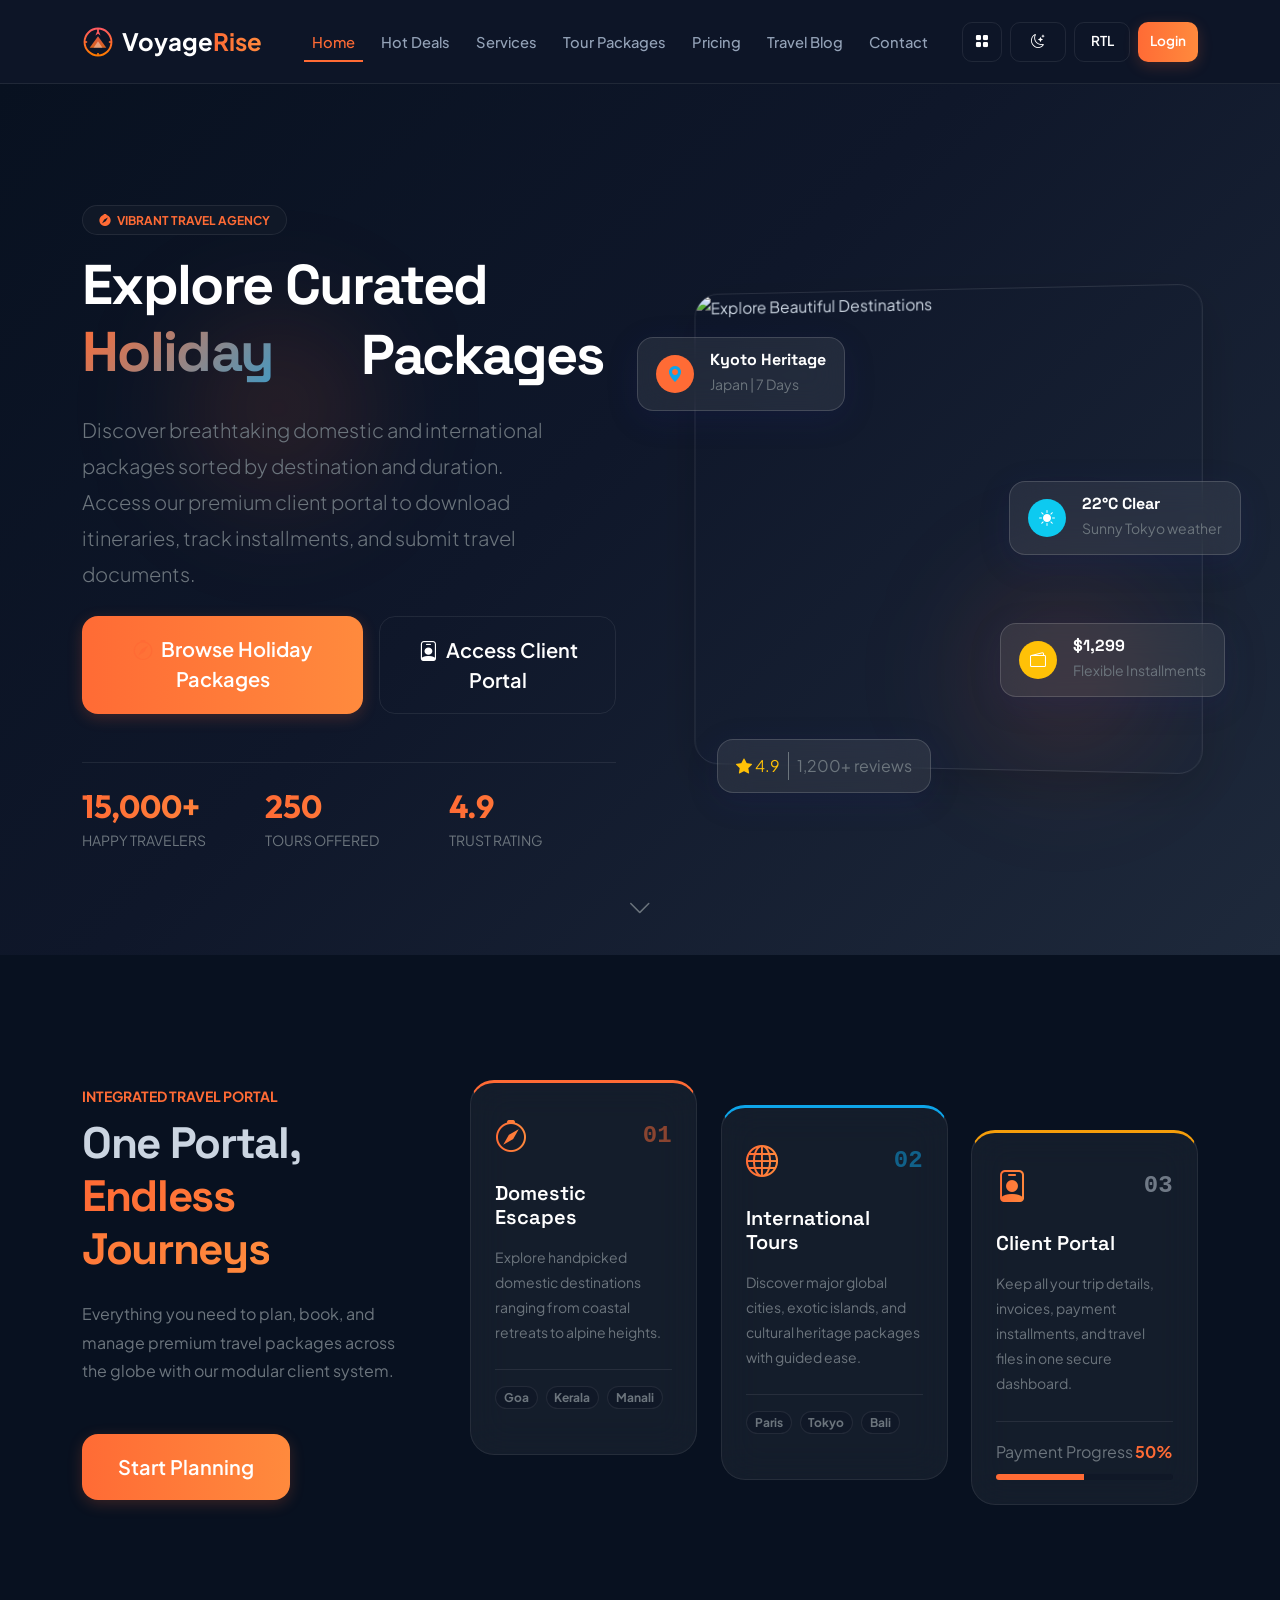
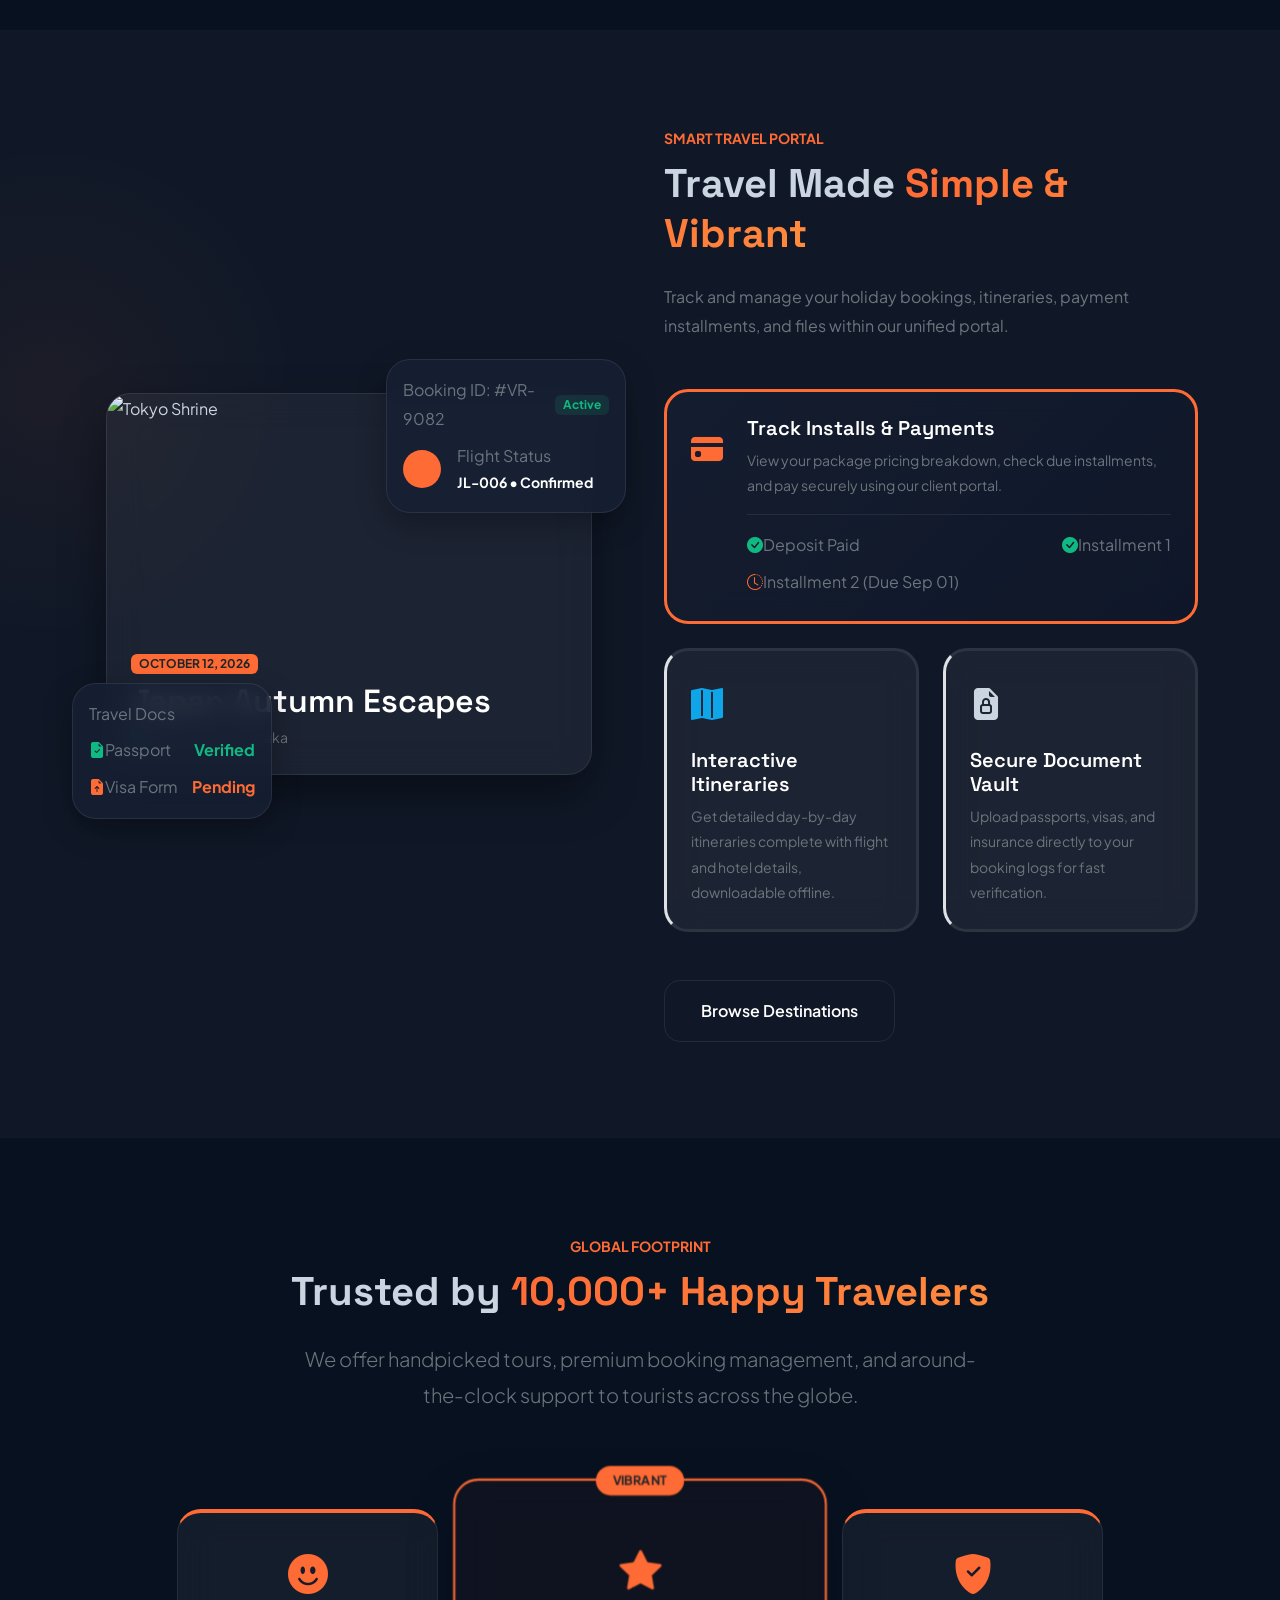
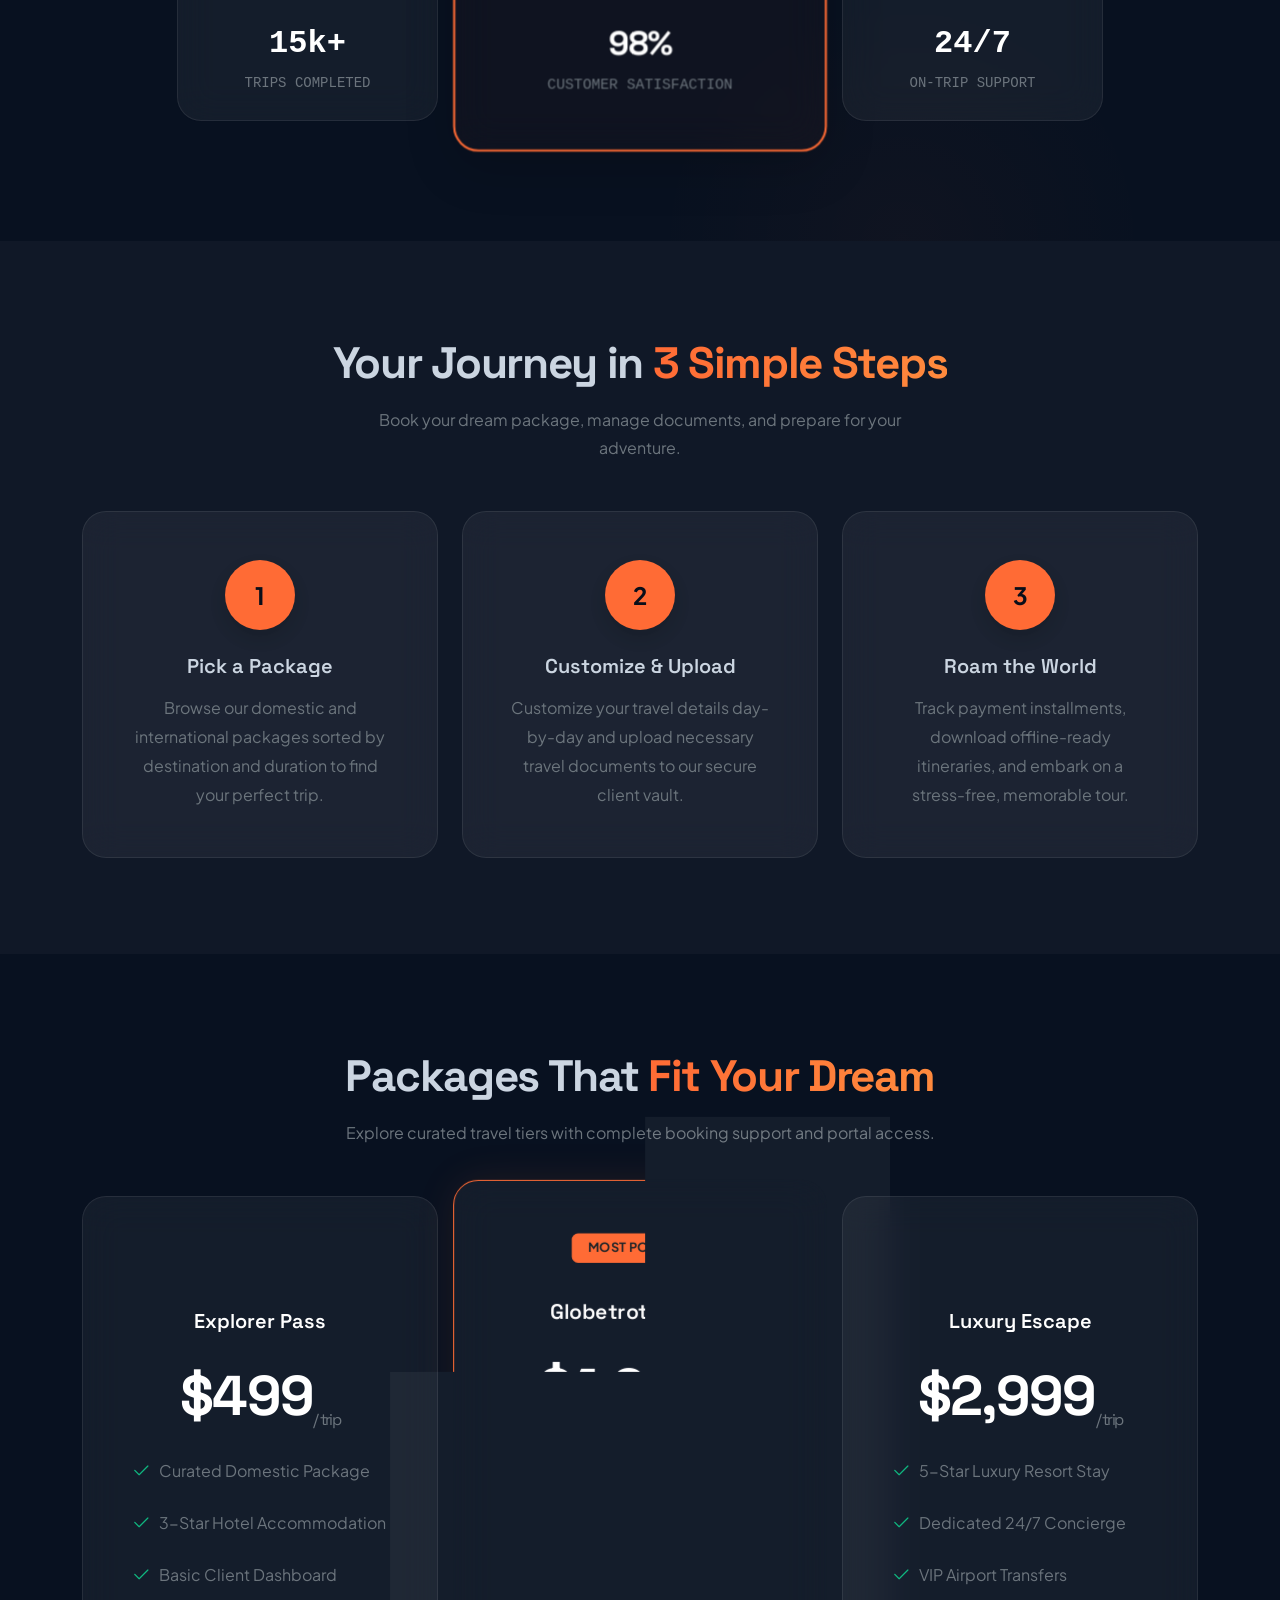
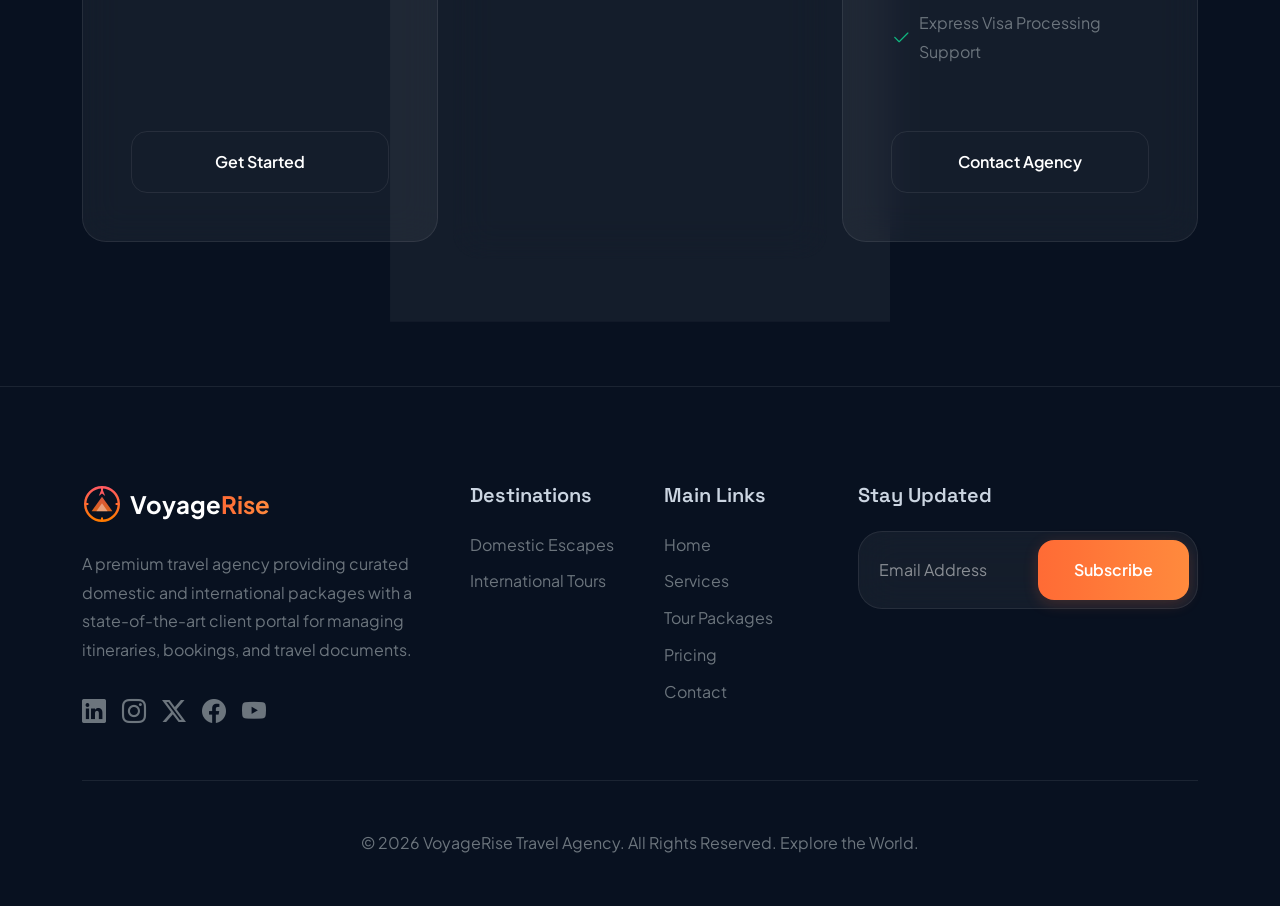
==== index.html @ e0e03a3e "Refactor: VoyageRise premium UI visual overhaul, light mode contrast corrections, and layout fixes" ====
<!DOCTYPE html>
<html lang="en">

<head>
    <meta charset="UTF-8">
    <meta name="viewport" content="width=device-width, initial-scale=1.0">
    <title>VoyageRise Travel Agency & Holiday Packages | Explore the World</title>
    <link rel="icon" type="image/png" href="assets/images/logo.svg">
    <meta name="description"
        content="Curated domestic and international holiday packages by destination and duration. Manage itineraries, bookings, payments, and document submissions in our client portal.">

    <!-- Bootstrap 5 CDN -->
    <link href="https://cdn.jsdelivr.net/npm/bootstrap@5.3.0/dist/css/bootstrap.min.css" rel="stylesheet">
    <link rel="stylesheet" href="https://cdn.jsdelivr.net/npm/bootstrap-icons@1.10.5/font/bootstrap-icons.css">

    <!-- Custom CSS -->
    <link rel="stylesheet" href="assets/css/style.css">
    <link rel="stylesheet" href="assets/css/dark-mode.css">
    <link rel="stylesheet" href="assets/css/rtl.css">
    
    <style>
        /* Home Page Hero Custom Styles */
        .home-hero {
            position: relative;
            padding: 120px 0 100px;
            background: radial-gradient(circle at 10% 20%, rgba(255, 107, 53, 0.05) 0%, transparent 40%),
                        radial-gradient(circle at 90% 80%, rgba(255, 138, 61, 0.05) 0%, transparent 40%);
            overflow: hidden;
        }
        .home-hero-glow {
            position: absolute;
            width: 300px;
            height: 300px;
            background: radial-gradient(circle, rgba(255, 107, 53, 0.12) 0%, transparent 70%);
            filter: blur(50px);
            pointer-events: none;
            z-index: 0;
        }
        .home-hero-title {
            font-size: 3.5rem;
            font-weight: 800;
            line-height: 1.2;
        }
        .animated-text-container {
            height: 1.25em;
            overflow: hidden;
            display: inline-block;
            vertical-align: bottom;
        }
        .animated-text-list {
            animation: textSlide 8s cubic-bezier(0.76, 0, 0.24, 1) infinite;
            margin: 0;
            padding: 0;
            list-style: none;
        }
        .animated-text-list li {
            font-weight: 800;
            background: linear-gradient(135deg, var(--primary-accent), var(--secondary-accent));
            -webkit-background-clip: text;
            -webkit-text-fill-color: transparent;
        }
        @keyframes textSlide {
            0%, 20% { transform: translateY(0); }
            25%, 45% { transform: translateY(-1.3em); }
            50%, 70% { transform: translateY(-2.6em); }
            75%, 95% { transform: translateY(-3.9em); }
            100% { transform: translateY(0); }
        }
        /* Clouds and Plane */
        .clouds-bg {
            position: absolute;
            top: 10%;
            left: 0;
            width: 100%;
            height: 80%;
            pointer-events: none;
            z-index: 0;
            opacity: 0.15;
        }
        .cloud-item {
            position: absolute;
            animation: cloudMove 40s linear infinite;
        }
        .cloud-1 { top: 10%; left: -10%; transform: scale(0.8); }
        .cloud-2 { top: 50%; left: -20%; animation-duration: 60s; transform: scale(1.2); }
        .cloud-3 { top: 80%; left: -15%; animation-duration: 50s; transform: scale(0.9); }
        @keyframes cloudMove {
            0% { left: -20%; }
            100% { left: 120%; }
        }
        .flying-plane {
            position: absolute;
            top: 25%;
            left: -50px;
            font-size: 1.5rem;
            color: var(--primary-accent);
            transform: rotate(15deg);
            animation: planeFly 25s linear infinite;
            pointer-events: none;
            z-index: 2;
            opacity: 0.8;
        }
        @keyframes planeFly {
            0% { left: -50px; top: 25%; }
            50% { top: 15%; }
            100% { left: calc(100% + 50px); top: 30%; }
        }
        /* Image & Parallax Cards */
        .hero-img-container {
            position: relative;
            z-index: 1;
        }
        .main-scenic-img {
            height: 480px;
            width: 100%;
            object-fit: cover;
            border-radius: 24px;
            box-shadow: 0 20px 40px rgba(0,0,0,0.15);
            border: 1px solid rgba(255,255,255,0.1);
            transform: perspective(1000px) rotateY(-5deg);
            transition: transform 0.5s ease;
        }
        .main-scenic-img:hover {
            transform: perspective(1000px) rotateY(0deg);
        }
        .parallax-card {
            position: absolute;
            z-index: 3;
            transition: transform 0.2s cubic-bezier(0.25, 0.46, 0.45, 0.94);
            pointer-events: auto;
        }
        /* Glassmorphism details */
        .glass-card-premium {
            background: rgba(255, 255, 255, 0.08);
            backdrop-filter: blur(16px);
            -webkit-backdrop-filter: blur(16px);
            border: 1px solid rgba(255, 255, 255, 0.15);
            border-radius: 16px;
            padding: 12px 18px;
            box-shadow: 0 8px 32px 0 rgba(31, 38, 135, 0.15);
            color: #fff;
        }
        body.light-theme .glass-card-premium {
            background: rgba(255, 255, 255, 0.6);
            border: 1px solid rgba(255, 255, 255, 0.4);
            box-shadow: 0 8px 32px 0 rgba(0, 0, 0, 0.08);
            color: #1a202c;
        }
        /* Positioning Parallax Cards */
        .dest-card { top: 10%; left: -5%; }
        .price-card { bottom: 15%; right: -5%; }
        .weather-card { top: 40%; right: -8%; }
        .rating-card { bottom: -5%; left: 10%; }

        /* Magnetic Button helper */
        .magnetic-btn {
            transition: transform 0.2s ease-out;
        }
        /* Scroll Indicator */
        .scroll-indicator {
            position: absolute;
            bottom: 25px;
            left: 50%;
            transform: translateX(-50%);
            z-index: 10;
            animation: bounceIndicator 2s infinite;
        }
        @keyframes bounceIndicator {
            0%, 20%, 50%, 80%, 100% { transform: translate(-50%, 0); }
            40% { transform: translate(-50%, -10px); }
            60% { transform: translate(-50%, -5px); }
        }

        /* Entrance Animations */
        .entrance-fade-up {
            opacity: 0;
            transform: translateY(30px);
            animation: fadeUpReveal 0.8s cubic-bezier(0.16, 1, 0.3, 1) forwards;
        }
        .entrance-fade-up:nth-child(1) { animation-delay: 0.1s; }
        .entrance-fade-up:nth-child(2) { animation-delay: 0.2s; }
        .entrance-fade-up:nth-child(3) { animation-delay: 0.3s; }
        .entrance-fade-up:nth-child(4) { animation-delay: 0.4s; }
        .entrance-fade-up:nth-child(5) { animation-delay: 0.5s; }

        @keyframes fadeUpReveal {
            to {
                opacity: 1;
                transform: translateY(0);
            }
        }
    </style>
</head>

<body>

    <!-- Navbar -->
    <nav class="navbar navbar-expand-xl navbar-custom sticky-top">
        <div class="container">
            <a class="navbar-brand d-flex align-items-center" href="index.html">
                <img src="assets/images/logo.svg" alt="VoyageRise Logo" class="me-2" style="height: 32px; width: 32px;">
                <span class="fw-bold text-white fs-4">Voyage<span class="text-gradient">Rise</span></span>
            </a>
            <button class="navbar-toggler border-0" type="button" data-bs-toggle="collapse" data-bs-target="#navbarNav">
                <i class="bi bi-list text-white fs-2"></i>
            </button>

            <div class="collapse navbar-collapse" id="navbarNav">
                <ul class="navbar-nav mx-auto">
                    <li class="nav-item"><a class="nav-link active" href="index.html">Home</a></li>
                    <li class="nav-item"><a class="nav-link" href="home2.html">Hot Deals</a></li>
                    <li class="nav-item"><a class="nav-link" href="services.html">Services</a></li>
                    <li class="nav-item"><a class="nav-link" href="portfolio.html">Tour Packages</a></li>
                    <li class="nav-item"><a class="nav-link" href="pricing.html">Pricing</a></li>
                    <li class="nav-item"><a class="nav-link" href="blog.html">Travel Blog</a></li>
                    <li class="nav-item"><a class="nav-link" href="contact.html">Contact</a></li>
                </ul>
                <div class="d-flex align-items-center gap-3">
                    <a href="dashboard.html" class="btn btn-outline-custom btn-sm d-flex align-items-center"
                        title="Client Portal Dashboard">
                        <i class="bi bi-grid-fill"></i>
                    </a>
                    <div class="d-flex gap-2">
                        <button class="btn btn-outline-custom btn-sm d-flex align-items-center justify-content-center nav-toggle-btn" id="theme-toggle" title="Toggle Theme">
                            <i class="bi bi-moon-stars"></i>
                        </button>
                        <button class="btn btn-outline-custom btn-sm d-flex align-items-center justify-content-center nav-toggle-btn" id="rtl-toggle" title="RTL">
                            RTL
                        </button>
                    </div>
                    <a href="login.html" class="btn btn-primary-custom btn-sm d-flex align-items-center" title="Login">
                        Login
                    </a>
                </div>
            </div>
        </div>
    </nav>

    <!-- Hero Section -->
    <header class="home-hero text-center text-lg-start position-relative">
        <div class="home-hero-glow" style="top: 20%; left: 10%;"></div>
        <div class="home-hero-glow" style="bottom: 15%; right: 5%;"></div>
        
        <!-- Cloud Background Elements -->
        <div class="clouds-bg">
            <div class="cloud-item cloud-1"><i class="bi bi-cloudy-fill fs-1 text-white opacity-25"></i></div>
            <div class="cloud-item cloud-2"><i class="bi bi-cloud-fill fs-2 text-white opacity-25"></i></div>
            <div class="cloud-item cloud-3"><i class="bi bi-cloudy fs-3 text-white opacity-25"></i></div>
        </div>
        
        <!-- Animated Airplane -->
        <div class="flying-plane"><i class="bi bi-airplane-fill fs-3"></i></div>
        
        <div class="container">
            <div class="row align-items-center g-5">
                <!-- Left Details -->
                <div class="col-lg-6 mb-5 mb-lg-0 text-start position-relative animate-container" style="z-index: 2;">
                    <div class="entrance-fade-up">
                        <span class="badge bg-secondary-bg border border-color text-primary-accent mb-3 px-3 py-2 rounded-pill fw-bold text-uppercase tracking-wider"><i class="bi bi-compass-fill me-1"></i> Vibrant Travel Agency</span>
                    </div>
                    
                    <div class="entrance-fade-up">
                        <h1 class="home-hero-title text-white mb-4">
                            Explore Curated <br>
                            <div class="animated-text-container">
                                <ul class="animated-text-list">
                                    <li>Holiday</li>
                                    <li>Adventure</li>
                                    <li>Luxury</li>
                                    <li>Gateway</li>
                                </ul>
                            </div> Packages
                        </h1>
                    </div>
                    
                    <div class="entrance-fade-up">
                        <p class="lead text-secondary mb-4 pe-lg-5">
                            Discover breathtaking domestic and international packages sorted by destination and duration. Access our premium client portal to download itineraries, track installments, and submit travel documents.
                        </p>
                    </div>
                    
                    <div class="d-flex flex-column flex-sm-row gap-3 mb-5 entrance-fade-up">
                        <a href="portfolio.html" class="btn btn-primary-custom btn-lg px-4 magnetic-btn"><i class="bi bi-compass me-2"></i>Browse Holiday Packages</a>
                        <a href="dashboard.html" class="btn btn-outline-custom btn-lg px-4 magnetic-btn"><i class="bi bi-person-badge me-2"></i>Access Client Portal</a>
                    </div>
                    
                    <!-- Stats section with Counter Animation -->
                    <div class="pt-4 border-top border-color entrance-fade-up">
                        <div class="row g-3 text-start">
                            <div class="col-4">
                                <h3 class="fw-extrabold text-gradient mb-0" data-target="15000">0</h3>
                                <small class="text-secondary text-xs text-uppercase tracking-wider">Happy Travelers</small>
                            </div>
                            <div class="col-4">
                                <h3 class="fw-extrabold text-gradient mb-0" data-target="250">0</h3>
                                <small class="text-secondary text-xs text-uppercase tracking-wider">Tours Offered</small>
                            </div>
                            <div class="col-4">
                                <h3 class="fw-extrabold text-gradient mb-0" data-target="49" data-decimals="1">0</h3>
                                <small class="text-secondary text-xs text-uppercase tracking-wider">Trust Rating</small>
                            </div>
                        </div>
                    </div>
                </div>
                
                <!-- Right Gallery with Parallax Hover Cards -->
                <div class="col-lg-6 position-relative hero-img-container">
                    <div class="position-relative ps-lg-4 d-flex justify-content-center align-items-center">
                        <img src="https://images.unsplash.com/photo-1507525428034-b723cf961d3e?auto=format&fit=crop&q=80&w=800"
                            alt="Explore Beautiful Destinations" class="main-scenic-img shadow-lg">
                        
                        <!-- Floating Glass Cards -->
                        <div class="parallax-card dest-card glass-card-premium d-flex align-items-center gap-3">
                            <div class="rounded-circle bg-primary-accent p-2 d-flex align-items-center justify-content-center" style="width: 38px; height: 38px;">
                                <i class="bi bi-geo-alt-fill text-white"></i>
                            </div>
                            <div>
                                <h6 class="mb-0 text-white fw-bold">Kyoto Heritage</h6>
                                <small class="text-secondary text-xs">Japan | 7 Days</small>
                            </div>
                        </div>
                        
                        <div class="parallax-card price-card glass-card-premium d-flex align-items-center gap-3">
                            <div class="rounded-circle bg-warning p-2 d-flex align-items-center justify-content-center" style="width: 38px; height: 38px;">
                                <i class="bi bi-wallet2 text-white"></i>
                            </div>
                            <div>
                                <h6 class="mb-0 text-white fw-bold">$1,299</h6>
                                <small class="text-secondary text-xs">Flexible Installments</small>
                            </div>
                        </div>
                        
                        <div class="parallax-card weather-card glass-card-premium d-flex align-items-center gap-3">
                            <div class="rounded-circle bg-info p-2 d-flex align-items-center justify-content-center" style="width: 38px; height: 38px;">
                                <i class="bi bi-sun-fill text-white"></i>
                            </div>
                            <div>
                                <h6 class="mb-0 text-white fw-bold">22°C Clear</h6>
                                <small class="text-secondary text-xs">Sunny Tokyo weather</small>
                            </div>
                        </div>
                        
                        <div class="parallax-card rating-card glass-card-premium d-flex align-items-center gap-2">
                            <span class="text-warning"><i class="bi bi-star-fill"></i> 4.9</span>
                            <span class="text-secondary text-xs border-start border-secondary ps-2">1,200+ reviews</span>
                        </div>
                    </div>
                </div>
            </div>
        </div>
        
        <!-- Scroll indicator -->
        <div class="scroll-indicator d-none d-lg-block">
            <a href="#core-services" class="text-secondary"><i class="bi bi-chevron-down fs-4"></i></a>
        </div>
    </header>

    <!-- Core Services Section -->
    <section class="py-5 my-5 scroll-reveal-section reveal-services-trigger">
        <div class="container py-4">
            <div class="row align-items-center g-5">
                <div class="col-lg-4 text-center text-lg-start">
                    <span class="text-primary-accent text-uppercase tracking-wider small fw-bold mb-2 d-block">Integrated Travel Portal</span>
                    <h2 class="display-5 mb-4">One Portal, <span class="text-gradient">Endless Journeys</span></h2>
                    <p class="text-secondary mb-5">Everything you need to plan, book, and manage premium travel packages across the globe with our modular client system.</p>
                    <a href="portfolio.html" class="btn btn-primary-custom btn-lg magnetic-btn">Start Planning</a>
                </div>
                <div class="col-lg-8">
                    <div class="row g-4 staggered-services">
                        <div class="col-md-4">
                            <div class="glass-card p-4 h-100 service-card-glow border-top-glow-primary">
                                <div class="d-flex justify-content-between align-items-center mb-3">
                                    <i class="bi bi-compass fs-2 text-gradient"></i>
                                    <div class="fs-4 fw-bold font-monospace text-primary-accent opacity-50">01</div>
                                </div>
                                <h4 class="h5 mb-3 text-white">Domestic Escapes</h4>
                                <p class="text-secondary text-sm mb-4">Explore handpicked domestic destinations ranging from coastal retreats to alpine heights.</p>
                                <div class="d-flex flex-wrap gap-2 mt-auto pt-3 border-top border-color">
                                    <span class="badge rounded-pill bg-secondary-bg text-secondary text-xs px-2.5 py-1.5 border border-color">Goa</span>
                                    <span class="badge rounded-pill bg-secondary-bg text-secondary text-xs px-2.5 py-1.5 border border-color">Kerala</span>
                                    <span class="badge rounded-pill bg-secondary-bg text-secondary text-xs px-2.5 py-1.5 border border-color">Manali</span>
                                </div>
                            </div>
                        </div>
                        <div class="col-md-4">
                            <div class="glass-card p-4 h-100 service-card-glow border-top-glow-secondary">
                                <div class="d-flex justify-content-between align-items-center mb-3">
                                    <i class="bi bi-globe fs-2 text-gradient"></i>
                                    <div class="fs-4 fw-bold font-monospace text-secondary-accent opacity-50">02</div>
                                </div>
                                <h4 class="h5 mb-3 text-white">International Tours</h4>
                                <p class="text-secondary text-sm mb-4">Discover major global cities, exotic islands, and cultural heritage packages with guided ease.</p>
                                <div class="d-flex flex-wrap gap-2 mt-auto pt-3 border-top border-color">
                                    <span class="badge rounded-pill bg-secondary-bg text-secondary text-xs px-2.5 py-1.5 border border-color">Paris</span>
                                    <span class="badge rounded-pill bg-secondary-bg text-secondary text-xs px-2.5 py-1.5 border border-color">Tokyo</span>
                                    <span class="badge rounded-pill bg-secondary-bg text-secondary text-xs px-2.5 py-1.5 border border-color">Bali</span>
                                </div>
                            </div>
                        </div>
                        <div class="col-md-4">
                            <div class="glass-card p-4 h-100 service-card-glow border-top-glow-luxury">
                                <div class="d-flex justify-content-between align-items-center mb-3">
                                    <i class="bi bi-person-badge fs-2 text-gradient"></i>
                                    <div class="fs-4 fw-bold font-monospace text-luxury opacity-50">03</div>
                                </div>
                                <h4 class="h5 mb-3 text-white">Client Portal</h4>
                                <p class="text-secondary text-sm mb-4">Keep all your trip details, invoices, payment installments, and travel files in one secure dashboard.</p>
                                <div class="mt-auto pt-3 border-top border-color">
                                    <div class="d-flex justify-content-between text-xs text-secondary mb-2">
                                        <span>Payment Progress</span>
                                        <span class="text-primary-accent fw-bold">50%</span>
                                    </div>
                                    <div class="progress bg-secondary-bg" style="height: 6px; border-radius: 10px; overflow: hidden;">
                                        <div class="progress-bar bg-primary-accent" style="width: 50%;"></div>
                                    </div>
                                </div>
                            </div>
                        </div>
                    </div>
                </div>
            </div>
        </div>
    </section>
    <!-- Portfolio/Showcase Section (Smart Travel Portal) -->
    <section class="py-5 bg-secondary-bg position-relative overflow-hidden scroll-reveal-section reveal-portfolio-trigger">
        <!-- Subtle background glow -->
        <div class="position-absolute" style="width: 500px; height: 500px; background: radial-gradient(circle, rgba(255, 107, 53, 0.05) 0%, transparent 70%); top: 10%; left: -200px; pointer-events: none;"></div>
        
        <div class="container py-5">
            <div class="row align-items-center g-5">
                <!-- Left: Interactive Glassmorphic Portal UI Mockup -->
                <div class="col-lg-6">
                    <div class="position-relative p-4 portal-mockup-wrapper">
                        <!-- Background glow decoration -->
                        <div class="position-absolute rounded-circle bg-secondary-accent opacity-10" style="width: 320px; height: 320px; bottom: 0; right: 0; filter: blur(40px); z-index: 0;"></div>
                        
                        <!-- Main Card: Japan Destination Card -->
                        <div class="glass-card overflow-hidden position-relative z-index-1 mockup-destination-card" style="box-shadow: 0 20px 45px rgba(0,0,0,0.4);">
                            <div class="mockup-img-wrap" style="height: 380px; position: relative;">
                                <img src="https://images.unsplash.com/photo-1542051841857-5f90071e7989?auto=format&fit=crop&q=80&w=800"
                                    class="w-100 h-100 object-fit-cover" alt="Tokyo Shrine">
                                <div class="position-absolute inset-0 bg-gradient-dark opacity-60"></div>
                                <div class="position-absolute bottom-0 start-0 p-4 w-100 text-start">
                                    <span class="badge bg-primary-accent text-dark mb-2">OCTOBER 12, 2026</span>
                                    <h3 class="h4 text-white mb-1">Japan Autumn Escapes</h3>
                                    <p class="text-secondary text-sm mb-0"><i class="bi bi-geo-alt-fill text-primary-accent me-1.5"></i>Tokyo, Kyoto & Osaka</p>
                                </div>
                            </div>
                        </div>
                        
                        <!-- Floating Glass Widget 1: Booking Status -->
                        <div class="glass-card p-3 position-absolute z-index-2 floating-widget-1" 
                            style="width: 240px; top: -10px; right: -10px; background: rgba(23, 32, 51, 0.85); backdrop-filter: blur(12px); box-shadow: 0 10px 30px rgba(0,0,0,0.3); border: 1px solid rgba(255,255,255,0.08);">
                            <div class="d-flex justify-content-between align-items-center mb-2">
                                <span class="text-xs text-secondary">Booking ID: #VR-9082</span>
                                <span class="badge bg-success-soft text-success text-xs px-2 py-0.5" style="background: rgba(16,185,129,0.12);">Active</span>
                            </div>
                            <div class="d-flex align-items-center gap-3">
                                <div class="widget-icon bg-primary-accent text-dark rounded-circle d-flex align-items-center justify-content-center" style="width: 38px; height: 38px;">
                                    <i class="bi bi-airplane-fill"></i>
                                </div>
                                <div class="text-start">
                                    <div class="text-xs text-secondary">Flight Status</div>
                                    <div class="text-sm fw-bold text-white">JL-006 • Confirmed</div>
                                </div>
                            </div>
                        </div>
                        
                        <!-- Floating Glass Widget 2: Document Vault Check -->
                        <div class="glass-card p-3 position-absolute z-index-3 floating-widget-2" 
                            style="width: 200px; bottom: -20px; left: -10px; background: rgba(23, 32, 51, 0.85); backdrop-filter: blur(12px); box-shadow: 0 10px 30px rgba(0,0,0,0.3); border: 1px solid rgba(255,255,255,0.08);">
                            <div class="text-start mb-2">
                                <span class="text-xs text-secondary">Travel Docs</span>
                            </div>
                            <div class="d-flex flex-column gap-2 text-start">
                                <div class="d-flex align-items-center justify-content-between text-xs">
                                    <span class="text-secondary"><i class="bi bi-file-earmark-check-fill text-success me-1.5"></i>Passport</span>
                                    <span class="text-success fw-bold">Verified</span>
                                </div>
                                <div class="d-flex align-items-center justify-content-between text-xs">
                                    <span class="text-secondary"><i class="bi bi-file-earmark-arrow-up-fill text-primary-accent me-1.5"></i>Visa Form</span>
                                    <span class="text-primary-accent fw-bold">Pending</span>
                                </div>
                            </div>
                        </div>
                    </div>
                </div>
 
                <!-- Right: Content and Asymmetrical Grid Blocks -->
                <div class="col-lg-6">
                    <div class="text-center text-lg-start">
                        <span class="text-primary-accent text-uppercase tracking-wider small fw-bold mb-2 d-block">Smart Travel Portal</span>
                        <h2 class="section-title mb-4">Travel Made <span class="text-gradient">Simple & Vibrant</span></h2>
                        <p class="text-secondary mb-5">Track and manage your holiday bookings, itineraries, payment installments, and files within our unified portal.</p>
                    </div>
                    
                    <div class="row g-4 mb-5 text-start">
                        <!-- Card 1: Wide Card (Payments) -->
                        <div class="col-12">
                            <div class="glass-card p-4 hover-effect border-start border-3 border-primary-accent bg-card-glow">
                                <div class="d-flex align-items-start gap-4">
                                    <div class="fs-2 text-primary-accent mt-1"><i class="bi bi-credit-card-fill"></i></div>
                                    <div class="flex-grow-1">
                                        <h4 class="h5 text-white mb-2">Track Installs & Payments</h4>
                                        <p class="text-secondary text-sm mb-0">View your package pricing breakdown, check due installments, and pay securely using our client portal.</p>
                                        <div class="d-flex flex-wrap justify-content-between align-items-center mt-3 pt-3 border-top border-color text-xs text-secondary gap-2">
                                            <div class="d-flex align-items-center gap-1.5"><i class="bi bi-check-circle-fill text-success"></i> Deposit Paid</div>
                                            <div class="d-flex align-items-center gap-1.5"><i class="bi bi-check-circle-fill text-success"></i> Installment 1</div>
                                            <div class="d-flex align-items-center gap-1.5"><i class="bi bi-clock-history text-primary-accent"></i> Installment 2 (Due Sep 01)</div>
                                        </div>
                                    </div>
                                </div>
                            </div>
                        </div>
                        
                        <!-- Card 2: Half Width (Itinerary) -->
                        <div class="col-md-6">
                            <div class="glass-card p-4 hover-effect border-start border-3 border-secondary-accent h-100">
                                <div class="d-flex flex-column gap-3">
                                    <div class="fs-2 text-secondary-accent"><i class="bi bi-map-fill"></i></div>
                                    <div>
                                        <h4 class="h5 text-white mb-2">Interactive Itineraries</h4>
                                        <p class="text-secondary text-sm mb-0">Get detailed day-by-day itineraries complete with flight and hotel details, downloadable offline.</p>
                                    </div>
                                </div>
                            </div>
                        </div>
                        
                        <!-- Card 3: Half Width (Vault) -->
                        <div class="col-md-6">
                            <div class="glass-card p-4 hover-effect border-start border-3 border-luxury h-100">
                                <div class="d-flex flex-column gap-3">
                                    <div class="fs-2 text-luxury"><i class="bi bi-file-earmark-lock-fill"></i></div>
                                    <div>
                                        <h4 class="h5 text-white mb-2">Secure Document Vault</h4>
                                        <p class="text-secondary text-sm mb-0">Upload passports, visas, and insurance directly to your booking logs for fast verification.</p>
                                    </div>
                                </div>
                            </div>
                        </div>
                    </div>
                    
                    <div class="d-flex justify-content-center justify-content-lg-start gap-3">
                        <a href="portfolio.html" class="btn btn-outline-custom">Browse Destinations</a>
                    </div>
                </div>
            </div>
        </div>
    </section>

    <!-- Trusted By / Stats Section -->
    <section class="py-5 position-relative overflow-hidden scroll-reveal-section reveal-stats-trigger">
        <!-- Glow accents -->
        <div class="position-absolute" style="width: 500px; height: 500px; background: radial-gradient(circle, rgba(255, 107, 53, 0.03) 0%, transparent 70%); bottom: -250px; right: 10%; pointer-events: none;"></div>

        <div class="container py-5 text-center">
            <div class="max-w-700 mx-auto mb-5">
                <span class="text-primary-accent text-uppercase tracking-wider small fw-bold mb-2 d-block">Global Footprint</span>
                <h2 class="section-title mb-4">Trusted by <span class="text-gradient">10,000+ Happy Travelers</span></h2>
                <p class="text-secondary lead">We offer handpicked tours, premium booking management, and around-the-clock support to tourists across the globe.</p>
            </div>
            
            <div class="row g-4 justify-content-center align-items-center mt-2">
                <!-- Stat Card 1 -->
                <div class="col-md-4 col-lg-3">
                    <div class="glass-card p-4 text-center hover-effect h-100" style="border-top: 4px solid var(--primary-accent);">
                        <div class="fs-1 text-primary-accent mb-3"><i class="bi bi-emoji-smile-fill"></i></div>
                        <h3 class="display-6 fw-bold text-white mb-2 font-monospace">15k+</h3>
                        <p class="text-secondary small mb-0 font-monospace text-uppercase tracking-wider">Trips Completed</p>
                    </div>
                </div>

                <!-- Stat Card 2 (Highlighted) -->
                <div class="col-md-4 col-lg-4">
                    <div class="glass-card p-5 text-center hover-effect h-100 position-relative shadow-lg" 
                        style="border: 2px solid var(--primary-accent); transform: scale(1.05); background: rgba(255, 107, 53, 0.03);">
                        <div class="position-absolute top-0 start-50 translate-middle badge bg-primary-accent text-dark rounded-pill px-3 py-2 text-xs">VIBRANT</div>
                        <div class="fs-1 text-primary-accent mb-3"><i class="bi bi-star-fill"></i></div>
                        <h3 class="display-5 fw-bold text-white mb-2 font-monospace">98%</h3>
                        <p class="text-secondary small mb-0 font-monospace text-uppercase tracking-wider">Customer Satisfaction</p>
                    </div>
                </div>

                <!-- Stat Card 3 -->
                <div class="col-md-4 col-lg-3">
                    <div class="glass-card p-4 text-center hover-effect h-100" style="border-top: 4px solid var(--primary-accent);">
                        <div class="fs-1 text-primary-accent mb-3"><i class="bi bi-shield-fill-check"></i></div>
                        <h3 class="display-6 fw-bold text-white mb-2 font-monospace">24/7</h3>
                        <p class="text-secondary small mb-0 font-monospace text-uppercase tracking-wider">On-Trip Support</p>
                    </div>
                </div>
            </div>
        </div>
    </section>

    <!-- How It Works Section -->
    <section class="py-5 bg-secondary-bg scroll-reveal-section reveal-steps-trigger">
        <div class="container py-5">
            <div class="text-center mb-5">
                <h2 class="display-5 mb-3">Your Journey in <span class="text-gradient">3 Simple Steps</span></h2>
                <p class="text-secondary max-w-600 mx-auto">Book your dream package, manage documents, and prepare for your adventure.</p>
            </div>
            <div class="row g-4">
                <div class="col-md-4">
                    <div class="glass-card p-5 h-100 text-center">
                        <div class="mb-4 mx-auto d-flex align-items-center justify-content-center fw-bold rounded-circle shadow"
                            style="width: 70px; height: 70px; font-size: 1.5rem; background-color: var(--primary-accent); color: #090E1A;">1</div>
                        <h4 class="h5 mb-3">Pick a Package</h4>
                        <p class="text-secondary mb-0">Browse our domestic and international packages sorted by destination and duration to find your perfect trip.</p>
                    </div>
                </div>
                <div class="col-md-4">
                    <div class="glass-card p-5 h-100 text-center">
                        <div class="mb-4 mx-auto d-flex align-items-center justify-content-center fw-bold rounded-circle shadow"
                            style="width: 70px; height: 70px; font-size: 1.5rem; background-color: var(--primary-accent); color: #090E1A;">2</div>
                        <h4 class="h5 mb-3">Customize & Upload</h4>
                        <p class="text-secondary mb-0">Customize your travel details day-by-day and upload necessary travel documents to our secure client vault.</p>
                    </div>
                </div>
                <div class="col-md-4">
                    <div class="glass-card p-5 h-100 text-center">
                        <div class="mb-4 mx-auto d-flex align-items-center justify-content-center fw-bold rounded-circle shadow"
                            style="width: 70px; height: 70px; font-size: 1.5rem; background-color: var(--primary-accent); color: #090E1A;">3</div>
                        <h4 class="h5 mb-3">Roam the World</h4>
                        <p class="text-secondary mb-0">Track payment installments, download offline-ready itineraries, and embark on a stress-free, memorable tour.</p>
                    </div>
                </div>
            </div>
        </div>
    </section>

    <!-- Pricing Preview Section -->
    <section class="py-5 scroll-reveal-section reveal-pricing-trigger">
        <div class="container py-5">
            <div class="text-center mb-5">
                <h2 class="display-5 mb-3">Packages That <span class="text-gradient">Fit Your Dream</span></h2>
                <p class="text-secondary max-w-600 mx-auto">Explore curated travel tiers with complete booking support and portal access.</p>
            </div>
            <div class="row g-4 justify-content-center">
                <div class="col-lg-4 col-md-6">
                    <div class="glass-card p-5 h-100 d-flex flex-column">
                        <div style="height: 40px;" class="mb-4"></div> <!-- Badge Spacer -->
                        <h4 class="h5 text-white mb-4 text-center">Explorer Pass</h4>
                        <div class="display-4 fw-bold mb-4 text-white text-center" style="min-height: 72px; display: flex; align-items: flex-end; justify-content: center;">$499 <span
                                class="fs-6 text-secondary fw-normal">/ trip</span></div>
                        <ul class="list-unstyled mb-5 text-secondary">
                            <li class="mb-3 d-flex align-items-center gap-2"><i
                                    class="bi bi-check2 text-primary-accent fs-5"></i> Curated Domestic Package</li>
                            <li class="mb-3 d-flex align-items-center gap-2"><i
                                    class="bi bi-check2 text-primary-accent fs-5"></i> 3-Star Hotel Accommodation</li>
                            <li class="mb-3 d-flex align-items-center gap-2"><i
                                    class="bi bi-check2 text-primary-accent fs-5"></i> Basic Client Dashboard</li>
                        </ul>
                        <div class="mt-auto">
                            <a href="register.html" class="btn btn-outline-custom w-100">Get Started</a>
                        </div>
                    </div>
                </div>
                <div class="col-lg-4 col-md-6">
                    <div class="glass-card p-5 h-100 border-primary-accent d-flex flex-column"
                        style="box-shadow: 0 0 40px rgba(255, 107, 53, 0.1);">
                        <div class="text-center mb-4" style="height: 40px;">
                            <div class="badge bg-primary-accent text-dark px-3 py-2">MOST POPULAR</div>
                        </div>
                        <h4 class="h5 text-white mb-4 text-center">Globetrotter Pass</h4>
                        <div class="display-4 fw-bold mb-4 text-white text-center" style="min-height: 72px; display: flex; align-items: flex-end; justify-content: center;">$1,299 <span
                                class="fs-6 text-secondary fw-normal">/ trip</span></div>
                        <ul class="list-unstyled mb-5 text-secondary">
                            <li class="mb-3 d-flex align-items-center gap-2"><i
                                    class="bi bi-check2 text-primary-accent fs-5"></i> Domestic & International Tours</li>
                            <li class="mb-3 d-flex align-items-center gap-2"><i
                                    class="bi bi-check2 text-primary-accent fs-5"></i> 4-Star Hotel Accommodation</li>
                            <li class="mb-3 d-flex align-items-center gap-2"><i
                                    class="bi bi-check2 text-primary-accent fs-5"></i> Full Itinerary Customization</li>
                            <li class="mb-3 d-flex align-items-center gap-2"><i
                                    class="bi bi-check2 text-primary-accent fs-5"></i> Priority Document Verification</li>
                        </ul>
                        <div class="mt-auto">
                            <a href="register.html" class="btn btn-primary-custom w-100">Book Now</a>
                        </div>
                    </div>
                </div>
                <div class="col-lg-4 col-md-6">
                    <div class="glass-card p-5 h-100 d-flex flex-column">
                        <div style="height: 40px;" class="mb-4"></div> <!-- Badge Spacer -->
                        <h4 class="h5 text-white mb-4 text-center">Luxury Escape</h4>
                        <div class="display-4 fw-bold mb-4 text-white text-center" style="min-height: 72px; display: flex; align-items: flex-end; justify-content: center;">$2,999 <span
                                class="fs-6 text-secondary fw-normal">/ trip</span></div>
                        <ul class="list-unstyled mb-5 text-secondary">
                            <li class="mb-3 d-flex align-items-center gap-2"><i
                                    class="bi bi-check2 text-primary-accent fs-5"></i> 5-Star Luxury Resort Stay</li>
                            <li class="mb-3 d-flex align-items-center gap-2"><i
                                    class="bi bi-check2 text-primary-accent fs-5"></i> Dedicated 24/7 Concierge</li>
                            <li class="mb-3 d-flex align-items-center gap-2"><i
                                    class="bi bi-check2 text-primary-accent fs-5"></i> VIP Airport Transfers</li>
                            <li class="mb-3 d-flex align-items-center gap-2"><i
                                    class="bi bi-check2 text-primary-accent fs-5"></i> Express Visa Processing Support</li>
                        </ul>
                        <div class="mt-auto">
                            <a href="contact.html" class="btn btn-outline-custom w-100">Contact Agency</a>
                        </div>
                    </div>
                </div>
            </div>
        </div>
    </section>

    <!-- Footer -->
    <footer class="py-5 mt-5 border-top border-color">
        <div class="container py-5">
            <div class="row g-5">
                <div class="col-lg-4">
                    <a class="navbar-brand d-flex align-items-center mb-4" href="#">
                        <img src="assets/images/logo.svg" alt="VoyageRise Logo" height="30" class="me-2">
                        <span class="fw-bold text-white fs-4">Voyage<span class="text-gradient">Rise</span></span>
                    </a>
                    <p class="text-secondary">A premium travel agency providing curated domestic and international packages with a state-of-the-art client portal for managing itineraries, bookings, and travel documents.</p>
                    <div class="d-flex gap-3 fs-4 mt-4 social-links">
                        <a href="#" class="text-secondary"><i class="bi bi-linkedin"></i></a>
                        <a href="#" class="text-secondary"><i class="bi bi-instagram"></i></a>
                        <a href="#" class="text-secondary"><i class="bi bi-twitter-x"></i></a>
                        <a href="#" class="text-secondary"><i class="bi bi-facebook"></i></a>
                        <a href="#" class="text-secondary"><i class="bi bi-youtube"></i></a>
                    </div>
                </div>
                <div class="col-6 col-lg-2">
                    <h5 class="mb-4">Destinations</h5>
                    <ul class="list-unstyled text-secondary">
                        <li class="mb-2"><a href="portfolio.html" class="text-decoration-none text-secondary">Domestic Escapes</a></li>
                        <li class="mb-2"><a href="portfolio.html" class="text-decoration-none text-secondary">International Tours</a></li>
                    </ul>
                </div>
                <div class="col-6 col-lg-2">
                    <h5 class="mb-4">Main Links</h5>
                    <ul class="list-unstyled text-secondary">
                        <li class="mb-2"><a href="index.html" class="text-decoration-none text-secondary">Home</a></li>
                        <li class="mb-2"><a href="services.html" class="text-decoration-none text-secondary">Services</a></li>
                        <li class="mb-2"><a href="portfolio.html" class="text-decoration-none text-secondary">Tour Packages</a></li>
                        <li class="mb-2"><a href="pricing.html" class="text-decoration-none text-secondary">Pricing</a></li>
                        <li class="mb-2"><a href="contact.html" class="text-decoration-none text-secondary">Contact</a></li>
                    </ul>
                </div>
                <div class="col-lg-4">
                    <h5 class="mb-4">Stay Updated</h5>
                    <div class="glass-card p-2 d-flex">
                        <input type="email" class="form-control bg-transparent border-0 text-white shadow-none"
                            placeholder="Email Address">
                        <button class="btn btn-primary-custom ms-2">Subscribe</button>
                    </div>
                </div>
            </div>
            <div class="text-center mt-5 pt-5 text-secondary border-top border-color">
                <p>&copy; 2026 VoyageRise Travel Agency. All Rights Reserved. Explore the World.</p>
            </div>
        </div>
    </footer>

    <!-- Scripts -->
    <script src="https://cdn.jsdelivr.net/npm/bootstrap@5.3.0/dist/js/bootstrap.bundle.min.js"></script>
    <script src="https://cdn.jsdelivr.net/npm/chart.js"></script>
    <script src="assets/js/main.js"></script>
    
    <!-- Custom Hero & Scroll Reveal Scripts -->
    <script>
        document.addEventListener('DOMContentLoaded', () => {
            // Counter Animation
            const triggerCounters = (parent) => {
                const counters = parent.querySelectorAll('[data-target]');
                counters.forEach(counter => {
                    if (counter.classList.contains('animated-started')) return;
                    counter.classList.add('animated-started');
                    
                    const target = +counter.getAttribute('data-target');
                    const decimals = +counter.getAttribute('data-decimals') || 0;
                    let current = 0;
                    const duration = 2000; // 2 seconds
                    const stepTime = 20;
                    const steps = duration / stepTime;
                    const increment = target / steps;
                    
                    const updateCounter = () => {
                        current += increment;
                        if (current >= target) {
                            counter.textContent = decimals ? (target/10).toFixed(decimals) : target.toLocaleString() + (target === 15000 ? '+' : '');
                        } else {
                            counter.textContent = decimals ? (current/10).toFixed(decimals) : Math.floor(current).toLocaleString();
                            setTimeout(updateCounter, stepTime);
                        }
                    };
                    updateCounter();
                });
            };

            // Trigger hero stats immediately
            const heroStatsSection = document.querySelector('.home-hero');
            if (heroStatsSection) {
                triggerCounters(heroStatsSection);
            }

            // Scroll Reveal Intersection Observer
            const revealSections = document.querySelectorAll('.scroll-reveal-section');
            const observerOptions = {
                root: null,
                threshold: 0.1,
                rootMargin: '0px 0px -50px 0px'
            };
            
            const revealObserver = new IntersectionObserver((entries, observer) => {
                entries.forEach(entry => {
                    if (entry.isIntersecting) {
                        entry.target.classList.add('revealed');
                        
                        // Trigger stats counter animation if this section contains any counters
                        if (entry.target.querySelector('[data-target]')) {
                            triggerCounters(entry.target);
                        }
                        
                        observer.unobserve(entry.target);
                    }
                });
            }, observerOptions);
            
            revealSections.forEach(section => {
                revealObserver.observe(section);
            });

            // Parallax mouse hover effect
            const container = document.querySelector('.hero-img-container');
            const cards = document.querySelectorAll('.parallax-card');
            if (container) {
                container.addEventListener('mousemove', (e) => {
                    const rect = container.getBoundingClientRect();
                    const x = e.clientX - rect.left - rect.width/2;
                    const y = e.clientY - rect.top - rect.height/2;
                    
                    cards.forEach((card, idx) => {
                        const factor = (idx + 1) * 0.05;
                        card.style.transform = `translate3d(${x * factor}px, ${y * factor}px, 0)`;
                    });
                });
                container.addEventListener('mouseleave', () => {
                    cards.forEach(card => {
                        card.style.transform = 'translate3d(0, 0, 0)';
                    });
                });
            }

            // Magnetic Buttons
            const magneticBtns = document.querySelectorAll('.magnetic-btn');
            magneticBtns.forEach(btn => {
                btn.addEventListener('mousemove', (e) => {
                    const rect = btn.getBoundingClientRect();
                    const x = e.clientX - rect.left - rect.width/2;
                    const y = e.clientY - rect.top - rect.height/2;
                    btn.style.transform = `translate3d(${x * 0.3}px, ${y * 0.3}px, 0)`;
                });
                btn.addEventListener('mouseleave', () => {
                    btn.style.transform = 'translate3d(0, 0, 0)';
                });
            });
        });
    </script>
</body>

</html>
---- assets/css/style.css ----
@import url('https://fonts.googleapis.com/css2?family=Plus+Jakarta+Sans:wght@400;500;600;700&family=Outfit:wght@400;500;600;700;800&family=Space+Grotesk:wght@400;500;600;700;800&display=swap');

:root {
    --primary-bg: #081120;
    --secondary-bg: #101827;
    --card-bg: #172033;
    --primary-accent: #FF6B35;
    --primary-accent-hover: #FF824D;
    --secondary-accent: #0EA5E9;
    --luxury-accent: #F59E0B;
    --success: #10B981;
    --text-primary: #FFFFFF;
    --text-body: #CBD5E1;
    --text-secondary: #94A3B8;
    --border-color: rgba(255, 255, 255, 0.08);
    --glass-bg: rgba(255, 255, 255, 0.05);
    --gradient-primary: linear-gradient(to right, #FF6B35, #FF8A3D);
    --glow-color: rgba(255, 107, 53, 0.25);
    --transition: all 0.35s cubic-bezier(0.16, 1, 0.3, 1);
}

* {
    margin: 0;
    padding: 0;
    box-sizing: border-box;
}

body {
    font-size: 16px !important;
    font-family: 'Plus Jakarta Sans', sans-serif !important;
    font-weight: 400 !important;
    background-color: var(--primary-bg);
    color: var(--text-body);
    overflow-x: hidden;
    line-height: 1.8 !important;
}

/* Glassmorphism */
.glass-card {
    background: var(--glass-bg);
    backdrop-filter: blur(18px);
    -webkit-backdrop-filter: blur(18px);
    border: 1px solid var(--border-color);
    border-radius: 24px;
    transition: var(--transition);
}

.glass-card:hover {
    border-color: rgba(255, 107, 53, 0.3) !important;
    box-shadow: 0 20px 40px rgba(0, 0, 0, 0.25) !important;
    transform: translateY(-8px);
}

/* Typography Rules */
h1, .h1, .display-1, .display-2, .display-3, .display-4, .display-5 {
    font-family: 'Space Grotesk', sans-serif !important;
    font-weight: 800 !important;
    letter-spacing: -0.03em !important;
}

h1, .h1 {
    font-size: clamp(2.5rem, 5vw, 3.5rem) !important;
}

h2, .h2 {
    font-family: 'Space Grotesk', sans-serif !important;
    font-weight: 700 !important;
    font-size: clamp(2rem, 4vw, 2.75rem) !important;
}

h3, .h3 {
    font-family: 'Space Grotesk', sans-serif !important;
    font-weight: 600 !important;
    font-size: clamp(1.5rem, 3vw, 2rem) !important;
}

h4, h5, h6, .h4, .h5, .h6 {
    font-family: 'Space Grotesk', sans-serif !important;
    font-weight: 600 !important;
}

.text-gradient {
    background: var(--gradient-primary);
    -webkit-background-clip: text;
    background-clip: text;
    -webkit-text-fill-color: transparent;
}

/* Buttons */
.btn-primary-custom {
    background: var(--gradient-primary);
    border: none;
    color: white !important;
    padding: 18px 36px;
    border-radius: 16px;
    font-family: 'Plus Jakarta Sans', sans-serif !important;
    font-weight: 600 !important;
    transition: var(--transition);
    box-shadow: 0 4px 15px rgba(255, 107, 53, 0.2);
}

.btn-primary-custom:hover {
    transform: translateY(-4px) scale(1.03);
    box-shadow: 0 12px 35px rgba(255, 107, 53, 0.35) !important;
    color: white !important;
}

.btn-outline-custom {
    background: transparent;
    border: 1px solid var(--border-color);
    color: var(--text-primary);
    padding: 18px 36px;
    border-radius: 16px;
    font-family: 'Plus Jakarta Sans', sans-serif !important;
    font-weight: 600 !important;
    transition: var(--transition);
}

.btn-outline-custom:hover {
    background: var(--card-bg);
    border-color: var(--primary-accent);
    color: var(--primary-accent) !important;
    transform: translateY(-4px) scale(1.03);
    box-shadow: 0 12px 35px rgba(255, 255, 255, 0.05) !important;
}

.btn-primary-custom.btn-sm,
.btn-outline-custom.btn-sm {
    padding: 8px 18px !important;
    font-size: 0.85rem !important;
    border-radius: 10px !important;
}

/* Header Buttons & Icons: Equal Height Alignment */
.navbar-custom .btn {
    height: 40px !important;
    min-height: 40px !important;
    display: inline-flex !important;
    align-items: center !important;
    justify-content: center !important;
    padding: 8px 16px !important;
    font-weight: 600;
}

.nav-toggle-btn {
    width: 56px !important;
    min-width: 56px !important;
    height: 40px !important;
    min-height: 40px !important;
    padding: 8px 10px !important;
    display: inline-flex !important;
    align-items: center !important;
    justify-content: center !important;
    gap: 0;
}

/* Navbar */
.navbar-custom {
    background: rgba(15, 23, 42, 0.8);
    backdrop-filter: blur(15px);
    border-bottom: 1px solid var(--border-color);
    padding: 15px 0;
    transition: var(--transition);
}

.navbar-brand img {
    height: 40px;
}

.nav-link {
    color: var(--text-secondary) !important;
    font-weight: 500;
    margin: 0 10px;
    transition: var(--transition);
    position: relative;
    padding-bottom: 6px !important;
}

.nav-link::after {
    content: '';
    position: absolute;
    bottom: 0;
    left: 0;
    width: 100%;
    height: 2px;
    background-color: var(--primary-accent);
    transform: scaleX(0);
    transition: transform 0.3s ease;
    transform-origin: right;
}

.nav-link:hover::after,
.nav-link.active::after {
    transform: scaleX(1);
    transform-origin: left;
}

.nav-link:hover,
.nav-link.active {
    color: var(--primary-accent) !important;
}

@media (min-width: 1200px) {
    .navbar-custom .navbar-collapse {
        align-items: center;
    }

    .navbar-custom .navbar-nav .nav-item {
        flex-shrink: 0;
    }

    .navbar-custom .navbar-nav .nav-link {
        white-space: nowrap;
    }
}

/* Intermediate Desktop Spacing Fix to Prevent Navbar Overflow/Cutoff */
@media (min-width: 1200px) and (max-width: 1399.98px) {
    .nav-link {
        margin: 0 5px !important;
        font-size: 0.92rem !important;
    }
    .navbar-custom .gap-3 {
        gap: 0.5rem !important;
    }
    .navbar-custom .btn-sm {
        padding: 6px 12px !important;
    }
}


@media (max-width: 1199.98px) {
    .navbar-custom {
        z-index: 1050 !important;
    }
    
    .navbar-custom .navbar-brand,
    .navbar-custom .navbar-toggler {
        position: relative;
        z-index: 1060 !important;
    }

    .navbar-custom .navbar-collapse {
        position: fixed !important;
        top: 0;
        left: 0;
        width: 100vw !important;
        height: 100vh !important;
        background: var(--primary-bg) !important;
        z-index: 1050 !important;
        padding: 100px 24px 40px !important;
        margin: 0 !important;
        border: none !important;
        border-radius: 0 !important;
        display: flex !important;
        flex-direction: column !important;
        align-items: center !important;
        justify-content: center !important;
        overflow-y: auto !important;
        opacity: 0;
        visibility: hidden;
        transition: opacity 0.3s ease, visibility 0.3s ease !important;
    }

    .navbar-custom .navbar-collapse.collapsing {
        height: 100vh !important;
        display: flex !important;
        opacity: 0;
        visibility: visible !important;
        transition: opacity 0.3s ease !important;
    }

    .navbar-custom .navbar-collapse.show {
        opacity: 1 !important;
        visibility: visible !important;
    }
    
    .navbar-custom .navbar-collapse:not(.show):not(.collapsing) {
        display: none !important;
    }

    .navbar-custom .navbar-nav {
        text-align: center;
        margin-bottom: 30px !important;
        width: 100%;
        display: flex;
        flex-direction: column;
        align-items: center;
        gap: 15px !important;
    }

    .navbar-custom .navbar-nav .nav-link {
        font-size: 1.5rem !important;
        padding: 8px 0 !important;
        margin: 0 !important;
    }

    .navbar-custom .navbar-collapse > .d-flex.align-items-center.gap-3 {
        justify-content: center !important;
        width: 100% !important;
        flex-direction: row !important;
        flex-wrap: wrap !important;
        gap: 15px !important;
    }
}

.back-to-top {
    position: fixed;
    right: 24px;
    bottom: 24px;
    width: 46px;
    height: 46px;
    border: 1px solid var(--border-color);
    border-radius: 12px;
    background: rgba(30, 41, 59, 0.9);
    color: #f8fafc;
    display: inline-flex;
    align-items: center;
    justify-content: center;
    cursor: pointer;
    z-index: 999;
    opacity: 0;
    visibility: hidden;
    transform: translateY(8px);
    transition: var(--transition);
}

.back-to-top i {
    color: inherit;
    font-size: 20px;
    line-height: 1;
}

.back-to-top:hover {
    border-color: var(--primary-accent);
    color: var(--primary-accent);
    background: rgba(30, 41, 59, 1);
}

.back-to-top.show {
    opacity: 1;
    visibility: visible;
    transform: translateY(0);
}

/* Hero Section */
.hero-section, .home-hero, .blog-hero, .contact-hero, .portfolio-hero, .pricing-hero {
    padding: 140px 0 100px;
    position: relative;
    overflow: hidden;
    background: linear-gradient(135deg, #081120 0%, #0F172A 45%, #1E293B 100%) !important;
}

[dir="rtl"] .hero-section {
    text-align: right !important;
}

@media (min-width: 992px) {
    [dir="rtl"] .hero-section .text-lg-start {
        text-align: right !important;
    }
    [dir="rtl"] .hero-section .justify-content-lg-start {
        justify-content: flex-start !important;
    }
    [dir="rtl"] .hero-section .pe-lg-5 {
        padding-right: 0 !important;
        padding-left: 3rem !important;
    }
}

[dir="rtl"] #featured-guide {
    direction: rtl;
    text-align: right;
}

.hero-section-alt {
    position: relative;
    overflow: hidden;
}

.hero-glow, .home-hero-glow, .blog-hero-glow, .contact-hero-glow, .portfolio-hero-glow, .pricing-hero-glow {
    position: absolute;
    width: 600px;
    height: 600px;
    background: radial-gradient(circle, rgba(255, 107, 53, 0.18) 0%, rgba(255, 107, 53, 0.03) 50%, transparent 70%) !important;
    filter: blur(80px);
    z-index: -1;
    pointer-events: none;
}

.hero-mockup-wrapper {
    position: relative;
    z-index: 1;
}

.hero-mockup-wrapper img {
    width: 100%;
    border-radius: 30px;
    border: 1px solid var(--border-color);
    box-shadow: 0 30px 60px rgba(0, 0, 0, 0.5);
}

.premium-brand-img {
    width: 100%;
    aspect-ratio: 16 / 9;
    object-fit: cover;
    display: block;
}

/* Animations */
@keyframes float {
    0%, 100% {
        transform: translateY(0px);
    }
    50% {
        transform: translateY(-10px);
    }
}

.float-animation {
    animation: float 6s ease-in-out infinite;
}

/* Dashboard UI */
.dashboard-card {
    background: var(--card-bg);
    border: 1px solid var(--border-color);
    border-radius: 16px;
    padding: 24px;
    height: 100%;
    transition: var(--transition);
}

.stat-icon {
    width: 48px;
    height: 48px;
    display: flex;
    align-items: center;
    justify-content: center;
    border-radius: 12px;
    font-size: 1.5rem;
    margin-bottom: 20px;
}

.sidebar-nav {
    list-style: none;
    padding: 0;
    display: flex;
    flex-direction: column;
    flex-grow: 1;
}

.sidebar-nav hr {
    margin-top: auto !important;
}


.sidebar-link {
    display: flex;
    align-items: center;
    padding: 12px 20px;
    color: var(--text-secondary);
    text-decoration: none;
    border-radius: 10px;
    margin-bottom: 8px;
    transition: var(--transition);
}

.sidebar-link i {
    width: 24px;
    margin-right: 12px;
    font-size: 1.2rem;
}

.sidebar-link:hover,
.sidebar-link.active {
    background: rgba(255, 107, 53, 0.1);
    color: var(--primary-accent);
}

.table-glass {
    border-collapse: separate;
    border-spacing: 0 10px;
}

.table-glass tr td,
.table-glass tr th {
    background: var(--card-bg);
    border: none;
    padding: 15px 20px;
    vertical-align: middle;
}

.table-glass tr td:first-child {
    border-radius: 12px 0 0 12px;
}

.table-glass tr td:last-child {
    border-radius: 0 12px 12px 0;
}

.status-badge {
    padding: 5px 12px;
    border-radius: 20px;
    font-size: 0.8rem;
    font-weight: 600;
}

.status-active {
    background: rgba(16, 185, 129, 0.1);
    color: var(--success);
}

.status-paused {
    background: rgba(245, 158, 11, 0.1);
    color: var(--warning);
}

/* Sidebar & Main Content Layout */
.sidebar {
    width: 280px;
    background: var(--secondary-bg);
    border-right: 1px solid var(--border-color);
    height: 100vh;
    position: fixed;
    top: 0;
    left: 0;
    padding: 30px 24px;
    z-index: 1050;
    transition: var(--transition);
    display: flex;
    flex-direction: column;
    overflow-y: auto;
}


.main-content {
    margin-left: 280px;
    padding: 40px;
    min-height: 100vh;
}

/* Responsive */
@media (max-width: 991px) {
    .sidebar {
        transform: translateX(-100%);
    }

    .sidebar.active {
        transform: translateX(0);
    }

    .main-content {
        margin-left: 0;
    }
}

/* RTL Layout Overrides */
[dir="rtl"] .sidebar {
    left: auto !important;
    right: 0 !important;
    border-right: none !important;
    border-left: 1px solid var(--border-color) !important;
}

[dir="rtl"] .main-content {
    margin-left: 0 !important;
    margin-right: 280px !important;
}

[dir="rtl"] .sidebar-link i {
    margin-right: 0 !important;
    margin-left: 12px !important;
}

[dir="rtl"] #delivery-section .bg-primary-accent,
[dir="rtl"] #delivery-section .bg-secondary {
    display: inline-flex;
    align-items: center;
    justify-content: center;
    flex-shrink: 0;
}

[dir="rtl"] #delivery-section .bg-primary-accent i,
[dir="rtl"] #delivery-section .bg-secondary i {
    line-height: 1;
    display: block;
}

[dir="rtl"] #orders-section .bi-credit-card-2-front {
    margin-right: 0 !important;
    margin-left: 1rem !important;
}

@media (min-width: 992px) {
    [dir="rtl"] .contact-info-card {
        flex-direction: row-reverse !important;
    }

    [dir="rtl"] .contact-info-card .bg-primary-accent {
        margin-left: 0 !important;
        margin-right: 1.5rem !important;
    }
}

.contact-info-card .bg-primary-accent {
    display: inline-flex;
    align-items: center;
    justify-content: center;
    flex-shrink: 0;
}

.contact-info-card .bg-primary-accent i {
    line-height: 1;
    display: block;
}

@media (max-width: 991px) {
    [dir="rtl"] .sidebar {
        transform: translateX(100%) !important;
    }

    [dir="rtl"] .sidebar.active {
        transform: translateX(0) !important;
    }

    [dir="rtl"] .main-content {
        margin-right: 0 !important;
    }
}


.max-w-600 {
    max-width: 600px;
}

.text-sm {
    font-size: 0.875rem;
}

.bg-secondary-bg {
    background-color: var(--secondary-bg);
}

.border-color {
    border-color: var(--border-color) !important;
}

.text-primary-accent {
    color: var(--primary-accent) !important;
}

/* Form Controls Visibility */
.form-control,
.form-select {
    color: var(--text-primary) !important;
}

.form-control::placeholder {
    color: rgba(255, 255, 255, 0.5) !important;
    opacity: 1 !important;
}

.form-control:focus,
.form-select:focus {
    color: var(--text-primary) !important;
    border-color: var(--primary-accent) !important;
    background-color: rgba(255, 255, 255, 0.02) !important;
    outline-color: #FF6B35 !important;
    box-shadow: 0 0 0 0.25rem rgba(255, 107, 53, 0.25) !important;
}

.input-group-text {
    background-color: transparent;
    border-color: var(--border-color);
    color: var(--text-secondary);
}

/* Social Links Hover */
footer .social-links a.text-secondary {
    transition: all 0.3s ease;
}

footer .social-links a.text-secondary:hover {
    color: var(--primary-accent) !important;
    transform: translateY(-5px) !important;
}

/* Footer Styles: Link Hover & Spacing Fix */
footer {
    padding-top: 3rem !important;
    padding-bottom: 1rem !important;
}

footer .container {
    padding-top: 3rem !important;
    padding-bottom: 0 !important;
}

footer p {
    margin-bottom: 0 !important;
}

footer a.text-secondary {
    transition: var(--transition);
    display: inline-block;
}

footer a.text-secondary:hover {
    color: var(--primary-accent) !important;
    transform: translateX(5px);
}

body.light-theme footer a.text-secondary:hover {
    color: var(--secondary-accent) !important;
    transform: translateX(5px);
}

@media (min-width: 992px) and (max-width: 1199.98px) {
    .story-quote {
        min-height: 108px;
    }
}

/* Custom primary brand color overrides */
.bg-primary-accent {
    background-color: var(--primary-accent) !important;
}
.border-primary-accent {
    border-color: var(--primary-accent) !important;
}
a {
    color: var(--text-body);
    text-decoration: none;
    transition: var(--transition);
    position: relative;
}
a:hover {
    color: var(--primary-accent) !important;
    text-decoration: none !important;
}
a:active {
    color: var(--text-primary) !important;
}
a.text-primary-accent {
    color: var(--primary-accent) !important;
}
a.text-primary-accent:hover {
    color: var(--primary-accent-hover) !important;
}
mark {
    background-color: rgba(255, 107, 53, 0.2);
    color: var(--text-primary);
}
u {
    text-decoration-color: var(--primary-accent);
}

/* Dashboard Numbers custom fonts and size rules */
.dashboard-number, .stat-number, .number-font, .price-val, .price-period, [data-target] {
    font-family: 'Outfit', sans-serif !important;
    font-weight: 700 !important;
}

/* Unique layout helper classes */
.section-title {
    font-family: 'Space Grotesk', sans-serif !important;
    font-size: clamp(1.75rem, 4vw, 2.5rem) !important;
    line-height: 1.25 !important;
    font-weight: 700 !important;
}

.hover-effect {
    transition: var(--transition);
}
.hover-effect:hover {
    transform: translateY(-8px);
    box-shadow: 0 20px 40px rgba(0, 0, 0, 0.15) !important;
    border-color: rgba(255, 107, 53, 0.3) !important;
}
.max-w-700 {
    max-width: 700px;
}

.hero-title {
    font-family: 'Space Grotesk', sans-serif !important;
    font-size: clamp(2rem, 5vw, 3rem) !important;
    line-height: 1.15 !important;
    font-weight: 800 !important;
    letter-spacing: -0.03em !important;
}

/* Icon Colors & Scales */
.text-primary-accent, .bi-compass, .bi-compass-fill, .bi-airplane, .bi-airplane-fill {
    color: var(--primary-accent) !important;
}
.text-secondary-accent, .bi-globe, .bi-geo-alt, .bi-geo-alt-fill {
    color: var(--secondary-accent) !important;
}
.text-success, .bi-check-circle, .bi-check-circle-fill, .bi-check, .bi-check2 {
    color: var(--success) !important;
}

.bi:not(button i):not(.btn i) {
    transition: transform 0.35s cubic-bezier(0.16, 1, 0.3, 1);
}
.bi:not(button i):not(.btn i):hover {
    transform: scale(1.2);
}

/* Alternate Section Backgrounds */
section {
    position: relative;
    z-index: 1;
}
section:nth-of-type(odd) {
    background-color: #081120 !important;
}
section:nth-of-type(even) {
    background-color: #101827 !important;
}
body.light-theme section:nth-of-type(odd) {
    background-color: #F8FAFC !important;
}
body.light-theme section:nth-of-type(even) {
    background-color: #FFFFFF !important;
}

/* Dashboard overview metric cards text sizing */
.overview-metric-card h3 {
    font-size: clamp(1.3rem, 1.8vw, 1.65rem) !important;
}

@media (width: 1024px) {
    .sidebar {
        transform: translateX(-100%) !important;
    }

    .sidebar.active {
        transform: translateX(0) !important;
    }

    #sidebar-close {
        display: block !important;
    }

    .main-content {
        margin-left: 0 !important;
        padding: 24px !important;
    }

    .main-content header {
        flex-wrap: nowrap;
        align-items: center !important;
        gap: 12px !important;
        margin-bottom: 2rem !important;
    }

    .main-content header > .d-flex.align-items-center {
        flex: 1 1 auto;
        min-width: 0;
    }

    .main-content header > .d-flex.align-items-center.gap-3 {
        width: auto;
        justify-content: flex-end;
        gap: 8px !important;
        flex-shrink: 0;
    }

    .main-content header #sidebar-toggle {
        display: inline-flex !important;
        align-items: center;
        justify-content: center;
        width: 40px !important;
        min-width: 40px !important;
        height: 40px !important;
        min-height: 40px !important;
        padding: 0 !important;
    }

    .main-content header #sidebar-toggle i {
        font-size: 1.9rem !important;
    }

    .main-content header h1 {
        font-size: 1.75rem !important;
    }

    .main-content header .nav-toggle-btn {
        width: 40px !important;
        min-width: 40px !important;
        height: 40px !important;
        min-height: 40px !important;
        padding: 0 !important;
    }

    .main-content header img.rounded-circle {
        width: 36px !important;
        height: 36px !important;
    }
}

/* Mobile responsive overrides for Dashboard Header & Section Alignments */
@media (max-width: 991px) {
    .main-content {
        padding: 24px !important; /* Reduce padding from 40px to 24px on tablet/mobile for alignment */
    }
    
    .main-content header h1 {
        font-size: 1.5rem !important; /* Reduce dashboard header title size on tablet/mobile */
    }
}

@media (max-width: 767px) {
    .overview-metric-card h3 {
        font-size: 1.65rem !important; /* Scale down overview metric numbers to avoid wrapping */
    }
}

@media (max-width: 575px) {
    .main-content {
        padding: 16px !important; /* Further reduce padding on small mobile screens */
    }
    
    .main-content header {
        margin-bottom: 2rem !important;
    }
    
    .main-content header h1 {
        font-size: 1rem !important; /* Significantly reduce dashboard header title size on mobile to fit one line */
    }
    
    .main-content header p.text-sm {
        font-size: 0.7rem !important; /* Scale down header subtitle text */
    }

    .main-content header .nav-toggle-btn {
        width: 32px !important;
        min-width: 32px !important;
        height: 32px !important;
        min-height: 32px !important;
        padding: 0 !important;
        font-size: 0.75rem !important;
        border-radius: 6px !important;
    }

    .main-content header #sidebar-toggle i {
        font-size: 1.5rem !important; /* Reduce burger menu icon size on mobile */
    }

    .main-content header img.rounded-circle {
        width: 32px !important;
        height: 32px !important; /* Reduce avatar image size on mobile */
    }
    
    /* Ensure header controls are clean on mobile */
    .main-content header .d-flex.align-items-center.gap-3 {
        gap: 8px !important;
    }
    
    /* Stats metric card titles and texts scaling */
    .overview-metric-card h3 {
        font-size: 1.35rem !important;
    }
    
    .overview-metric-card .overview-metric-label {
        font-size: 0.8rem !important;
    }
    
    .overview-metric-card .overview-metric-change {
        font-size: 0.75rem !important;
    }
    
    /* Stack chart headers to avoid overlap */
    .dashboard-card .d-flex.justify-content-between.align-items-center.mb-4 {
        flex-direction: column !important;
        align-items: flex-start !important;
        gap: 12px !important;
    }
    
    /* Stack greenhouse logs item headers on mobile */
    .bg-secondary-bg .d-flex.justify-content-between.mb-1 {
        flex-direction: column !important;
        align-items: flex-start !important;
        gap: 6px !important;
    }
}

.portfolio-card-equal {
    height: 100%;
    display: flex;
    flex-direction: column;
}

.portfolio-card-equal p.text-secondary {
    flex-grow: 1;
}

/* Revolutionary Features RTL Alignment */
[dir="rtl"] #revolutionary-features {
    text-align: right !important;
}

[dir="rtl"] #revolutionary-features .feature-icon {
    margin-right: 0 !important;
    margin-left: 1.5rem !important;
}

[dir="rtl"] #revolutionary-features li i {
    margin-right: 0 !important;
    margin-left: 0.5rem !important;
}

/* Weekly Box Preview RTL Alignment */
[dir="rtl"] #box-preview {
    text-align: right !important;
}

[dir="rtl"] #box-preview .badge {
    margin-right: 0 !important;
    margin-left: 1rem !important;
}

/* Pricing Plans RTL Alignment */
[dir="rtl"] #pricing-plans {
    text-align: right !important;
}

[dir="rtl"] #pricing-plans li i {
    margin-right: 0 !important;
    margin-left: 0.5rem !important;
}

/* Pricing FAQ RTL Alignment and Dark Theme Visibility */
#pricingFaqAccordion .accordion-button {
    color: var(--text-primary) !important;
}

#pricingFaqAccordion .accordion-body {
    color: var(--text-secondary) !important;
}

[dir="rtl"] #pricingFaqAccordion {
    direction: rtl;
}

[dir="rtl"] #pricingFaqAccordion .accordion-button {
    text-align: right;
}

body:not(.light-theme) #pricingFaqAccordion .accordion-button::after {
    filter: brightness(0) invert(1);
}

/* Produce Page: Our Growing Process RTL Alignment */
[dir="rtl"] #growing-process {
    text-align: right !important;
}

[dir="rtl"] #growing-process .process-step-number {
    margin-right: 0 !important;
    margin-left: 1.5rem !important;
}

/* Produce Page: Testimonials RTL Alignment */
[dir="rtl"] #testimonials {
    text-align: right !important;
}

@media (min-width: 992px) {
    [dir="rtl"] #testimonials .testimonial-header {
        align-items: flex-start !important;
    }
    
    [dir="rtl"] #testimonials .testimonial-meta {
        text-align: right !important;
    }
}

/* ==========================================================================
   Home Page Unique Section Scroll-Driven Animations
   ========================================================================== */

/* Scroll Reveal Section Base Styles */
.scroll-reveal-section {
    opacity: 0;
    transform: translateY(50px);
    transition: opacity 1s cubic-bezier(0.16, 1, 0.3, 1), transform 1s cubic-bezier(0.16, 1, 0.3, 1);
}
.scroll-reveal-section.revealed {
    opacity: 1;
    transform: translateY(0);
}

/* 1. Core Services Animations (sequential flip-in Y-axis) */
.reveal-services-trigger .glass-card {
    opacity: 0;
    transform: perspective(1000px) rotateY(-45deg) translateY(30px);
    transition: opacity 0.8s cubic-bezier(0.16, 1, 0.3, 1), transform 0.8s cubic-bezier(0.16, 1, 0.3, 1);
}
.reveal-services-trigger.revealed .glass-card {
    opacity: 1;
    transform: perspective(1000px) rotateY(0) translateY(0);
}
.reveal-services-trigger.revealed .row > div:nth-child(1) .glass-card { transition-delay: 0.1s; }
.reveal-services-trigger.revealed .row > div:nth-child(2) .glass-card { transition-delay: 0.3s; }
.reveal-services-trigger.revealed .row > div:nth-child(3) .glass-card { transition-delay: 0.5s; }

/* 2. Portfolio/Showcase Animations (Overlapping gallery slide + Right list items slide-in) */
.reveal-portfolio-trigger .img-fluid {
    opacity: 0;
    transform: scale(0.9) rotate(-5deg);
    transition: opacity 1s cubic-bezier(0.16, 1, 0.3, 1), transform 1s cubic-bezier(0.16, 1, 0.3, 1);
}
.reveal-portfolio-trigger.revealed .img-fluid {
    opacity: 1;
    transform: scale(1) rotate(0);
}
.reveal-portfolio-trigger .glass-card.p-2 {
    opacity: 0;
    transition: opacity 1s cubic-bezier(0.16, 1, 0.3, 1), transform 1s cubic-bezier(0.16, 1, 0.3, 1);
}
.reveal-portfolio-trigger .glass-card.p-2:first-of-type {
    transform: translateX(-60px) rotate(-10deg);
}
.reveal-portfolio-trigger .glass-card.p-2:last-of-type {
    transform: translateY(60px) rotate(10deg);
    transition-delay: 0.2s;
}
.reveal-portfolio-trigger.revealed .glass-card.p-2:first-of-type {
    opacity: 1;
    transform: rotate(-2deg);
}
.reveal-portfolio-trigger.revealed .glass-card.p-2:last-of-type {
    opacity: 1;
    transform: rotate(3deg);
}

/* Features List sliding in with slide-up-fade effect */
.reveal-portfolio-trigger .col-lg-6:last-of-type .glass-card {
    opacity: 0;
    transform: translateX(50px);
    transition: opacity 0.8s cubic-bezier(0.16, 1, 0.3, 1), transform 0.8s cubic-bezier(0.16, 1, 0.3, 1);
}
.reveal-portfolio-trigger.revealed .col-lg-6:last-of-type .glass-card {
    opacity: 1;
    transform: translateX(0);
}
.reveal-portfolio-trigger.revealed .col-lg-6:last-of-type > div > div:nth-child(1) { transition-delay: 0.15s; }
.reveal-portfolio-trigger.revealed .col-lg-6:last-of-type > div > div:nth-child(2) { transition-delay: 0.3s; }
.reveal-portfolio-trigger.revealed .col-lg-6:last-of-type > div > div:nth-child(3) { transition-delay: 0.45s; }

/* 3. Stats Section Animations (elastic scale pop-in) */
.reveal-stats-trigger .glass-card {
    opacity: 0;
    transform: scale(0.6);
    transition: opacity 0.8s cubic-bezier(0.34, 1.56, 0.64, 1), transform 0.8s cubic-bezier(0.34, 1.56, 0.64, 1);
}
.reveal-stats-trigger.revealed .glass-card {
    opacity: 1;
}
.reveal-stats-trigger.revealed .row > div:nth-child(1) .glass-card {
    transform: scale(1);
    transition-delay: 0.1s;
}
.reveal-stats-trigger.revealed .row > div:nth-child(2) .glass-card {
    transform: scale(1.05); /* Highlighted middle stats card */
    transition-delay: 0.3s;
}
.reveal-stats-trigger.revealed .row > div:nth-child(3) .glass-card {
    transform: scale(1);
    transition-delay: 0.5s;
}

/* 4. How It Works Steps (skew reveal + step scale-up) */
.reveal-steps-trigger .glass-card {
    opacity: 0;
    transform: translateY(40px) skewY(2deg);
    transition: opacity 0.8s cubic-bezier(0.16, 1, 0.3, 1), transform 0.8s cubic-bezier(0.16, 1, 0.3, 1);
}
.reveal-steps-trigger.revealed .glass-card {
    opacity: 1;
    transform: translateY(0) skewY(0);
}
.reveal-steps-trigger.revealed .row > div:nth-child(1) .glass-card { transition-delay: 0.1s; }
.reveal-steps-trigger.revealed .row > div:nth-child(2) .glass-card { transition-delay: 0.3s; }
.reveal-steps-trigger.revealed .row > div:nth-child(3) .glass-card { transition-delay: 0.5s; }

.reveal-steps-trigger .rounded-circle {
    transform: scale(0);
    transition: transform 0.8s cubic-bezier(0.34, 1.56, 0.64, 1);
}
.reveal-steps-trigger.revealed .row > div:nth-child(1) .rounded-circle { transform: scale(1); transition-delay: 0.2s; }
.reveal-steps-trigger.revealed .row > div:nth-child(2) .rounded-circle { transform: scale(1); transition-delay: 0.4s; }
.reveal-steps-trigger.revealed .row > div:nth-child(3) .rounded-circle { transform: scale(1); transition-delay: 0.6s; }

/* 5. Pricing Preview Cards (Fan Reveal with Popular card highlighted) */
.reveal-pricing-trigger .col-lg-4 .glass-card {
    opacity: 0;
    transition: opacity 0.8s cubic-bezier(0.16, 1, 0.3, 1), transform 0.8s cubic-bezier(0.16, 1, 0.3, 1);
}
.reveal-pricing-trigger .col-lg-4:nth-child(1) .glass-card {
    transform: translateX(-60px) rotate(-3deg);
}
.reveal-pricing-trigger .col-lg-4:nth-child(2) .glass-card {
    transform: translateY(60px) scale(0.95);
}
.reveal-pricing-trigger .col-lg-4:nth-child(3) .glass-card {
    transform: translateX(60px) rotate(3deg);
}
.reveal-pricing-trigger.revealed .col-lg-4:nth-child(1) .glass-card {
    opacity: 1;
    transform: translateX(0) rotate(0);
    transition-delay: 0.15s;
}
.reveal-pricing-trigger.revealed .col-lg-4:nth-child(2) .glass-card {
    opacity: 1;
    transform: translateY(0) scale(1.05); /* Middle highlighted card scale */
    transition-delay: 0.3s;
}
.reveal-pricing-trigger.revealed .col-lg-4:nth-child(3) .glass-card {
    opacity: 1;
    transform: translateX(0) rotate(0);
    transition-delay: 0.45s;
}

/* Staggered Services Layout & Aesthetics */
.service-card-glow {
    position: relative;
    border-top: 3px solid transparent !important;
    transition: all 0.4s cubic-bezier(0.16, 1, 0.3, 1) !important;
}

.border-top-glow-primary {
    border-top-color: var(--primary-accent) !important;
}
.border-top-glow-primary:hover {
    box-shadow: 0 15px 35px rgba(255, 107, 53, 0.15) !important;
}

.border-top-glow-secondary {
    border-top-color: var(--secondary-accent) !important;
}
.border-top-glow-secondary:hover {
    box-shadow: 0 15px 35px rgba(14, 165, 233, 0.15) !important;
}

.border-top-glow-luxury {
    border-top-color: var(--luxury-accent) !important;
}
.border-top-glow-luxury:hover {
    box-shadow: 0 15px 35px rgba(245, 158, 11, 0.15) !important;
}

.service-card-glow:hover {
    transform: translateY(-8px) scale(1.02) !important;
    background: rgba(255, 255, 255, 0.08) !important;
}

@media (min-width: 992px) {
    .staggered-services {
        padding-top: 30px;
        padding-bottom: 30px;
    }
    .staggered-services > div:nth-child(1) {
        transform: translateY(-25px);
        transition-delay: 0.1s;
    }
    .staggered-services > div:nth-child(2) {
        transform: translateY(0);
        transition-delay: 0.2s;
    }
    .staggered-services > div:nth-child(3) {
        transform: translateY(25px);
        transition-delay: 0.3s;
    }
    
    /* Modify scroll reveal transitions slightly for the staggered columns */
    .reveal-services-trigger .staggered-services > div {
        opacity: 0;
        transition: opacity 0.8s cubic-bezier(0.16, 1, 0.3, 1), transform 0.8s cubic-bezier(0.16, 1, 0.3, 1);
    }
    
    .reveal-services-trigger.revealed .staggered-services > div:nth-child(1) {
        opacity: 1;
        transform: translateY(-25px);
    }
    .reveal-services-trigger.revealed .staggered-services > div:nth-child(2) {
        opacity: 1;
        transform: translateY(0);
    }
    .reveal-services-trigger.revealed .staggered-services > div:nth-child(3) {
        opacity: 1;
        transform: translateY(25px);
    }
}

/* Glassmorphic Portal UI Mockup Styling */
.portal-mockup-wrapper {
    perspective: 1200px;
    z-index: 10;
}

.mockup-destination-card {
    transition: transform 0.6s cubic-bezier(0.16, 1, 0.3, 1);
}

.portal-mockup-wrapper:hover .mockup-destination-card {
    transform: translateY(-5px) rotateX(1deg);
}

.floating-widget-1 {
    animation: floatWidget1 5s ease-in-out infinite;
    transition: transform 0.3s ease, box-shadow 0.3s ease;
}

.floating-widget-1:hover {
    transform: scale(1.05) translate(5px, -5px) !important;
    box-shadow: 0 15px 35px rgba(255, 107, 53, 0.2) !important;
}

.floating-widget-2 {
    animation: floatWidget2 6s ease-in-out infinite;
    transition: transform 0.3s ease, box-shadow 0.3s ease;
}

.floating-widget-2:hover {
    transform: scale(1.05) translate(-5px, 5px) !important;
    box-shadow: 0 15px 35px rgba(14, 165, 233, 0.2) !important;
}

@keyframes floatWidget1 {
    0%, 100% { transform: translateY(0); }
    50% { transform: translateY(-8px); }
}

@keyframes floatWidget2 {
    0%, 100% { transform: translateY(0); }
    50% { transform: translateY(8px); }
}

/* Wide bento card mini gradient details */
.bg-card-glow {
    background: linear-gradient(135deg, rgba(23, 32, 51, 0.7) 0%, rgba(15, 23, 42, 0.8) 100%) !important;
}
---- assets/css/dark-mode.css ----
/* Light Mode Overrides for VoyageRise Travel Agency */

body.light-theme {
    --primary-bg: #F8FAFC;
    --secondary-bg: #FFFFFF;
    --card-bg: #F1F5F9;
    --text-primary: #0F172A;
    --text-body: #334155;
    --text-secondary: #64748B;
    --border-color: #E2E8F0;
    --primary-accent: #FF6B35;
    --secondary-accent: #0284C7;
    --luxury-accent: #F59E0B;
    --glass-bg: rgba(255, 255, 255, 0.7);
    background-color: var(--primary-bg);
    color: var(--text-body);
}

/* Navbar Light Theme */
body.light-theme .navbar-custom {
    background: rgba(255, 248, 246, 0.8);
    backdrop-filter: blur(15px);
    border-bottom: 1px solid rgba(0, 0, 0, 0.05);
}

body.light-theme .nav-link {
    color: #475569 !important;
}

body.light-theme .nav-link:hover,
body.light-theme .nav-link.active {
    color: var(--secondary-accent) !important;
}

body.light-theme .nav-link::after {
    background-color: var(--secondary-accent) !important;
}

body.light-theme .navbar-brand .text-white {
    color: #0F172A !important;
}

/* Sections & Typography */
body.light-theme .bg-secondary-bg {
    background-color: var(--secondary-bg) !important;
}

body.light-theme .text-secondary {
    color: var(--text-secondary) !important;
}

body.light-theme .text-white {
    color: var(--text-primary) !important;
}

body.light-theme .display-1,
body.light-theme .display-2,
body.light-theme .display-3,
body.light-theme .display-4,
body.light-theme .display-5,
body.light-theme .h1,
body.light-theme .h2,
body.light-theme .h3,
body.light-theme .h4,
body.light-theme .h5 {
    color: var(--text-primary);
}

body.light-theme .hero-ai-enhanced-badge {
    background-color: var(--secondary-accent) !important;
    color: #ffffff !important;
}

/* Cards & Dashboard Elements */
body.light-theme .glass-card {
    background: var(--card-bg);
    border-color: var(--border-color);
    box-shadow: 0 10px 40px rgba(0, 0, 0, 0.04);
}

body.light-theme .glass-card:hover {
    border-color: var(--secondary-accent);
}

body.light-theme .dashboard-card {
    background: var(--secondary-bg);
    border-color: var(--border-color);
    box-shadow: 0 4px 20px rgba(0, 0, 0, 0.02);
}

body.light-theme .sidebar {
    background: var(--secondary-bg);
    border-right: 1px solid var(--border-color);
}

body.light-theme .sidebar-link {
    color: #475569;
}

body.light-theme .sidebar-link:hover,
body.light-theme .sidebar-link.active {
    background: rgba(255, 107, 53, 0.05);
    color: var(--secondary-accent);
}

/* Tables */
body.light-theme .table-dark {
    --bs-table-bg: transparent;
    color: #0F172A;
}

body.light-theme .table-glass tr td,
body.light-theme .table-glass tr th {
    background: var(--card-bg);
    color: var(--text-primary);
    border-bottom: 1px solid var(--border-color);
}

body.light-theme .table-glass th.text-secondary {
    color: #64748b !important;
}

/* Form Controls */
body.light-theme .form-control,
body.light-theme .form-select {
    border-color: rgba(0, 0, 0, 0.2) !important;
    color: #0F172A !important;
}

body.light-theme .form-control::placeholder {
    color: #64748b !important;
}

body.light-theme .input-group-text {
    border-color: rgba(0, 0, 0, 0.2) !important;
    color: #475569 !important;
}

/* Auth Pages Specific */
body.light-theme .auth-image {
    filter: grayscale(0.2) brightness(1.1);
}

/* Footer */
body.light-theme footer {
    border-top: 1px solid rgba(0, 0, 0, 0.05);
}

body.light-theme footer .text-secondary {
    color: #64748b !important;
}

body.light-theme footer a {
    transition: color 0.3s ease, transform 0.3s ease;
}

body.light-theme footer a:hover {
    color: var(--secondary-accent) !important;
}

body.light-theme footer .social-links a:hover {
    transform: translateY(-5px);
}

body.light-theme .border-color {
    border-color: rgba(0, 0, 0, 0.08) !important;
}

/* Navbar Toggler Fix */
body.light-theme .navbar-toggler,
body.light-theme .navbar-toggler i {
    color: #0F172A !important;
    opacity: 1 !important;
    box-shadow: none !important;
    outline: none !important;
}

/* Mobile/Tablet Menu Fix */
@media (max-width: 1199.98px) {
    body.light-theme .navbar-custom .navbar-collapse {
        background: rgba(248, 250, 252, 0.98) !important;
    }
}

/* Buttons */
body.light-theme .btn-outline-custom {
    color: #0F172A;
    border-color: rgba(0, 0, 0, 0.1);
}

body.light-theme .btn-outline-custom:hover {
    background: #f1f5f9;
}

/* ==========================================================================
   VoyageRise Premium Light Theme Hero & Text Visibility Overrides
   ========================================================================== */

/* Hero Sections Light Mode Background Override */
body.light-theme .hero-section,
body.light-theme .home-hero,
body.light-theme .blog-hero,
body.light-theme .contact-hero,
body.light-theme .portfolio-hero,
body.light-theme .pricing-hero,
body.light-theme .map-hero,
body.light-theme .deals-hero {
    background: linear-gradient(135deg, #F8FAFC 0%, #FFFFFF 50%, #F1F5F9 100%) !important;
    border-bottom: 1px solid rgba(0, 0, 0, 0.05);
}

/* Light Theme Radial Glows */
body.light-theme .hero-glow,
body.light-theme .home-hero-glow,
body.light-theme .blog-hero-glow,
body.light-theme .contact-hero-glow,
body.light-theme .portfolio-hero-glow,
body.light-theme .pricing-hero-glow,
body.light-theme .map-hero-glow,
body.light-theme .deals-hero-glow {
    background: radial-gradient(circle, rgba(255, 107, 53, 0.1) 0%, rgba(255, 107, 53, 0.02) 50%, transparent 70%) !important;
}

/* White Text Protection for Dark Overlays, Badges, Buttons, and Icons */
body.light-theme .mockup-destination-card .text-white,
body.light-theme .mockup-destination-card h1,
body.light-theme .mockup-destination-card h2,
body.light-theme .mockup-destination-card h3,
body.light-theme .mockup-destination-card h4,
body.light-theme .mockup-destination-card h5,
body.light-theme .mockup-destination-card h6,
body.light-theme .mockup-destination-card p,
body.light-theme .mockup-destination-card small,
body.light-theme .mockup-destination-card span,
body.light-theme .floating-widget-1 .text-white,
body.light-theme .floating-widget-1 .text-secondary,
body.light-theme .floating-widget-2 .text-white,
body.light-theme .floating-widget-2 .text-secondary,
body.light-theme .flip-card-back .text-white,
body.light-theme .flip-card-back h1,
body.light-theme .flip-card-back h2,
body.light-theme .flip-card-back h3,
body.light-theme .flip-card-back h4,
body.light-theme .flip-card-back h5,
body.light-theme .flip-card-back h6,
body.light-theme .flip-card-back p,
body.light-theme .flip-card-back small,
body.light-theme .flip-card-back span,
body.light-theme .rounded-circle i,
body.light-theme .rounded-circle .bi,
body.light-theme .btn-primary-custom,
body.light-theme .btn-primary-custom i,
body.light-theme .btn-primary-custom span,
body.light-theme .btn-primary-custom *,
body.light-theme .badge.bg-primary-accent,
body.light-theme .badge.bg-primary-accent *,
body.light-theme .offer-pulse-badge,
body.light-theme .offer-pulse-badge * {
    color: #FFFFFF !important;
}

body.light-theme .mockup-destination-card .text-secondary,
body.light-theme .countdown-lbl {
    color: #CBD5E1 !important;
}
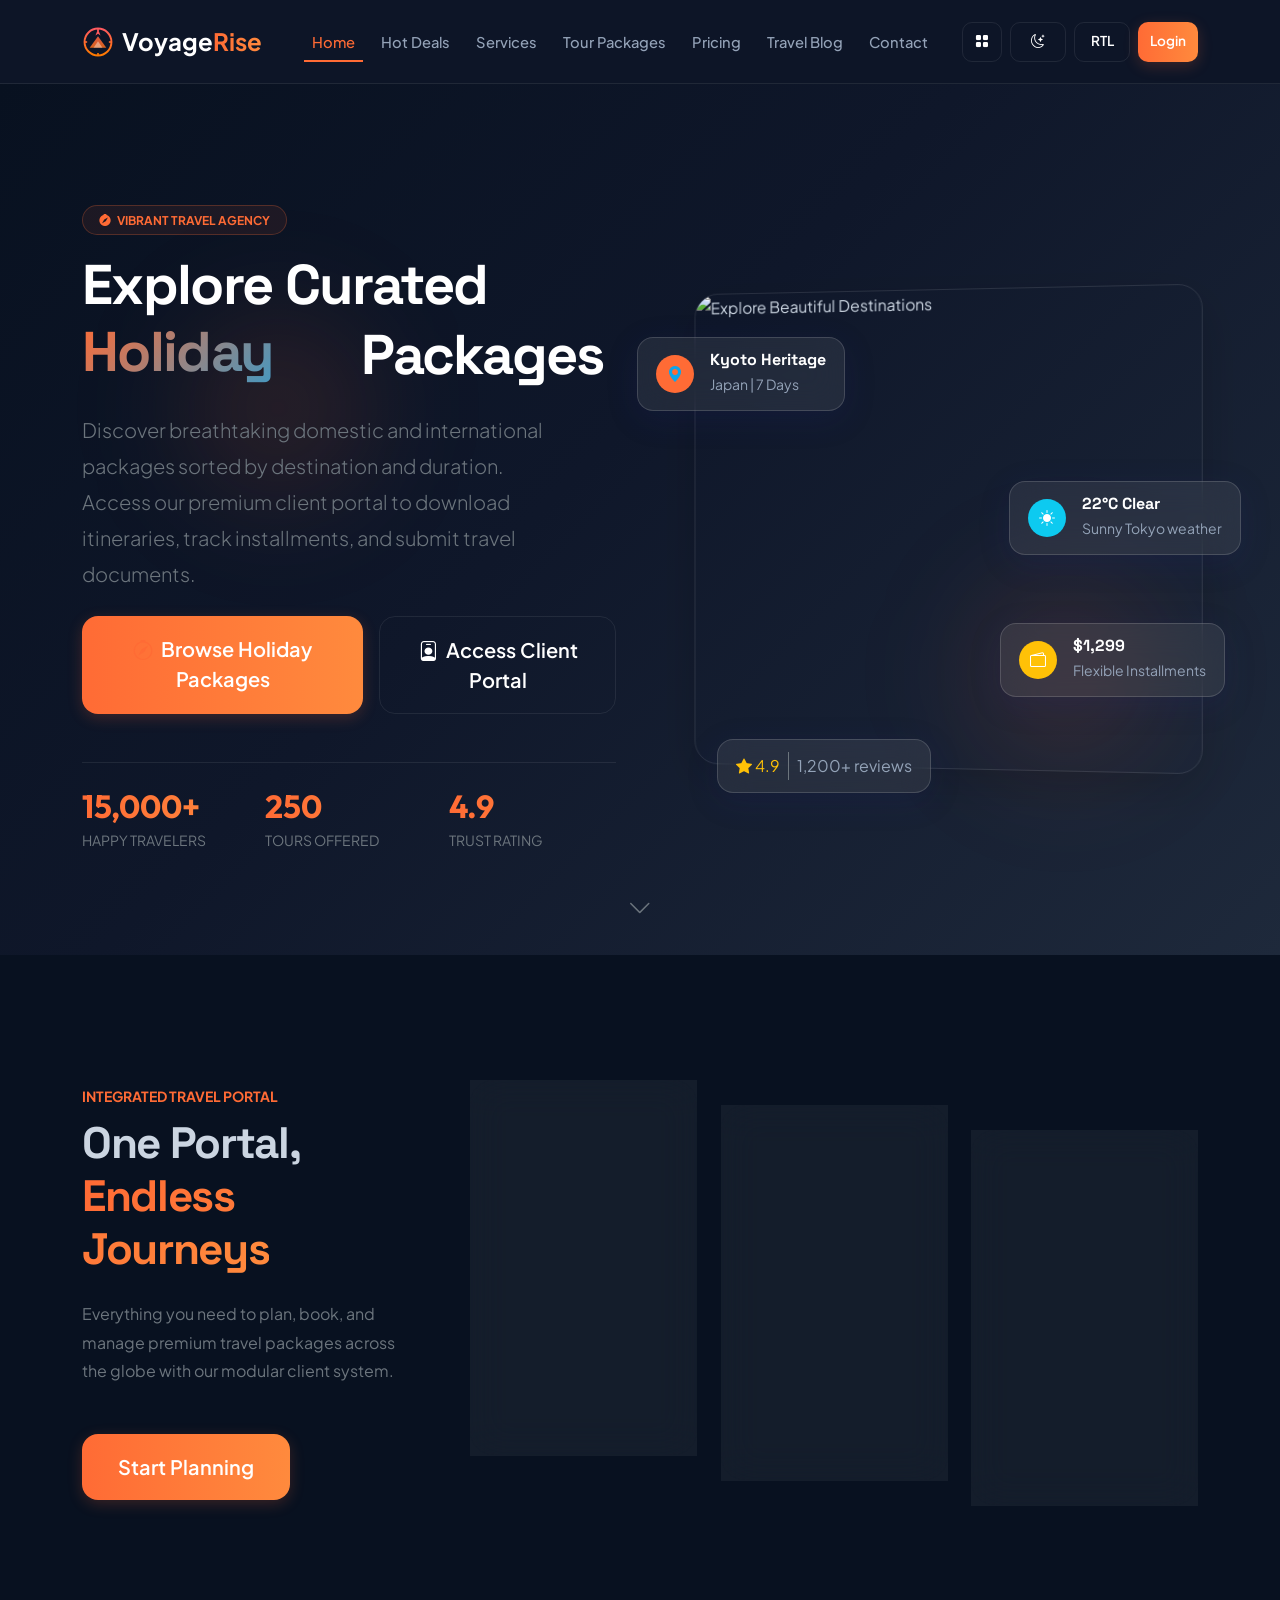
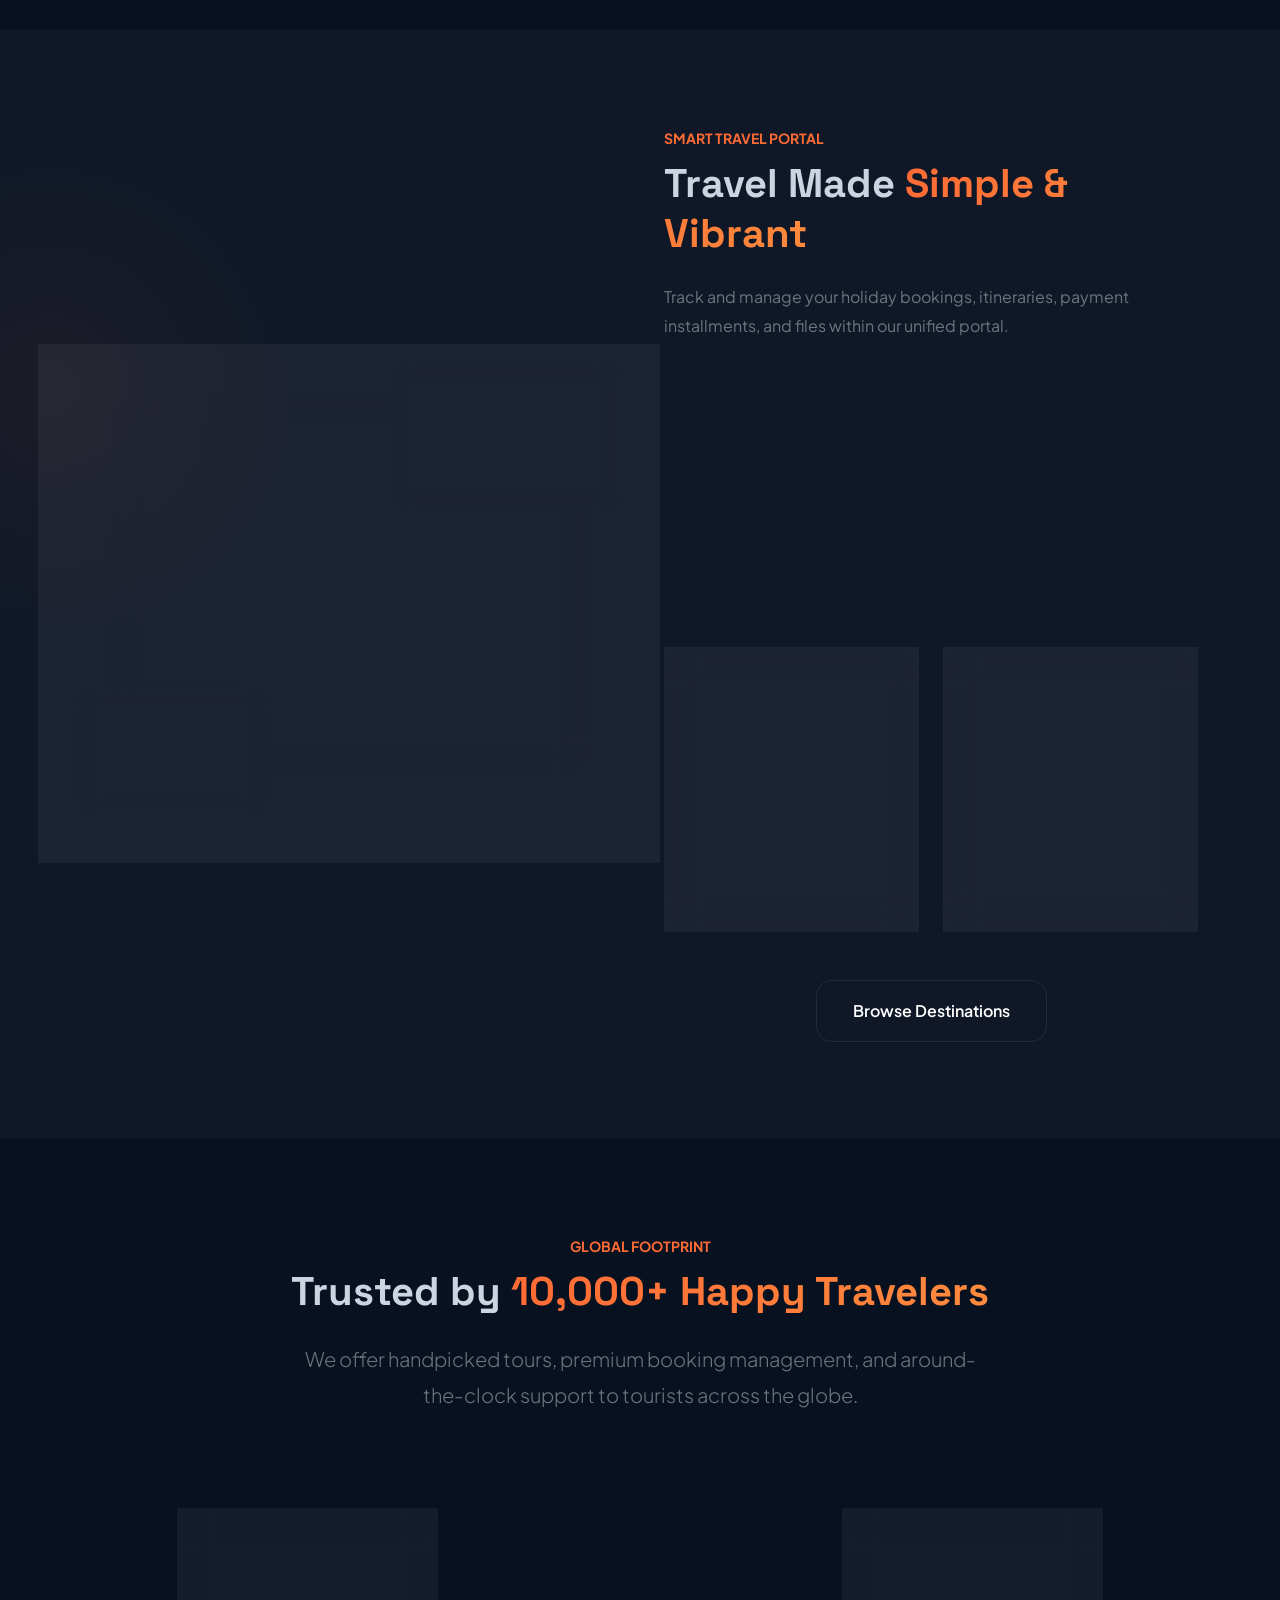
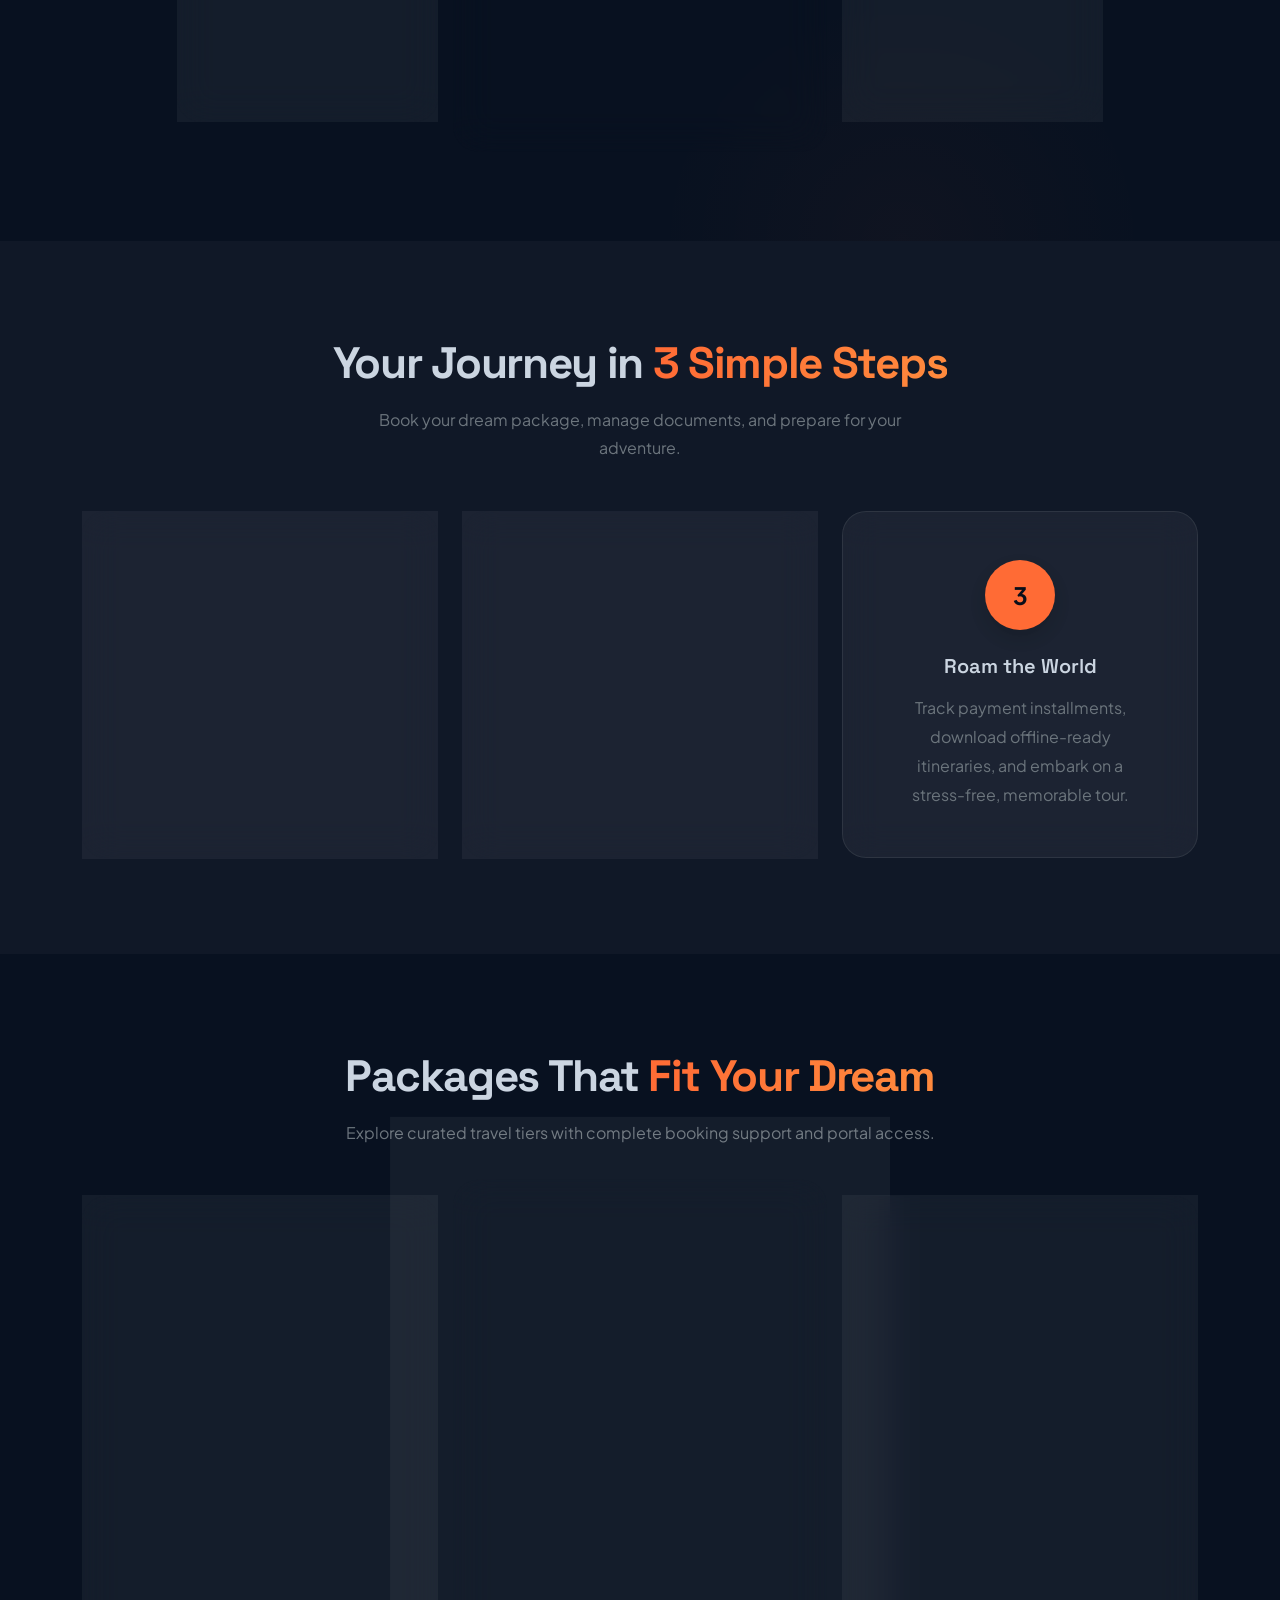
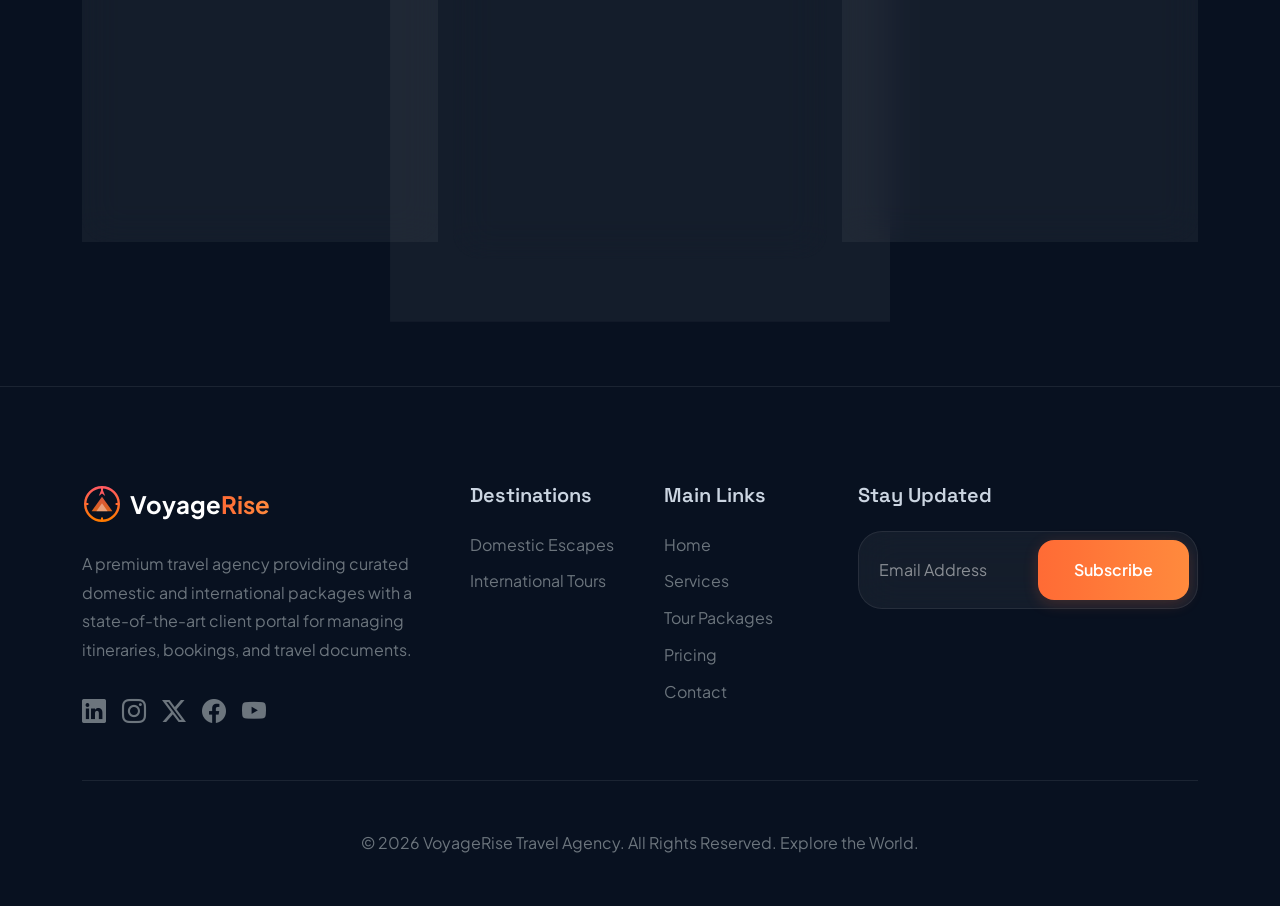
==== commit 42c30ae0: "Refine responsive layouts, RTL alignments, and dashboard fixes" ====
--- a/index.html
+++ b/index.html
@@ -11,7 +11,7 @@
 
     <!-- Bootstrap 5 CDN -->
     <link href="https://cdn.jsdelivr.net/npm/bootstrap@5.3.0/dist/css/bootstrap.min.css" rel="stylesheet">
-    <link rel="stylesheet" href="https://cdn.jsdelivr.net/npm/bootstrap-icons@1.10.5/font/bootstrap-icons.css">
+    <link rel="stylesheet" href="https://cdn.jsdelivr.net/npm/bootstrap-icons@1.11.3/font/bootstrap-icons.css">
 
     <!-- Custom CSS -->
     <link rel="stylesheet" href="assets/css/style.css">
@@ -188,6 +188,44 @@
                 opacity: 1;
                 transform: translateY(0);
             }
+        }
+
+        /* Responsive Parallax Cards Positioning & Scaling */
+        @media (max-width: 991.98px) {
+            .dest-card { top: 10%; left: 2% !important; }
+            .price-card { bottom: 15%; right: 2% !important; }
+            .weather-card { top: 40%; right: 2% !important; }
+            .rating-card { bottom: -5%; left: 5% !important; }
+        }
+
+        @media (max-width: 576px) {
+            .main-scenic-img {
+                height: 320px !important;
+            }
+            .parallax-card {
+                padding: 8px 12px !important;
+            }
+            .parallax-card .rounded-circle {
+                width: 32px !important;
+                height: 32px !important;
+                padding: 4px !important;
+                display: flex !important;
+                align-items: center !important;
+                justify-content: center !important;
+            }
+            .parallax-card h6 {
+                font-size: 0.75rem !important;
+            }
+            .parallax-card small {
+                font-size: 0.65rem !important;
+            }
+            .parallax-card span {
+                font-size: 0.7rem !important;
+            }
+            .dest-card { top: 8%; left: 2% !important; }
+            .price-card { bottom: 12%; right: 2% !important; }
+            .weather-card { top: 42%; right: 2% !important; }
+            .rating-card { bottom: -3%; left: 5% !important; }
         }
     </style>
 </head>
@@ -540,7 +578,7 @@
                         </div>
                     </div>
                     
-                    <div class="d-flex justify-content-center justify-content-lg-start gap-3">
+                    <div class="d-flex justify-content-center gap-3">
                         <a href="portfolio.html" class="btn btn-outline-custom">Browse Destinations</a>
                     </div>
                 </div>
--- a/assets/css/style.css
+++ b/assets/css/style.css
@@ -849,6 +849,20 @@
         padding: 24px !important;
     }
 
+    /* RTL Overrides for 1024px Viewport */
+    [dir="rtl"] .sidebar {
+        transform: translateX(100%) !important;
+    }
+
+    [dir="rtl"] .sidebar.active {
+        transform: translateX(0) !important;
+    }
+
+    [dir="rtl"] .main-content {
+        margin-right: 0 !important;
+        margin-left: 0 !important;
+    }
+
     .main-content header {
         flex-wrap: nowrap;
         align-items: center !important;
@@ -1345,4 +1359,36 @@
     background: linear-gradient(135deg, rgba(23, 32, 51, 0.7) 0%, rgba(15, 23, 42, 0.8) 100%) !important;
 }
 
-
+/* Glass card premium secondary text visibility fix */
+.glass-card-premium .text-secondary {
+    color: var(--text-secondary) !important;
+}
+
+/* Hero section badge dark mode visibility fix */
+body:not(.light-theme) .home-hero .badge {
+    background: rgba(255, 107, 53, 0.08) !important;
+    border-color: rgba(255, 107, 53, 0.25) !important;
+    color: var(--primary-accent) !important;
+}
+
+/* Custom Checkbox Styling */
+.form-check-input {
+    background-color: transparent;
+    border: 1px solid rgba(255, 255, 255, 0.25) !important;
+    cursor: pointer;
+    transition: var(--transition);
+}
+
+.form-check-input:checked {
+    background-color: var(--primary-accent) !important;
+    border-color: var(--primary-accent) !important;
+}
+
+.form-check-input:focus {
+    box-shadow: 0 0 0 0.25rem rgba(255, 107, 53, 0.25) !important;
+    border-color: var(--primary-accent) !important;
+}
+
+
+
+
--- a/assets/css/dark-mode.css
+++ b/assets/css/dark-mode.css
@@ -260,8 +260,34 @@
 }
 
 body.light-theme .mockup-destination-card .text-secondary,
+body.light-theme .flip-card-back .text-secondary {
+    color: #CBD5E1 !important;
+}
+
 body.light-theme .countdown-lbl {
-    color: #CBD5E1 !important;
-}
-
-
+    color: var(--text-secondary) !important;
+}
+
+/* Light Theme Bento Card Background Override */
+body.light-theme .bg-card-glow {
+    background: var(--card-bg) !important;
+}
+
+/* Light Theme Checkbox Styling Overrides */
+body.light-theme .form-check-input {
+    border: 1px solid rgba(0, 0, 0, 0.25) !important;
+    background-color: transparent;
+}
+
+body.light-theme .form-check-input:checked {
+    background-color: var(--primary-accent) !important;
+    border-color: var(--primary-accent) !important;
+}
+
+body.light-theme .form-check-input:focus {
+    box-shadow: 0 0 0 0.25rem rgba(255, 107, 53, 0.25) !important;
+    border-color: var(--primary-accent) !important;
+}
+
+
+
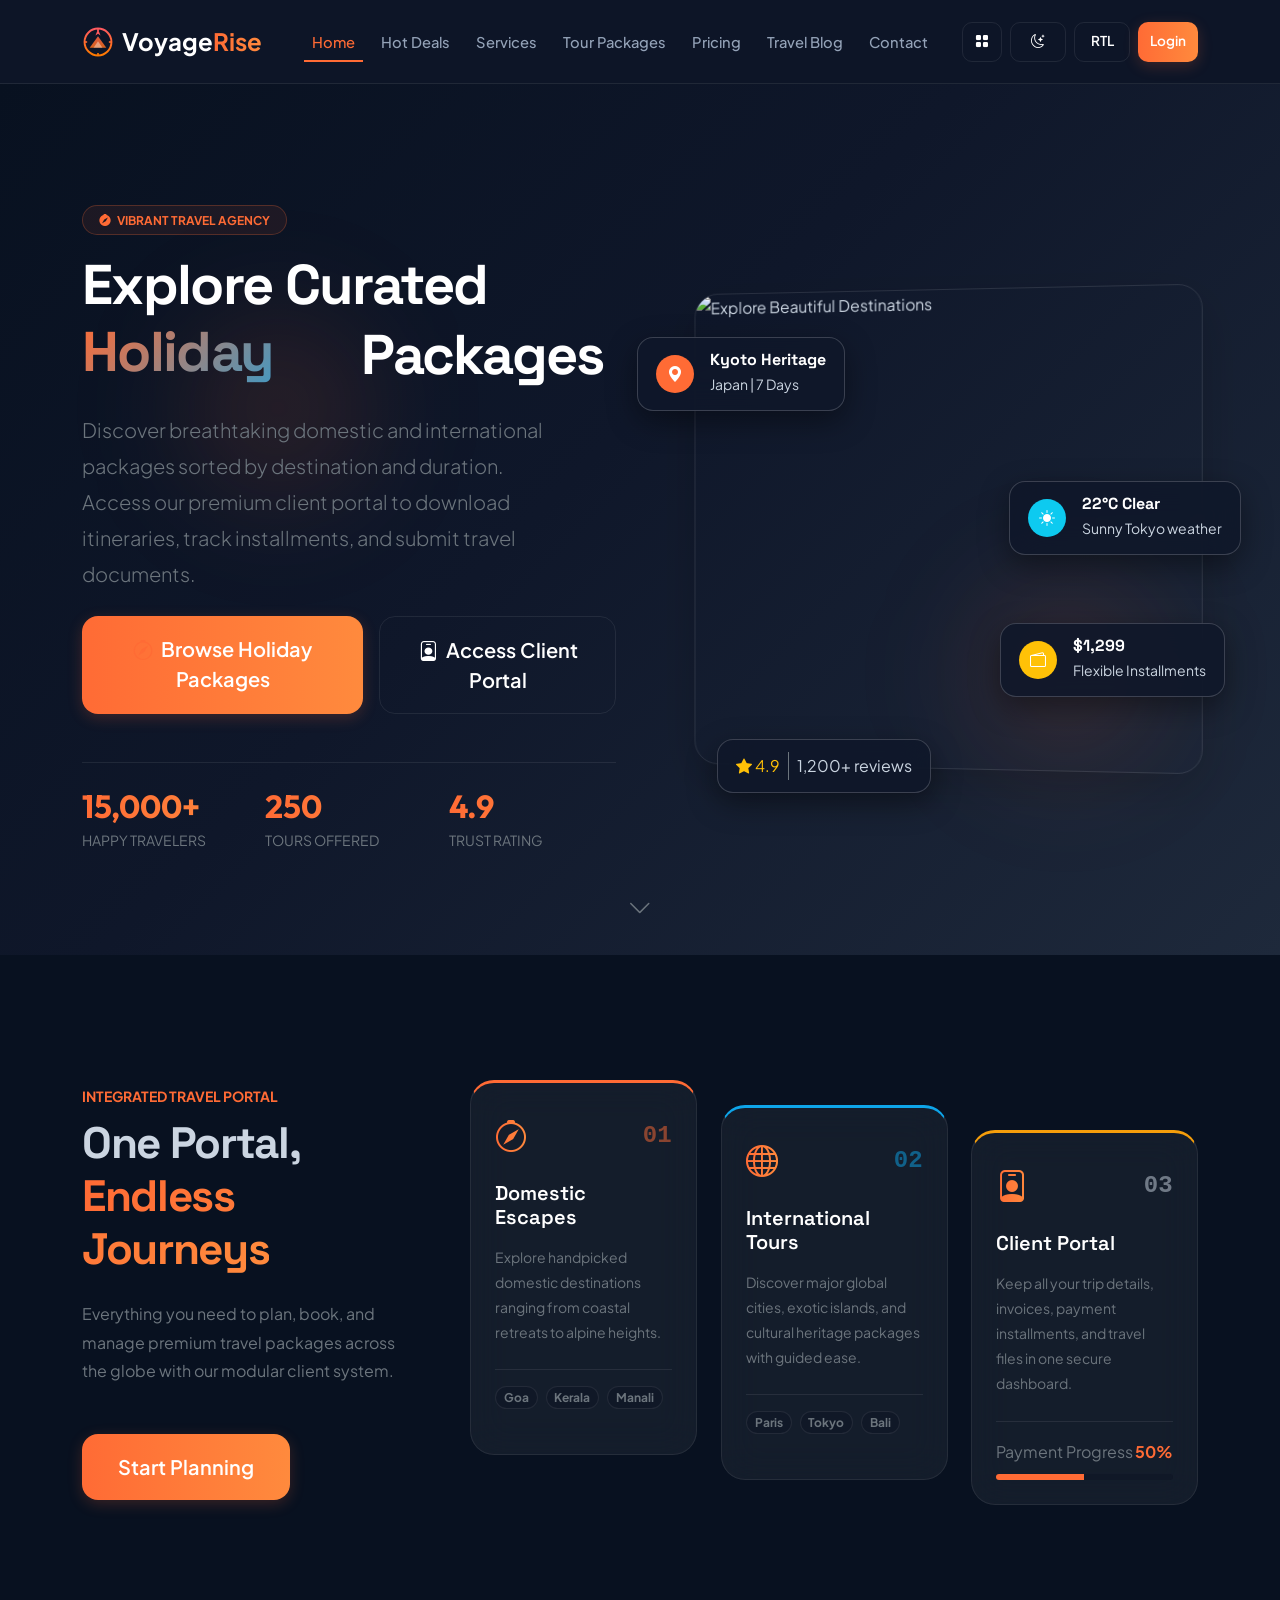
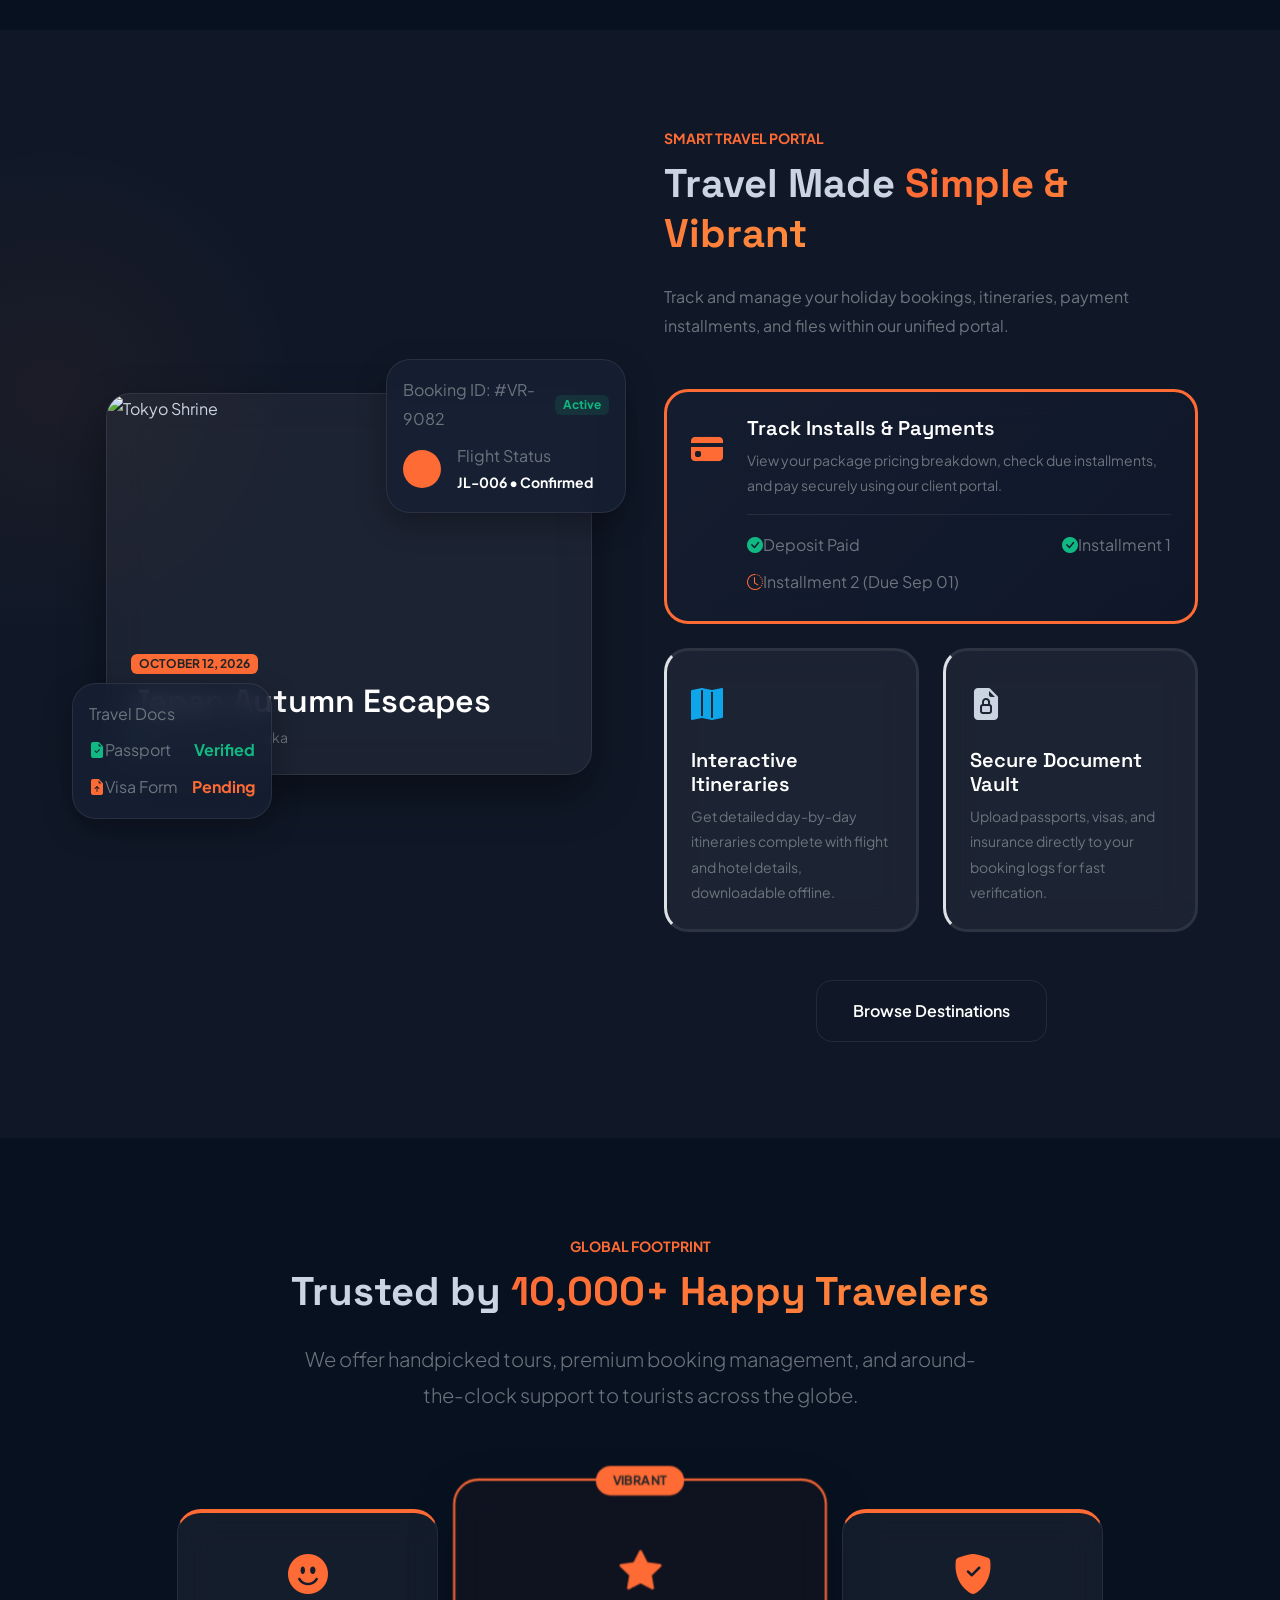
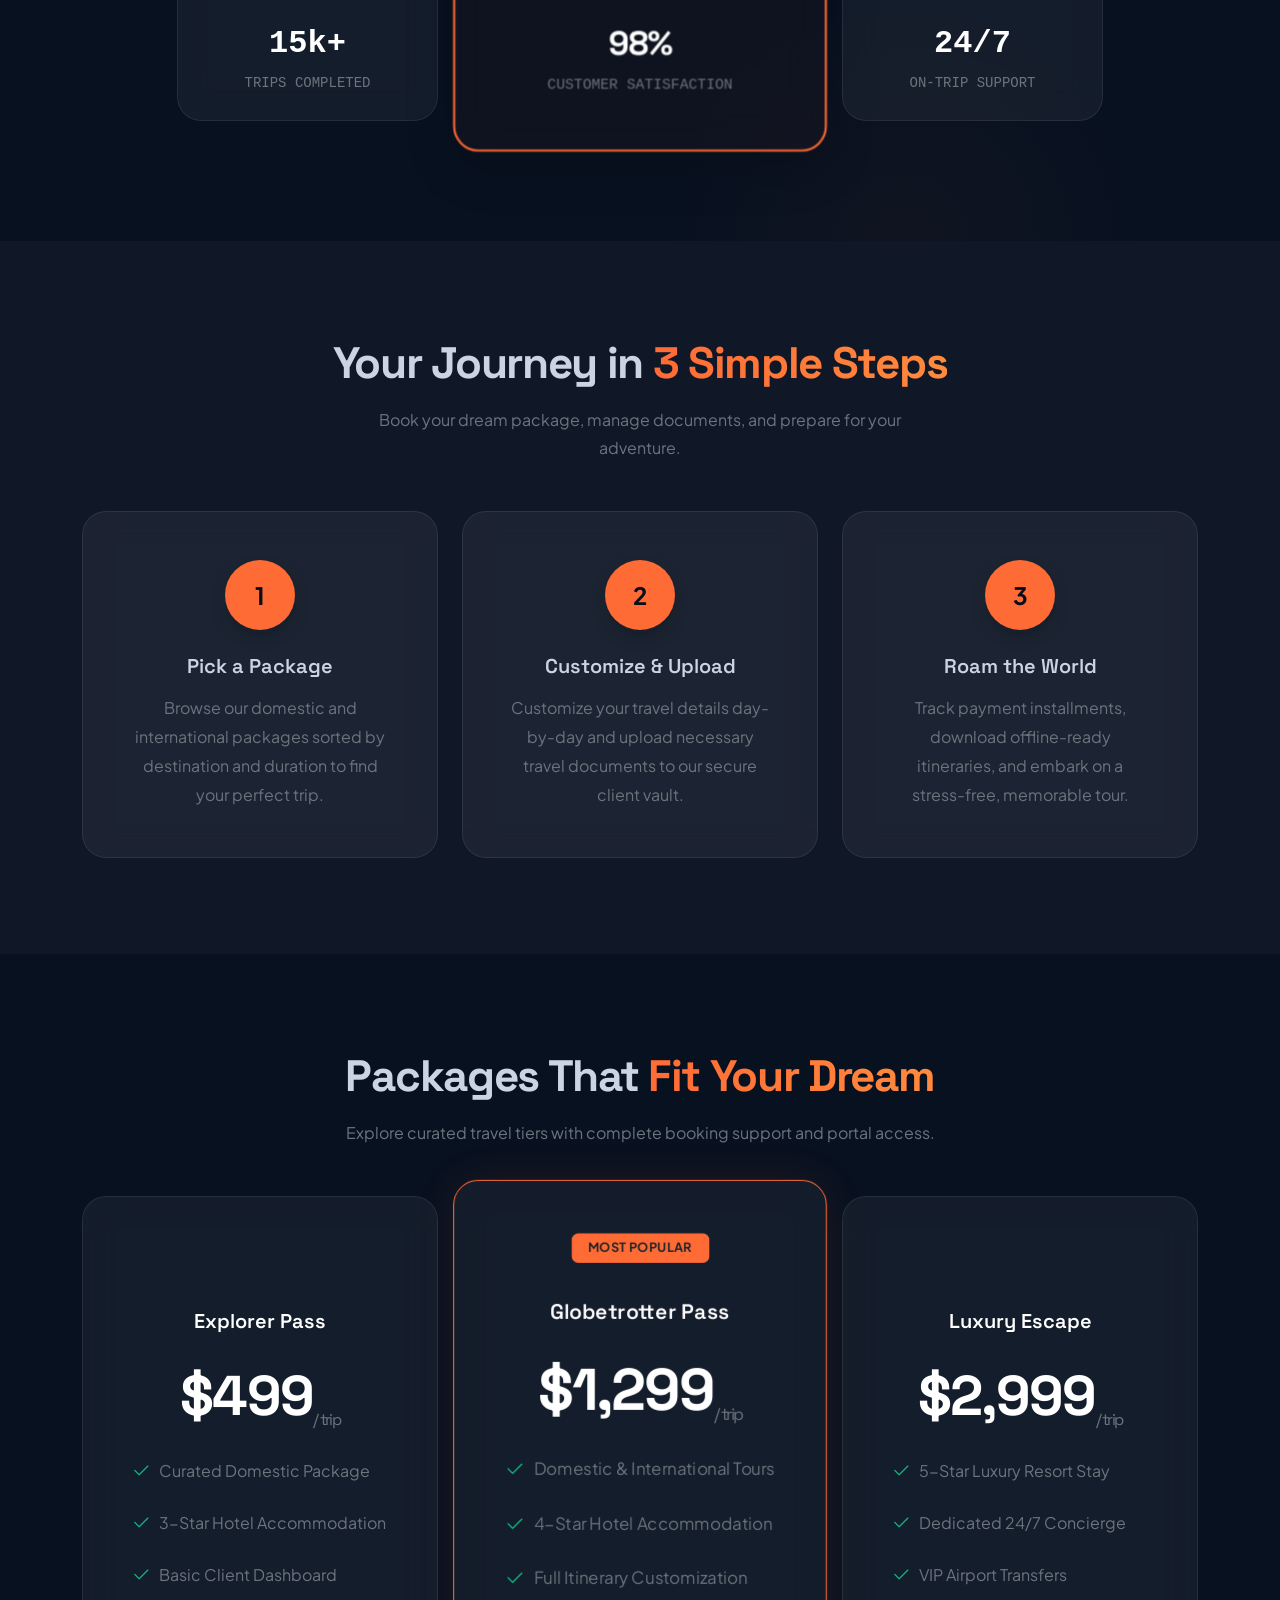
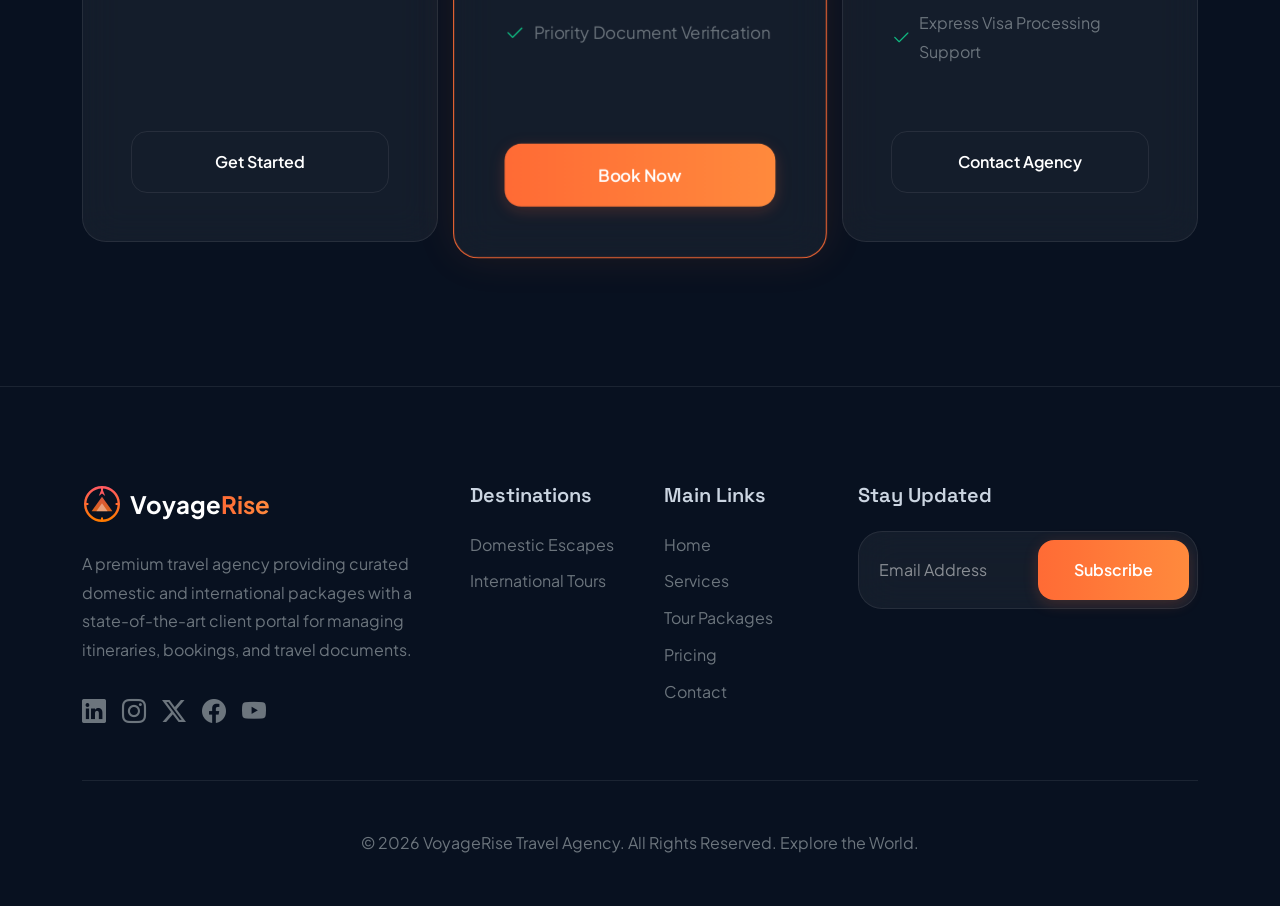
==== commit f82c4219: "Fix hero section image tag text visibility in dark mode" ====
--- a/index.html
+++ b/index.html
@@ -131,20 +131,38 @@
         }
         /* Glassmorphism details */
         .glass-card-premium {
-            background: rgba(255, 255, 255, 0.08);
+            background: rgba(15, 23, 42, 0.88) !important;
             backdrop-filter: blur(16px);
             -webkit-backdrop-filter: blur(16px);
-            border: 1px solid rgba(255, 255, 255, 0.15);
+            border: 1px solid rgba(255, 255, 255, 0.18) !important;
             border-radius: 16px;
             padding: 12px 18px;
-            box-shadow: 0 8px 32px 0 rgba(31, 38, 135, 0.15);
-            color: #fff;
+            box-shadow: 0 10px 30px 0 rgba(0, 0, 0, 0.4) !important;
+            color: #ffffff !important;
+        }
+        .glass-card-premium .text-white,
+        .glass-card-premium h6,
+        .glass-card-premium h5,
+        .glass-card-premium span.fw-bold {
+            color: #ffffff !important;
+        }
+        .glass-card-premium .text-secondary {
+            color: #cbd5e1 !important;
         }
         body.light-theme .glass-card-premium {
-            background: rgba(255, 255, 255, 0.6);
-            border: 1px solid rgba(255, 255, 255, 0.4);
-            box-shadow: 0 8px 32px 0 rgba(0, 0, 0, 0.08);
-            color: #1a202c;
+            background: rgba(255, 255, 255, 0.9) !important;
+            border: 1px solid rgba(0, 0, 0, 0.12) !important;
+            box-shadow: 0 10px 30px 0 rgba(0, 0, 0, 0.12) !important;
+            color: #0f172a !important;
+        }
+        body.light-theme .glass-card-premium .text-white,
+        body.light-theme .glass-card-premium h6,
+        body.light-theme .glass-card-premium h5,
+        body.light-theme .glass-card-premium span.fw-bold {
+            color: #0f172a !important;
+        }
+        body.light-theme .glass-card-premium .text-secondary {
+            color: #475569 !important;
         }
         /* Positioning Parallax Cards */
         .dest-card { top: 10%; left: -5%; }
--- a/assets/css/style.css
+++ b/assets/css/style.css
@@ -831,6 +831,14 @@
     font-size: clamp(1.3rem, 1.8vw, 1.65rem) !important;
 }
 
+/* Remove margin-top: auto gap above Account Settings on mobile, tablet & 1024px screens */
+@media (max-width: 1024px) {
+    .sidebar-nav hr {
+        margin-top: 1rem !important;
+        margin-bottom: 1rem !important;
+    }
+}
+
 @media (width: 1024px) {
     .sidebar {
         transform: translateX(-100%) !important;
@@ -1359,9 +1367,39 @@
     background: linear-gradient(135deg, rgba(23, 32, 51, 0.7) 0%, rgba(15, 23, 42, 0.8) 100%) !important;
 }
 
-/* Glass card premium secondary text visibility fix */
+/* Glass card premium visibility rules for dark and light modes */
+.glass-card-premium {
+    background: rgba(15, 23, 42, 0.88) !important;
+    backdrop-filter: blur(16px);
+    -webkit-backdrop-filter: blur(16px);
+    border: 1px solid rgba(255, 255, 255, 0.18) !important;
+    border-radius: 16px;
+    box-shadow: 0 10px 30px 0 rgba(0, 0, 0, 0.4) !important;
+    color: #ffffff !important;
+}
+.glass-card-premium .text-white,
+.glass-card-premium h6,
+.glass-card-premium h5,
+.glass-card-premium span.fw-bold {
+    color: #ffffff !important;
+}
 .glass-card-premium .text-secondary {
-    color: var(--text-secondary) !important;
+    color: #cbd5e1 !important;
+}
+body.light-theme .glass-card-premium {
+    background: rgba(255, 255, 255, 0.9) !important;
+    border: 1px solid rgba(0, 0, 0, 0.12) !important;
+    box-shadow: 0 10px 30px 0 rgba(0, 0, 0, 0.12) !important;
+    color: #0f172a !important;
+}
+body.light-theme .glass-card-premium .text-white,
+body.light-theme .glass-card-premium h6,
+body.light-theme .glass-card-premium h5,
+body.light-theme .glass-card-premium span.fw-bold {
+    color: #0f172a !important;
+}
+body.light-theme .glass-card-premium .text-secondary {
+    color: #475569 !important;
 }
 
 /* Hero section badge dark mode visibility fix */
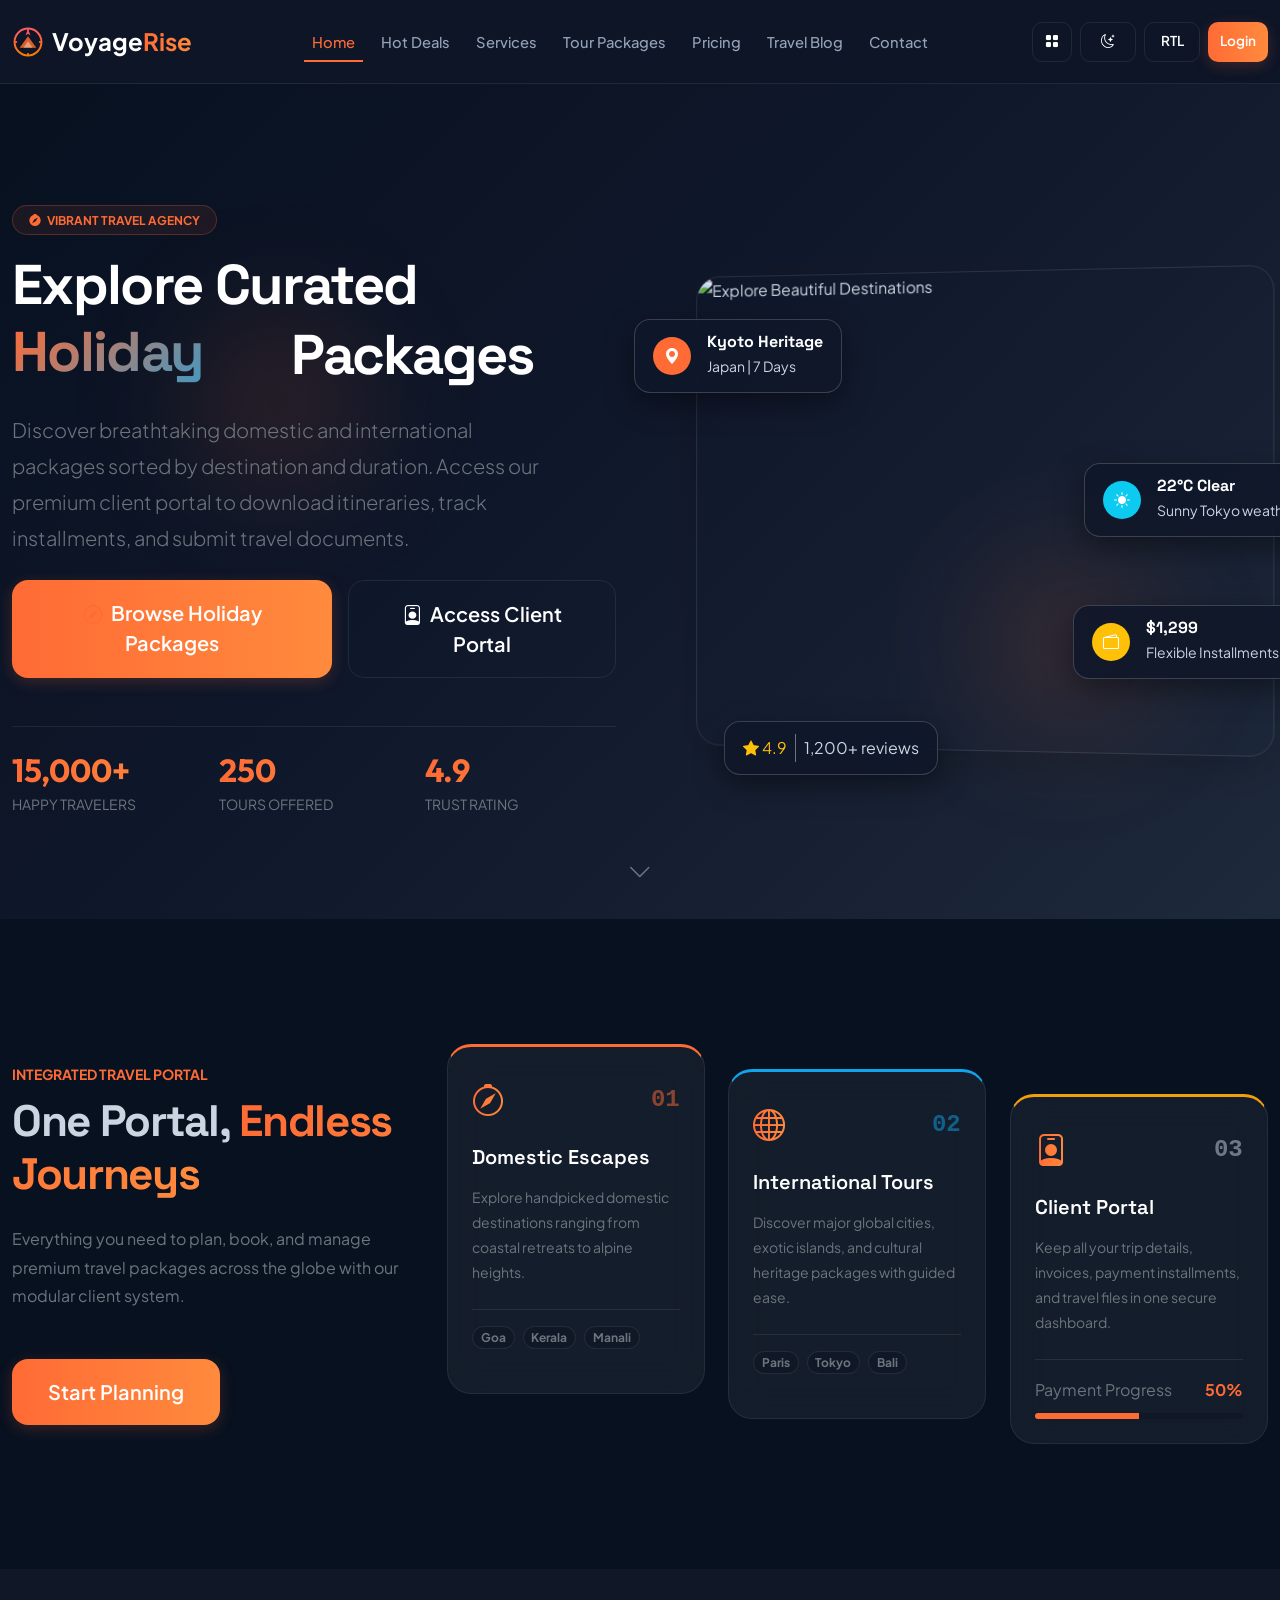
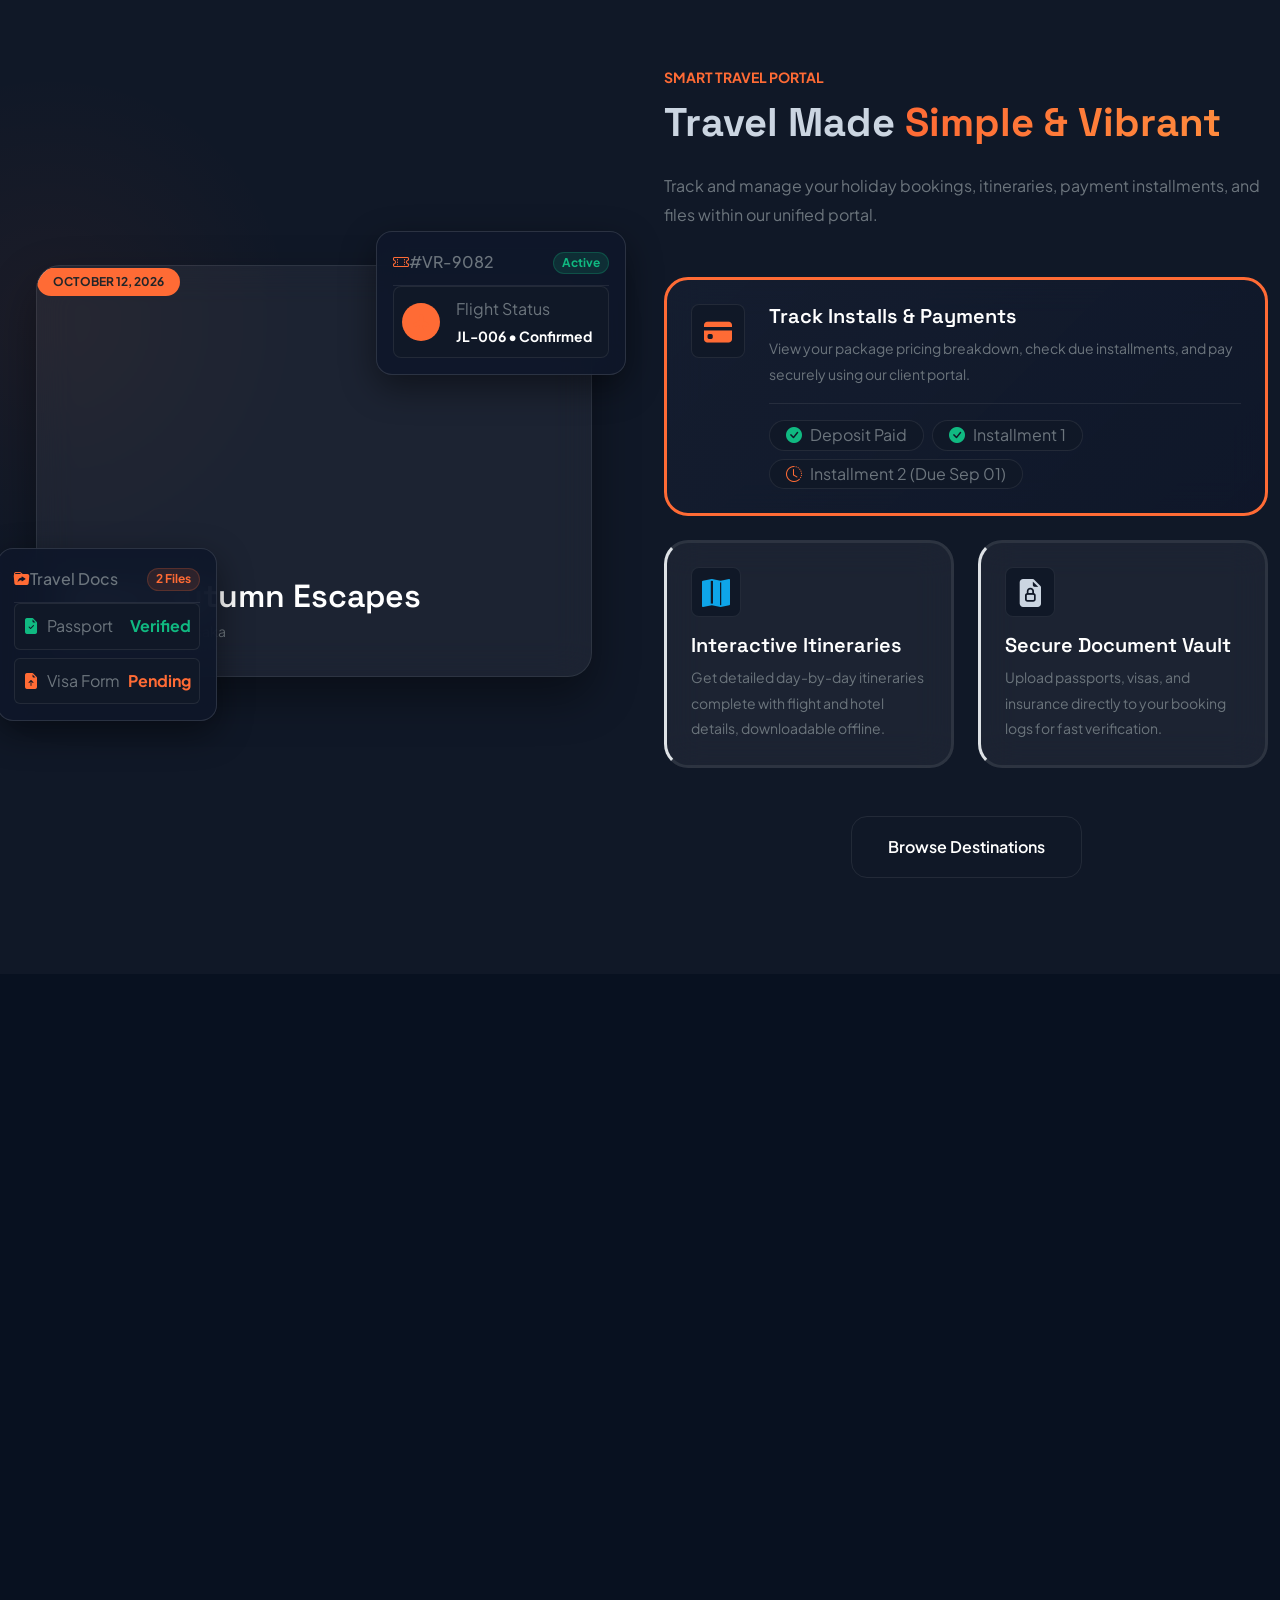
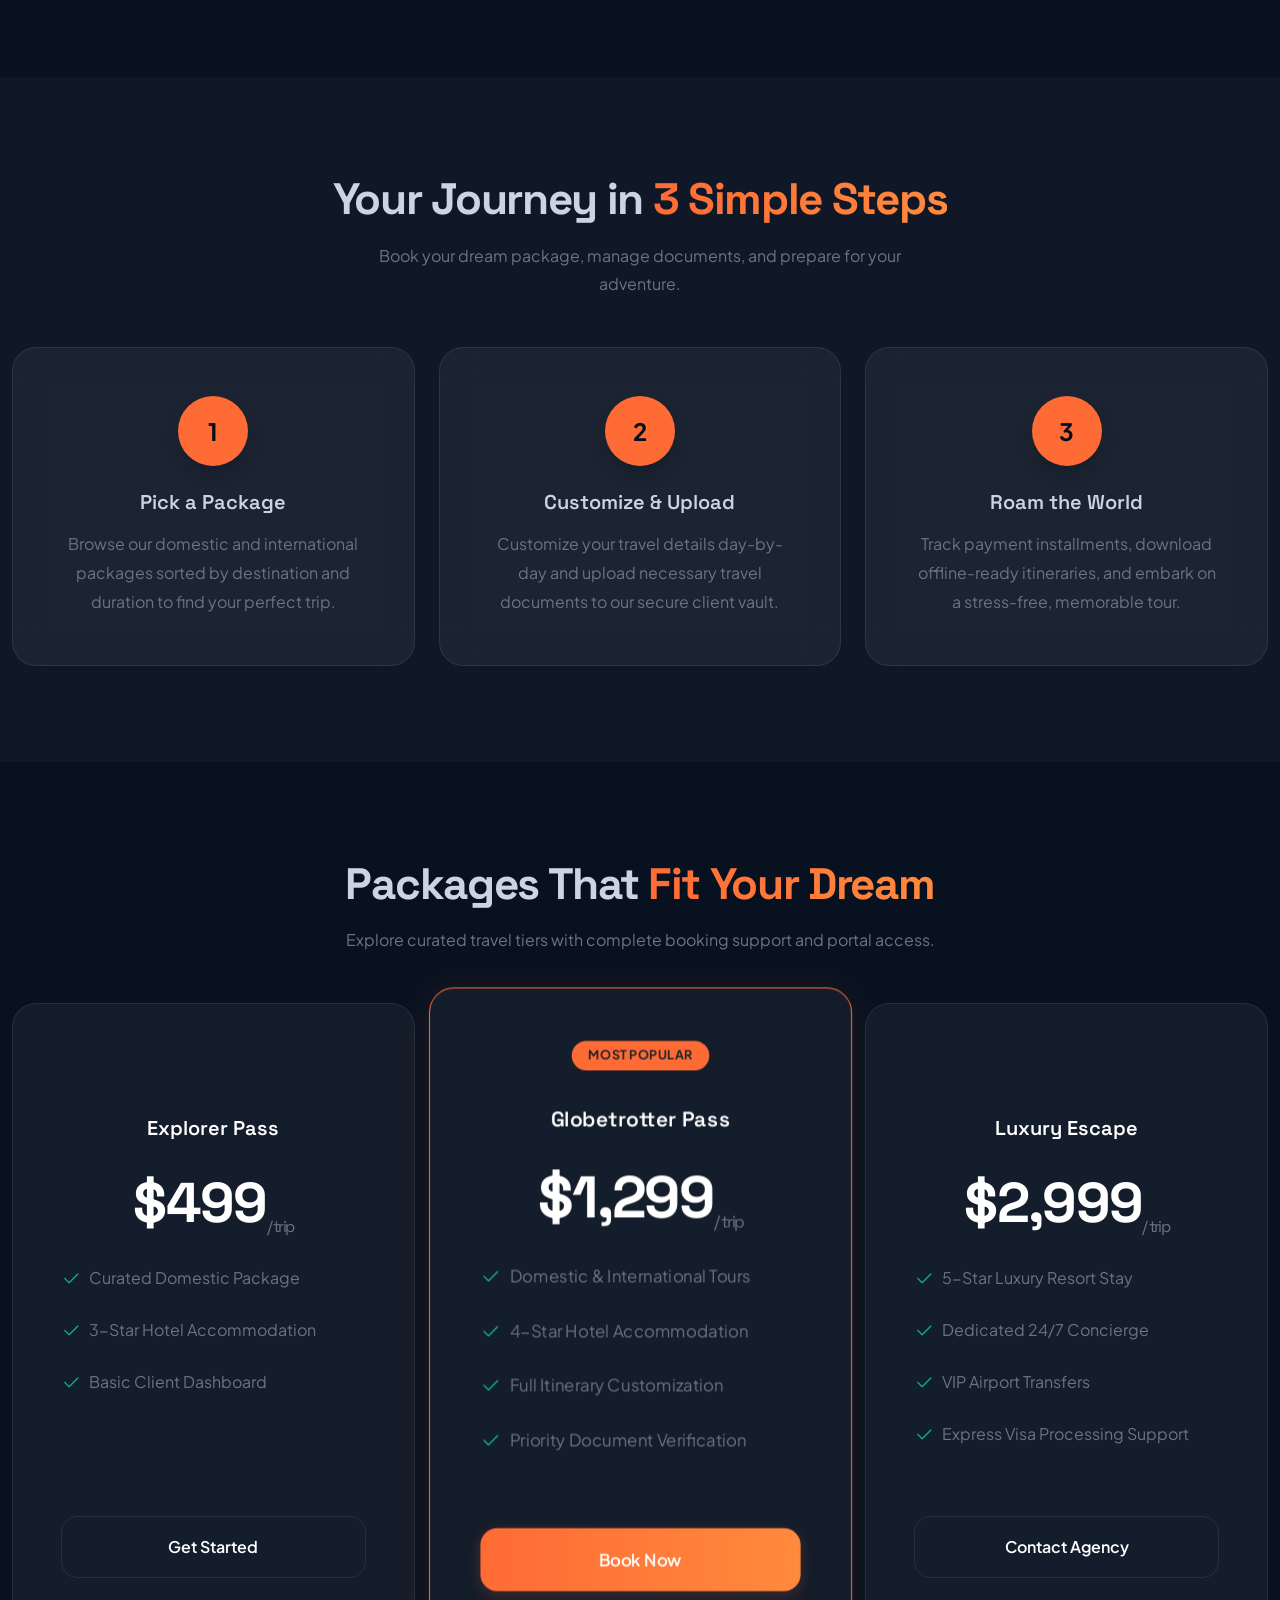
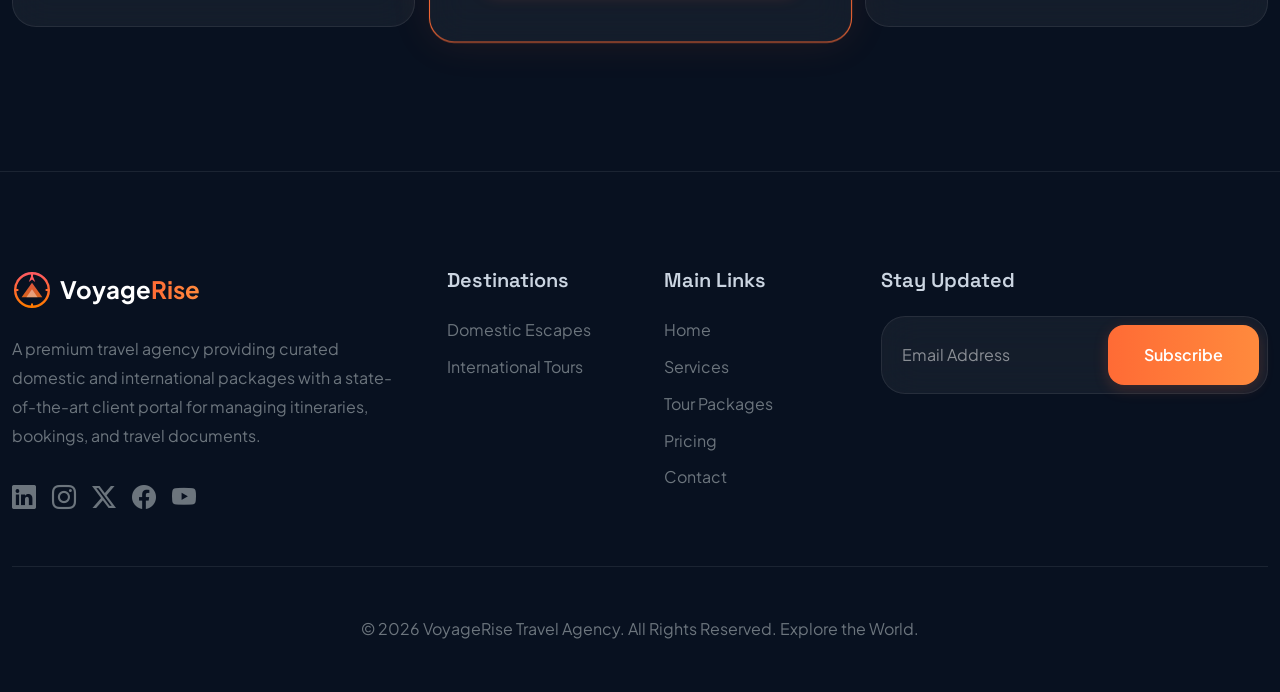
==== commit 2fc7bd69: "Refine UI layouts, mobile responsiveness, dashboard alignment, and contact hero tablet spacing" ====
--- a/index.html
+++ b/index.html
@@ -492,27 +492,29 @@
                         
                         <!-- Main Card: Japan Destination Card -->
                         <div class="glass-card overflow-hidden position-relative z-index-1 mockup-destination-card" style="box-shadow: 0 20px 45px rgba(0,0,0,0.4);">
-                            <div class="mockup-img-wrap" style="height: 380px; position: relative;">
+                            <div class="mockup-img-wrap" style="height: 410px; position: relative;">
                                 <img src="https://images.unsplash.com/photo-1542051841857-5f90071e7989?auto=format&fit=crop&q=80&w=800"
                                     class="w-100 h-100 object-fit-cover" alt="Tokyo Shrine">
                                 <div class="position-absolute inset-0 bg-gradient-dark opacity-60"></div>
-                                <div class="position-absolute bottom-0 start-0 p-4 w-100 text-start">
-                                    <span class="badge bg-primary-accent text-dark mb-2">OCTOBER 12, 2026</span>
+                                <div class="position-absolute top-0 start-0 p-3.5 z-index-2">
+                                    <span class="badge bg-primary-accent text-dark rounded-pill px-3 py-2 fw-bold">OCTOBER 12, 2026</span>
+                                </div>
+                                <div class="position-absolute bottom-0 start-0 p-4 w-100 text-start z-index-1" style="padding-bottom: 2rem !important;">
                                     <h3 class="h4 text-white mb-1">Japan Autumn Escapes</h3>
-                                    <p class="text-secondary text-sm mb-0"><i class="bi bi-geo-alt-fill text-primary-accent me-1.5"></i>Tokyo, Kyoto & Osaka</p>
+                                    <p class="text-secondary text-sm mb-0"><i class="bi bi-geo-alt-fill text-primary-accent me-2"></i>Tokyo, Kyoto & Osaka</p>
                                 </div>
                             </div>
                         </div>
                         
                         <!-- Floating Glass Widget 1: Booking Status -->
                         <div class="glass-card p-3 position-absolute z-index-2 floating-widget-1" 
-                            style="width: 240px; top: -10px; right: -10px; background: rgba(23, 32, 51, 0.85); backdrop-filter: blur(12px); box-shadow: 0 10px 30px rgba(0,0,0,0.3); border: 1px solid rgba(255,255,255,0.08);">
-                            <div class="d-flex justify-content-between align-items-center mb-2">
-                                <span class="text-xs text-secondary">Booking ID: #VR-9082</span>
-                                <span class="badge bg-success-soft text-success text-xs px-2 py-0.5" style="background: rgba(16,185,129,0.12);">Active</span>
-                            </div>
-                            <div class="d-flex align-items-center gap-3">
-                                <div class="widget-icon bg-primary-accent text-dark rounded-circle d-flex align-items-center justify-content-center" style="width: 38px; height: 38px;">
+                            style="width: 250px; top: -10px; right: -10px; background: rgba(15, 23, 42, 0.92); backdrop-filter: blur(16px); -webkit-backdrop-filter: blur(16px); box-shadow: 0 12px 35px rgba(0,0,0,0.45); border: 1px solid rgba(255,255,255,0.12); border-radius: 16px;">
+                            <div class="d-flex justify-content-between align-items-center mb-2.5 pb-2 border-bottom border-color">
+                                <span class="text-xs text-secondary fw-medium"><i class="bi bi-ticket-perforated text-primary-accent me-1.5"></i>#VR-9082</span>
+                                <span class="badge bg-success-soft text-success text-xs px-2.5 py-1 rounded-pill" style="background: rgba(16,185,129,0.15); border: 1px solid rgba(16,185,129,0.25);">Active</span>
+                            </div>
+                            <div class="d-flex align-items-center gap-3 p-2 rounded-3 bg-secondary-bg border border-color">
+                                <div class="widget-icon bg-primary-accent text-dark rounded-circle d-flex align-items-center justify-content-center flex-shrink-0" style="width: 38px; height: 38px;">
                                     <i class="bi bi-airplane-fill"></i>
                                 </div>
                                 <div class="text-start">
@@ -524,17 +526,18 @@
                         
                         <!-- Floating Glass Widget 2: Document Vault Check -->
                         <div class="glass-card p-3 position-absolute z-index-3 floating-widget-2" 
-                            style="width: 200px; bottom: -20px; left: -10px; background: rgba(23, 32, 51, 0.85); backdrop-filter: blur(12px); box-shadow: 0 10px 30px rgba(0,0,0,0.3); border: 1px solid rgba(255,255,255,0.08);">
-                            <div class="text-start mb-2">
-                                <span class="text-xs text-secondary">Travel Docs</span>
+                            style="width: 220px; bottom: -20px; left: -15px; background: rgba(15, 23, 42, 0.92); backdrop-filter: blur(16px); -webkit-backdrop-filter: blur(16px); box-shadow: 0 12px 35px rgba(0,0,0,0.45); border: 1px solid rgba(255,255,255,0.12); border-radius: 16px;">
+                            <div class="d-flex align-items-center justify-content-between mb-2.5 pb-2 border-bottom border-color">
+                                <span class="text-xs text-secondary fw-medium"><i class="bi bi-folder-symlink-fill text-primary-accent me-1.5"></i>Travel Docs</span>
+                                <span class="badge bg-primary-soft text-primary-accent text-xs px-2 py-0.5 rounded-pill" style="background: rgba(255,107,53,0.12); border: 1px solid rgba(255,107,53,0.2);">2 Files</span>
                             </div>
                             <div class="d-flex flex-column gap-2 text-start">
-                                <div class="d-flex align-items-center justify-content-between text-xs">
-                                    <span class="text-secondary"><i class="bi bi-file-earmark-check-fill text-success me-1.5"></i>Passport</span>
+                                <div class="d-flex align-items-center justify-content-between text-xs p-2 rounded-2 bg-secondary-bg border border-color">
+                                    <span class="text-secondary d-flex align-items-center"><i class="bi bi-file-earmark-check-fill text-success me-2 fs-6"></i>Passport</span>
                                     <span class="text-success fw-bold">Verified</span>
                                 </div>
-                                <div class="d-flex align-items-center justify-content-between text-xs">
-                                    <span class="text-secondary"><i class="bi bi-file-earmark-arrow-up-fill text-primary-accent me-1.5"></i>Visa Form</span>
+                                <div class="d-flex align-items-center justify-content-between text-xs p-2 rounded-2 bg-secondary-bg border border-color">
+                                    <span class="text-secondary d-flex align-items-center"><i class="bi bi-file-earmark-arrow-up-fill text-primary-accent me-2 fs-6"></i>Visa Form</span>
                                     <span class="text-primary-accent fw-bold">Pending</span>
                                 </div>
                             </div>
@@ -555,14 +558,22 @@
                         <div class="col-12">
                             <div class="glass-card p-4 hover-effect border-start border-3 border-primary-accent bg-card-glow">
                                 <div class="d-flex align-items-start gap-4">
-                                    <div class="fs-2 text-primary-accent mt-1"><i class="bi bi-credit-card-fill"></i></div>
+                                    <div class="flex-shrink-0 p-3 rounded-3 bg-secondary-bg border border-color text-primary-accent fs-3 d-flex align-items-center justify-content-center" style="width: 54px; height: 54px;">
+                                        <i class="bi bi-credit-card-fill"></i>
+                                    </div>
                                     <div class="flex-grow-1">
                                         <h4 class="h5 text-white mb-2">Track Installs & Payments</h4>
                                         <p class="text-secondary text-sm mb-0">View your package pricing breakdown, check due installments, and pay securely using our client portal.</p>
-                                        <div class="d-flex flex-wrap justify-content-between align-items-center mt-3 pt-3 border-top border-color text-xs text-secondary gap-2">
-                                            <div class="d-flex align-items-center gap-1.5"><i class="bi bi-check-circle-fill text-success"></i> Deposit Paid</div>
-                                            <div class="d-flex align-items-center gap-1.5"><i class="bi bi-check-circle-fill text-success"></i> Installment 1</div>
-                                            <div class="d-flex align-items-center gap-1.5"><i class="bi bi-clock-history text-primary-accent"></i> Installment 2 (Due Sep 01)</div>
+                                        <div class="d-flex flex-wrap align-items-center mt-3 pt-3 border-top border-color text-xs text-secondary gap-2">
+                                            <div class="d-flex align-items-center px-3 py-1.5 rounded-pill bg-secondary-bg border border-color">
+                                                <i class="bi bi-check-circle-fill text-success me-2"></i> <span>Deposit Paid</span>
+                                            </div>
+                                            <div class="d-flex align-items-center px-3 py-1.5 rounded-pill bg-secondary-bg border border-color">
+                                                <i class="bi bi-check-circle-fill text-success me-2"></i> <span>Installment 1</span>
+                                            </div>
+                                            <div class="d-flex align-items-center px-3 py-1.5 rounded-pill bg-secondary-bg border border-color">
+                                                <i class="bi bi-clock-history text-primary-accent me-2"></i> <span>Installment 2 (Due Sep 01)</span>
+                                            </div>
                                         </div>
                                     </div>
                                 </div>
@@ -573,7 +584,9 @@
                         <div class="col-md-6">
                             <div class="glass-card p-4 hover-effect border-start border-3 border-secondary-accent h-100">
                                 <div class="d-flex flex-column gap-3">
-                                    <div class="fs-2 text-secondary-accent"><i class="bi bi-map-fill"></i></div>
+                                    <div class="flex-shrink-0 p-3 rounded-3 bg-secondary-bg border border-color text-secondary-accent fs-3 d-inline-flex align-items-center justify-content-center" style="width: 50px; height: 50px;">
+                                        <i class="bi bi-map-fill"></i>
+                                    </div>
                                     <div>
                                         <h4 class="h5 text-white mb-2">Interactive Itineraries</h4>
                                         <p class="text-secondary text-sm mb-0">Get detailed day-by-day itineraries complete with flight and hotel details, downloadable offline.</p>
@@ -586,7 +599,9 @@
                         <div class="col-md-6">
                             <div class="glass-card p-4 hover-effect border-start border-3 border-luxury h-100">
                                 <div class="d-flex flex-column gap-3">
-                                    <div class="fs-2 text-luxury"><i class="bi bi-file-earmark-lock-fill"></i></div>
+                                    <div class="flex-shrink-0 p-3 rounded-3 bg-secondary-bg border border-color text-luxury fs-3 d-inline-flex align-items-center justify-content-center" style="width: 50px; height: 50px;">
+                                        <i class="bi bi-file-earmark-lock-fill"></i>
+                                    </div>
                                     <div>
                                         <h4 class="h5 text-white mb-2">Secure Document Vault</h4>
                                         <p class="text-secondary text-sm mb-0">Upload passports, visas, and insurance directly to your booking logs for fast verification.</p>
@@ -716,7 +731,7 @@
                     <div class="glass-card p-5 h-100 border-primary-accent d-flex flex-column"
                         style="box-shadow: 0 0 40px rgba(255, 107, 53, 0.1);">
                         <div class="text-center mb-4" style="height: 40px;">
-                            <div class="badge bg-primary-accent text-dark px-3 py-2">MOST POPULAR</div>
+                            <div class="badge bg-primary-accent text-dark px-3 py-2 rounded-pill">MOST POPULAR</div>
                         </div>
                         <h4 class="h5 text-white mb-4 text-center">Globetrotter Pass</h4>
                         <div class="display-4 fw-bold mb-4 text-white text-center" style="min-height: 72px; display: flex; align-items: flex-end; justify-content: center;">$1,299 <span
--- a/assets/css/style.css
+++ b/assets/css/style.css
@@ -25,14 +25,30 @@
     box-sizing: border-box;
 }
 
+html, body {
+    overflow-x: hidden !important;
+    width: 100% !important;
+    max-width: 100% !important;
+    position: relative;
+}
+
 body {
     font-size: 16px !important;
     font-family: 'Plus Jakarta Sans', sans-serif !important;
     font-weight: 400 !important;
     background-color: var(--primary-bg);
     color: var(--text-body);
-    overflow-x: hidden;
+    overflow-x: hidden !important;
     line-height: 1.8 !important;
+}
+
+header, section, footer, .home-hero, .map-hero, .hero-section, .deals-hero, .blog-hero, .contact-hero, .portfolio-hero, .pricing-hero {
+    overflow-x: hidden !important;
+    max-width: 100% !important;
+}
+
+.container, .container-fluid {
+    max-width: 100% !important;
 }
 
 /* Glassmorphism */
@@ -231,20 +247,27 @@
 
 @media (max-width: 1199.98px) {
     .navbar-custom {
-        z-index: 1050 !important;
+        position: fixed !important;
+        top: 0 !important;
+        left: 0 !important;
+        right: 0 !important;
+        width: 100% !important;
+        z-index: 1080 !important;
     }
     
     .navbar-custom .navbar-brand,
     .navbar-custom .navbar-toggler {
         position: relative;
-        z-index: 1060 !important;
+        z-index: 1090 !important;
     }
 
     .navbar-custom .navbar-collapse {
         position: fixed !important;
         top: 0;
         left: 0;
-        width: 100vw !important;
+        right: 0;
+        width: 100% !important;
+        max-width: 100% !important;
         height: 100vh !important;
         background: var(--primary-bg) !important;
         z-index: 1050 !important;
@@ -301,6 +324,88 @@
         flex-direction: row !important;
         flex-wrap: wrap !important;
         gap: 15px !important;
+    }
+}
+
+/* 360px Mobile Viewport Navbar Layout Optimization */
+@media (max-width: 575.98px) {
+    .navbar-custom {
+        padding: 10px 0 !important;
+    }
+
+    .navbar-custom .container {
+        padding-left: 16px !important;
+        padding-right: 16px !important;
+        display: flex !important;
+        align-items: center !important;
+        justify-content: space-between !important;
+    }
+
+    .navbar-custom .navbar-brand {
+        display: flex !important;
+        align-items: center !important;
+        margin-right: 0 !important;
+    }
+
+    .navbar-custom .navbar-brand span {
+        font-size: 1.25rem !important;
+    }
+
+    .navbar-custom .navbar-brand img {
+        height: 28px !important;
+        width: 28px !important;
+    }
+
+    .navbar-custom .navbar-toggler {
+        padding: 4px 8px !important;
+        font-size: 1.25rem !important;
+        box-shadow: none !important;
+        outline: none !important;
+    }
+
+    .navbar-custom .navbar-collapse {
+        padding: 75px 16px 24px !important;
+    }
+
+    .navbar-custom .navbar-nav .nav-link {
+        font-size: 1.15rem !important;
+        padding: 5px 0 !important;
+    }
+
+    .navbar-custom .navbar-collapse > .d-flex.align-items-center.gap-3 {
+        gap: 8px !important;
+        flex-wrap: wrap !important;
+        justify-content: center !important;
+    }
+
+    /* Mobile Hero & Layout Containment to Prevent Right Side Gap */
+    .home-hero, .map-hero, .hero-section {
+        padding: 90px 0 60px !important;
+    }
+
+    .home-hero-glow, .map-hero-glow, .hero-glow {
+        max-width: 100vw !important;
+        left: 0 !important;
+        right: 0 !important;
+        margin: 0 auto !important;
+    }
+
+    .home-hero-title, .map-hero-title {
+        font-size: 2rem !important;
+        line-height: 1.25 !important;
+    }
+
+    .home-hero .row.g-3 .col-4 h3 {
+        font-size: 1.35rem !important;
+    }
+
+    .home-hero .row.g-3 .col-4 small {
+        font-size: 0.65rem !important;
+        letter-spacing: 0 !important;
+    }
+
+    .map-canvas-container {
+        height: 320px !important;
     }
 }
 
@@ -501,7 +606,7 @@
 
 .status-badge {
     padding: 5px 12px;
-    border-radius: 20px;
+    border-radius: 50px;
     font-size: 0.8rem;
     font-weight: 600;
 }
@@ -1427,6 +1532,23 @@
     border-color: var(--primary-accent) !important;
 }
 
-
-
-
+/* Consistent Corner Radius for Section Labels & Tabs Across the Entire Website */
+.badge:not(.rounded-circle),
+.section-label,
+.section-subtitle,
+.section-tag,
+.trust-badge-pill,
+.offer-pulse-badge,
+.hero-ai-enhanced-badge,
+.status-badge,
+.services-tab-btn,
+.nav-pills .nav-link,
+.nav-tabs .nav-link,
+.tab-btn {
+    border-radius: 50px !important;
+}
+
+
+
+
+
--- a/assets/css/dark-mode.css
+++ b/assets/css/dark-mode.css
@@ -168,7 +168,8 @@
 
 /* Navbar Toggler Fix */
 body.light-theme .navbar-toggler,
-body.light-theme .navbar-toggler i {
+body.light-theme .navbar-toggler i,
+body.light-theme .navbar-toggler i.text-white {
     color: #0F172A !important;
     opacity: 1 !important;
     box-shadow: none !important;
@@ -236,18 +237,6 @@
 body.light-theme .floating-widget-1 .text-secondary,
 body.light-theme .floating-widget-2 .text-white,
 body.light-theme .floating-widget-2 .text-secondary,
-body.light-theme .flip-card-back .text-white,
-body.light-theme .flip-card-back h1,
-body.light-theme .flip-card-back h2,
-body.light-theme .flip-card-back h3,
-body.light-theme .flip-card-back h4,
-body.light-theme .flip-card-back h5,
-body.light-theme .flip-card-back h6,
-body.light-theme .flip-card-back p,
-body.light-theme .flip-card-back small,
-body.light-theme .flip-card-back span,
-body.light-theme .rounded-circle i,
-body.light-theme .rounded-circle .bi,
 body.light-theme .btn-primary-custom,
 body.light-theme .btn-primary-custom i,
 body.light-theme .btn-primary-custom span,
@@ -259,9 +248,19 @@
     color: #FFFFFF !important;
 }
 
-body.light-theme .mockup-destination-card .text-secondary,
-body.light-theme .flip-card-back .text-secondary {
-    color: #CBD5E1 !important;
+body.light-theme .flip-card-front h4,
+body.light-theme .flip-card-front .h4,
+body.light-theme .flip-card-front .text-white,
+body.light-theme .flip-card-back h4,
+body.light-theme .flip-card-back .h4,
+body.light-theme .flip-card-back .text-white {
+    color: #0f172a !important;
+}
+
+body.light-theme .flip-card-front .text-secondary,
+body.light-theme .flip-card-back .text-secondary,
+body.light-theme .flip-card-back li {
+    color: #475569 !important;
 }
 
 body.light-theme .countdown-lbl {
@@ -289,5 +288,32 @@
     border-color: var(--primary-accent) !important;
 }
 
-
-
+/* Featured Guide High Contrast Subtext & Theme Overrides */
+#featured-guide .featured-guide-desc,
+#featured-guide p.text-secondary {
+    color: #cbd5e1;
+}
+
+body.light-theme #featured-guide {
+    background: #ffffff !important;
+    border: 1px solid rgba(0, 0, 0, 0.1) !important;
+    box-shadow: 0 10px 30px rgba(0, 0, 0, 0.05) !important;
+}
+
+body.light-theme #featured-guide h2,
+body.light-theme #featured-guide .text-white {
+    color: #0f172a !important;
+}
+
+body.light-theme #featured-guide .featured-guide-desc,
+body.light-theme #featured-guide p.text-secondary {
+    color: #334155 !important;
+}
+
+body.light-theme #featured-guide .bg-secondary-bg {
+    background: #f8fafc !important;
+    border-color: #e2e8f0 !important;
+}
+
+
+
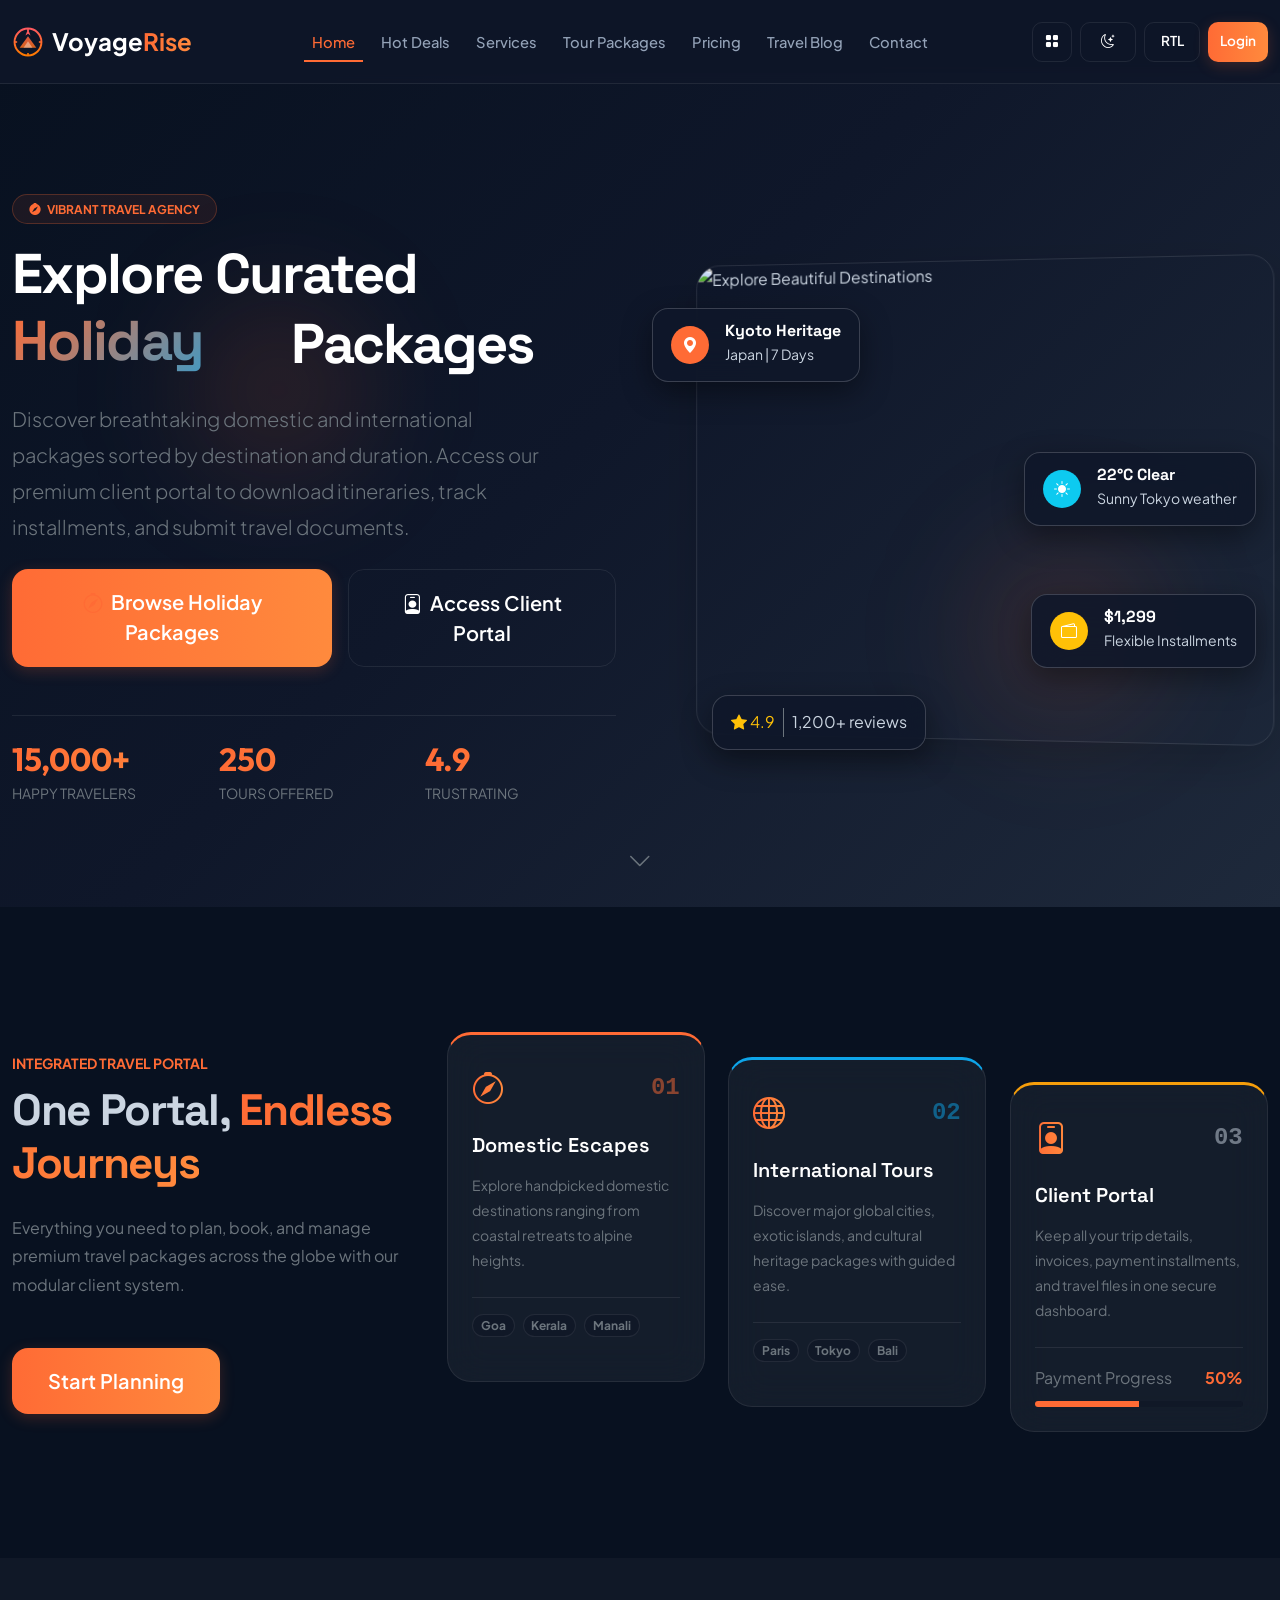
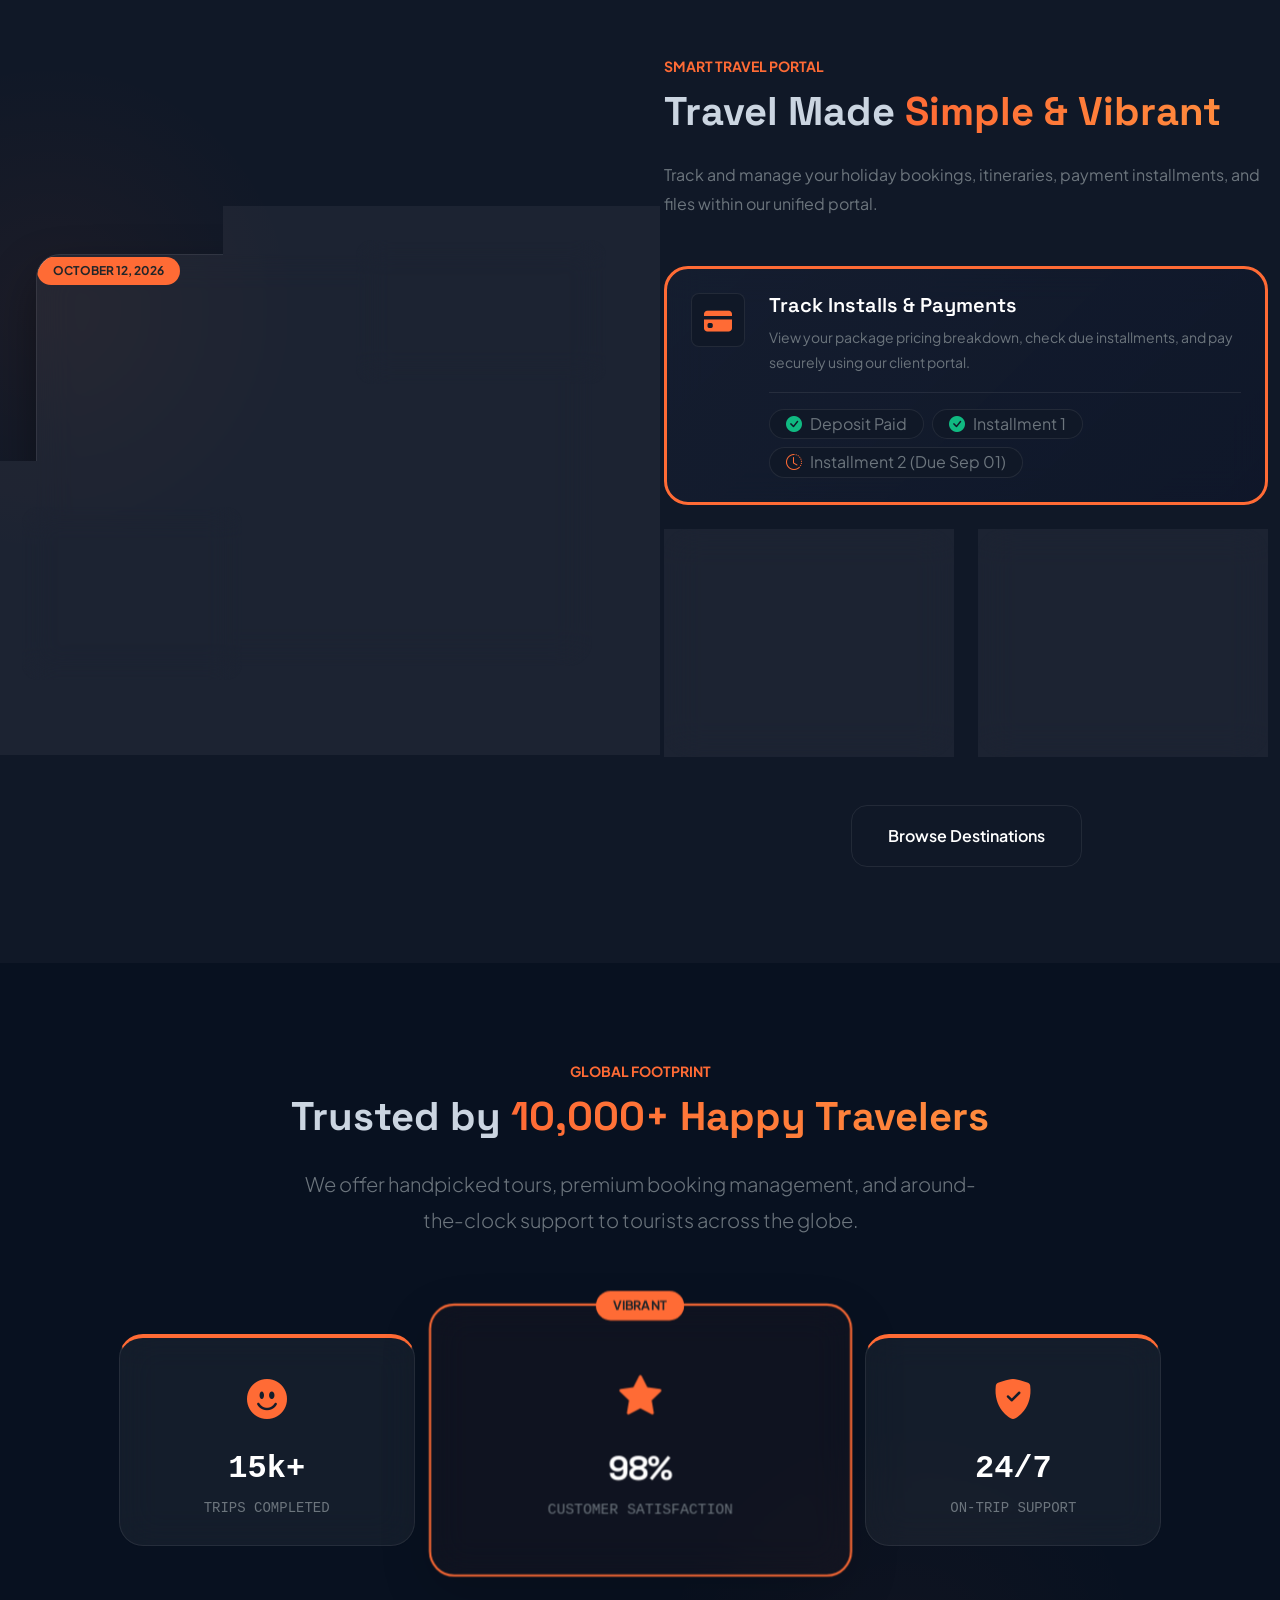
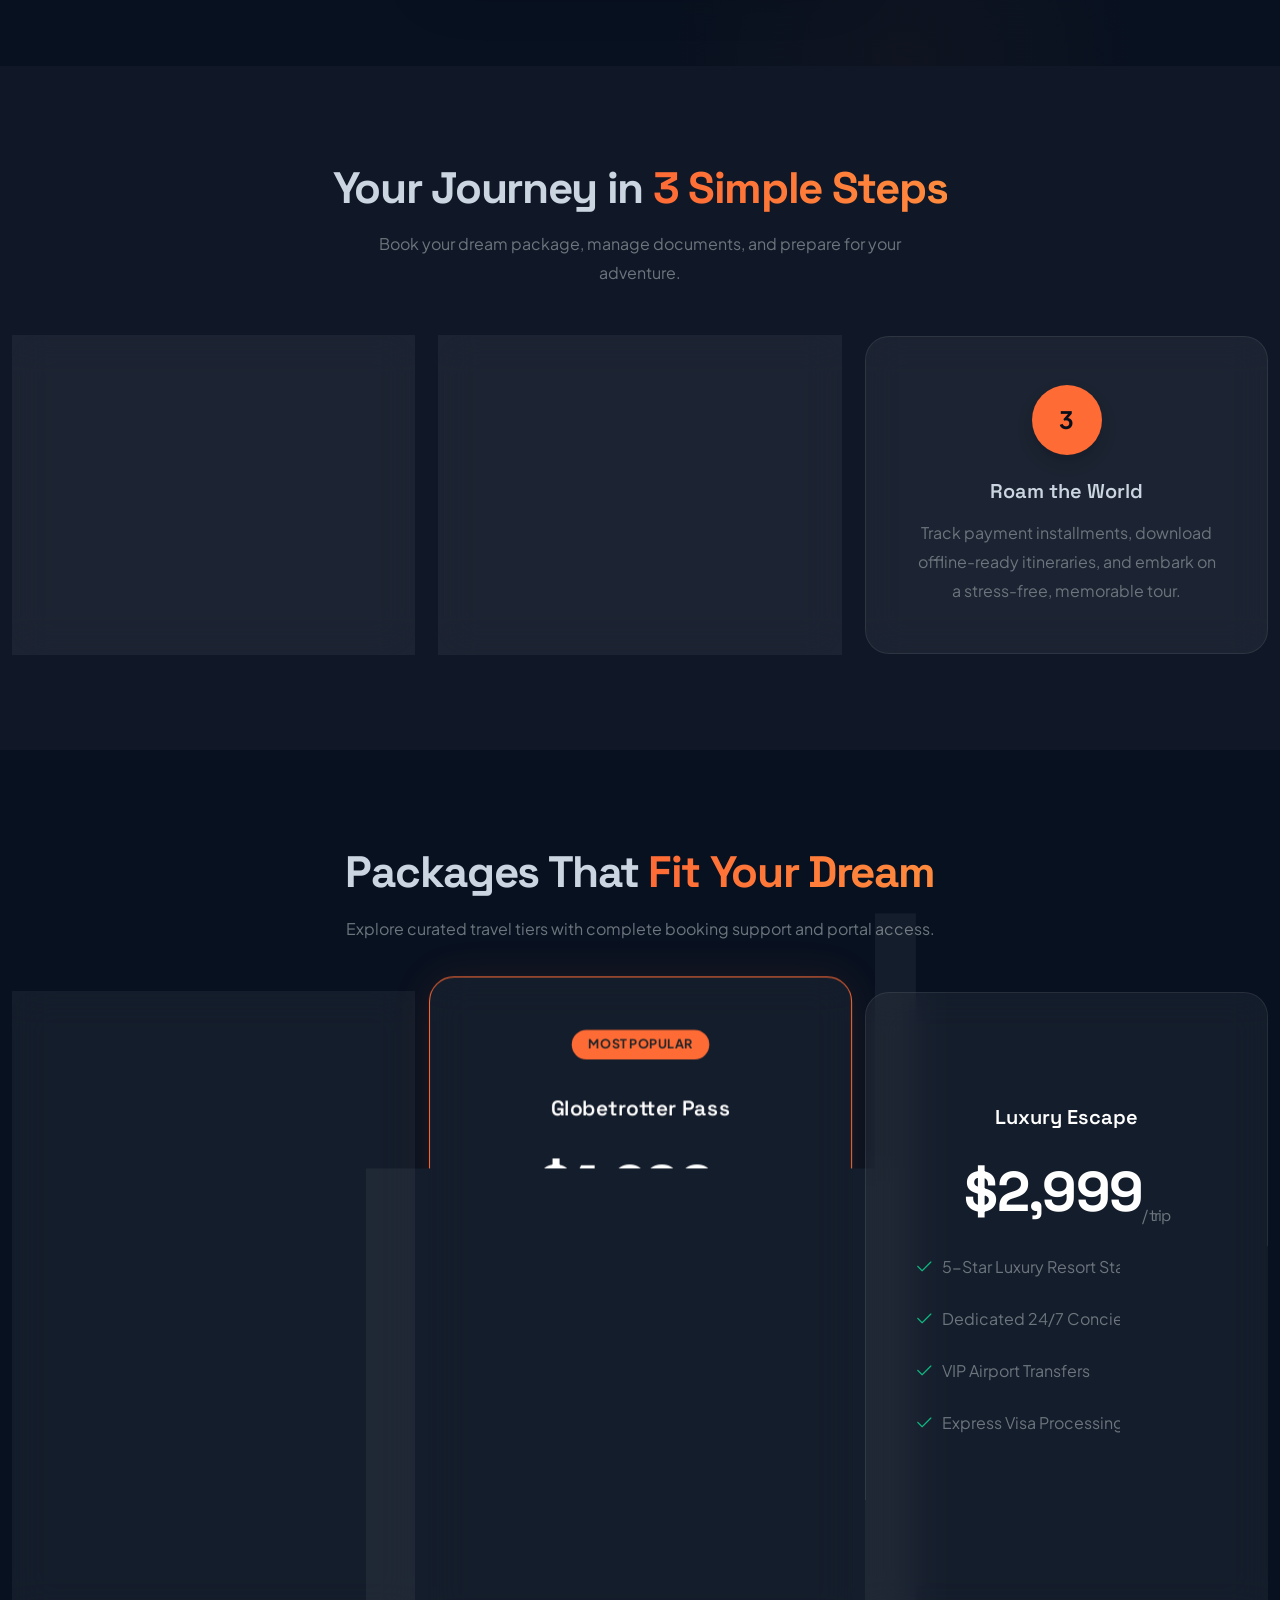
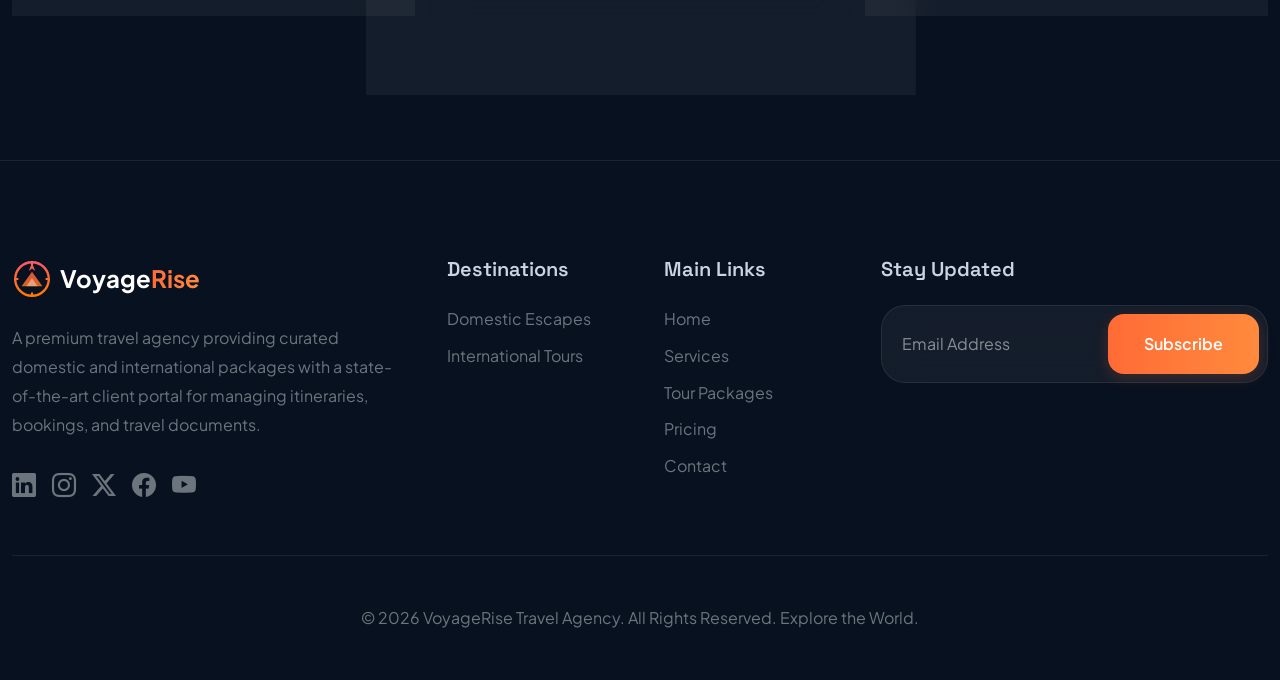
==== commit 1a7a787c: "Refine UI layout, fix text visibility, and resolve header responsiveness" ====
--- a/index.html
+++ b/index.html
@@ -165,10 +165,10 @@
             color: #475569 !important;
         }
         /* Positioning Parallax Cards */
-        .dest-card { top: 10%; left: -5%; }
-        .price-card { bottom: 15%; right: -5%; }
-        .weather-card { top: 40%; right: -8%; }
-        .rating-card { bottom: -5%; left: 10%; }
+        .dest-card { top: 10%; left: -2%; }
+        .price-card { bottom: 15%; right: 2%; }
+        .weather-card { top: 40%; right: 2%; }
+        .rating-card { bottom: -2%; left: 8%; }
 
         /* Magnetic Button helper */
         .magnetic-btn {
@@ -251,7 +251,7 @@
 <body>
 
     <!-- Navbar -->
-    <nav class="navbar navbar-expand-xl navbar-custom sticky-top">
+    <nav class="navbar navbar-expand-xl navbar-custom">
         <div class="container">
             <a class="navbar-brand d-flex align-items-center" href="index.html">
                 <img src="assets/images/logo.svg" alt="VoyageRise Logo" class="me-2" style="height: 32px; width: 32px;">
@@ -507,8 +507,8 @@
                         </div>
                         
                         <!-- Floating Glass Widget 1: Booking Status -->
-                        <div class="glass-card p-3 position-absolute z-index-2 floating-widget-1" 
-                            style="width: 250px; top: -10px; right: -10px; background: rgba(15, 23, 42, 0.92); backdrop-filter: blur(16px); -webkit-backdrop-filter: blur(16px); box-shadow: 0 12px 35px rgba(0,0,0,0.45); border: 1px solid rgba(255,255,255,0.12); border-radius: 16px;">
+                        <div class="glass-card-premium p-3 position-absolute z-index-2 floating-widget-1" 
+                            style="width: 250px; top: 10px; right: 10px;">
                             <div class="d-flex justify-content-between align-items-center mb-2.5 pb-2 border-bottom border-color">
                                 <span class="text-xs text-secondary fw-medium"><i class="bi bi-ticket-perforated text-primary-accent me-1.5"></i>#VR-9082</span>
                                 <span class="badge bg-success-soft text-success text-xs px-2.5 py-1 rounded-pill" style="background: rgba(16,185,129,0.15); border: 1px solid rgba(16,185,129,0.25);">Active</span>
@@ -525,8 +525,8 @@
                         </div>
                         
                         <!-- Floating Glass Widget 2: Document Vault Check -->
-                        <div class="glass-card p-3 position-absolute z-index-3 floating-widget-2" 
-                            style="width: 220px; bottom: -20px; left: -15px; background: rgba(15, 23, 42, 0.92); backdrop-filter: blur(16px); -webkit-backdrop-filter: blur(16px); box-shadow: 0 12px 35px rgba(0,0,0,0.45); border: 1px solid rgba(255,255,255,0.12); border-radius: 16px;">
+                        <div class="glass-card-premium p-3 position-absolute z-index-3 floating-widget-2" 
+                            style="width: 220px; bottom: 10px; left: 10px;">
                             <div class="d-flex align-items-center justify-content-between mb-2.5 pb-2 border-bottom border-color">
                                 <span class="text-xs text-secondary fw-medium"><i class="bi bi-folder-symlink-fill text-primary-accent me-1.5"></i>Travel Docs</span>
                                 <span class="badge bg-primary-soft text-primary-accent text-xs px-2 py-0.5 rounded-pill" style="background: rgba(255,107,53,0.12); border: 1px solid rgba(255,107,53,0.2);">2 Files</span>
--- a/assets/css/style.css
+++ b/assets/css/style.css
@@ -26,7 +26,7 @@
 }
 
 html, body {
-    overflow-x: hidden !important;
+    overflow-x: clip !important;
     width: 100% !important;
     max-width: 100% !important;
     position: relative;
@@ -38,12 +38,12 @@
     font-weight: 400 !important;
     background-color: var(--primary-bg);
     color: var(--text-body);
-    overflow-x: hidden !important;
+    overflow-x: clip !important;
     line-height: 1.8 !important;
 }
 
 header, section, footer, .home-hero, .map-hero, .hero-section, .deals-hero, .blog-hero, .contact-hero, .portfolio-hero, .pricing-hero {
-    overflow-x: hidden !important;
+    overflow-x: clip !important;
     max-width: 100% !important;
 }
 
@@ -172,11 +172,18 @@
 
 /* Navbar */
 .navbar-custom {
+    position: fixed !important;
+    top: 0 !important;
+    left: 0 !important;
+    right: 0 !important;
+    width: 100% !important;
+    z-index: 1080 !important;
     background: rgba(15, 23, 42, 0.8);
     backdrop-filter: blur(15px);
+    -webkit-backdrop-filter: blur(15px);
     border-bottom: 1px solid var(--border-color);
     padding: 15px 0;
-    transition: var(--transition);
+    transition: background 0.35s cubic-bezier(0.16, 1, 0.3, 1), border-color 0.35s cubic-bezier(0.16, 1, 0.3, 1), box-shadow 0.35s cubic-bezier(0.16, 1, 0.3, 1);
 }
 
 .navbar-brand img {
@@ -228,6 +235,11 @@
     .navbar-custom .navbar-nav .nav-link {
         white-space: nowrap;
     }
+
+    /* Offset page content below the fixed navbar on desktop */
+    body:has(.navbar-custom) {
+        padding-top: 73px !important;
+    }
 }
 
 /* Intermediate Desktop Spacing Fix to Prevent Navbar Overflow/Cutoff */
@@ -246,15 +258,6 @@
 
 
 @media (max-width: 1199.98px) {
-    .navbar-custom {
-        position: fixed !important;
-        top: 0 !important;
-        left: 0 !important;
-        right: 0 !important;
-        width: 100% !important;
-        z-index: 1080 !important;
-    }
-    
     .navbar-custom .navbar-brand,
     .navbar-custom .navbar-toggler {
         position: relative;
